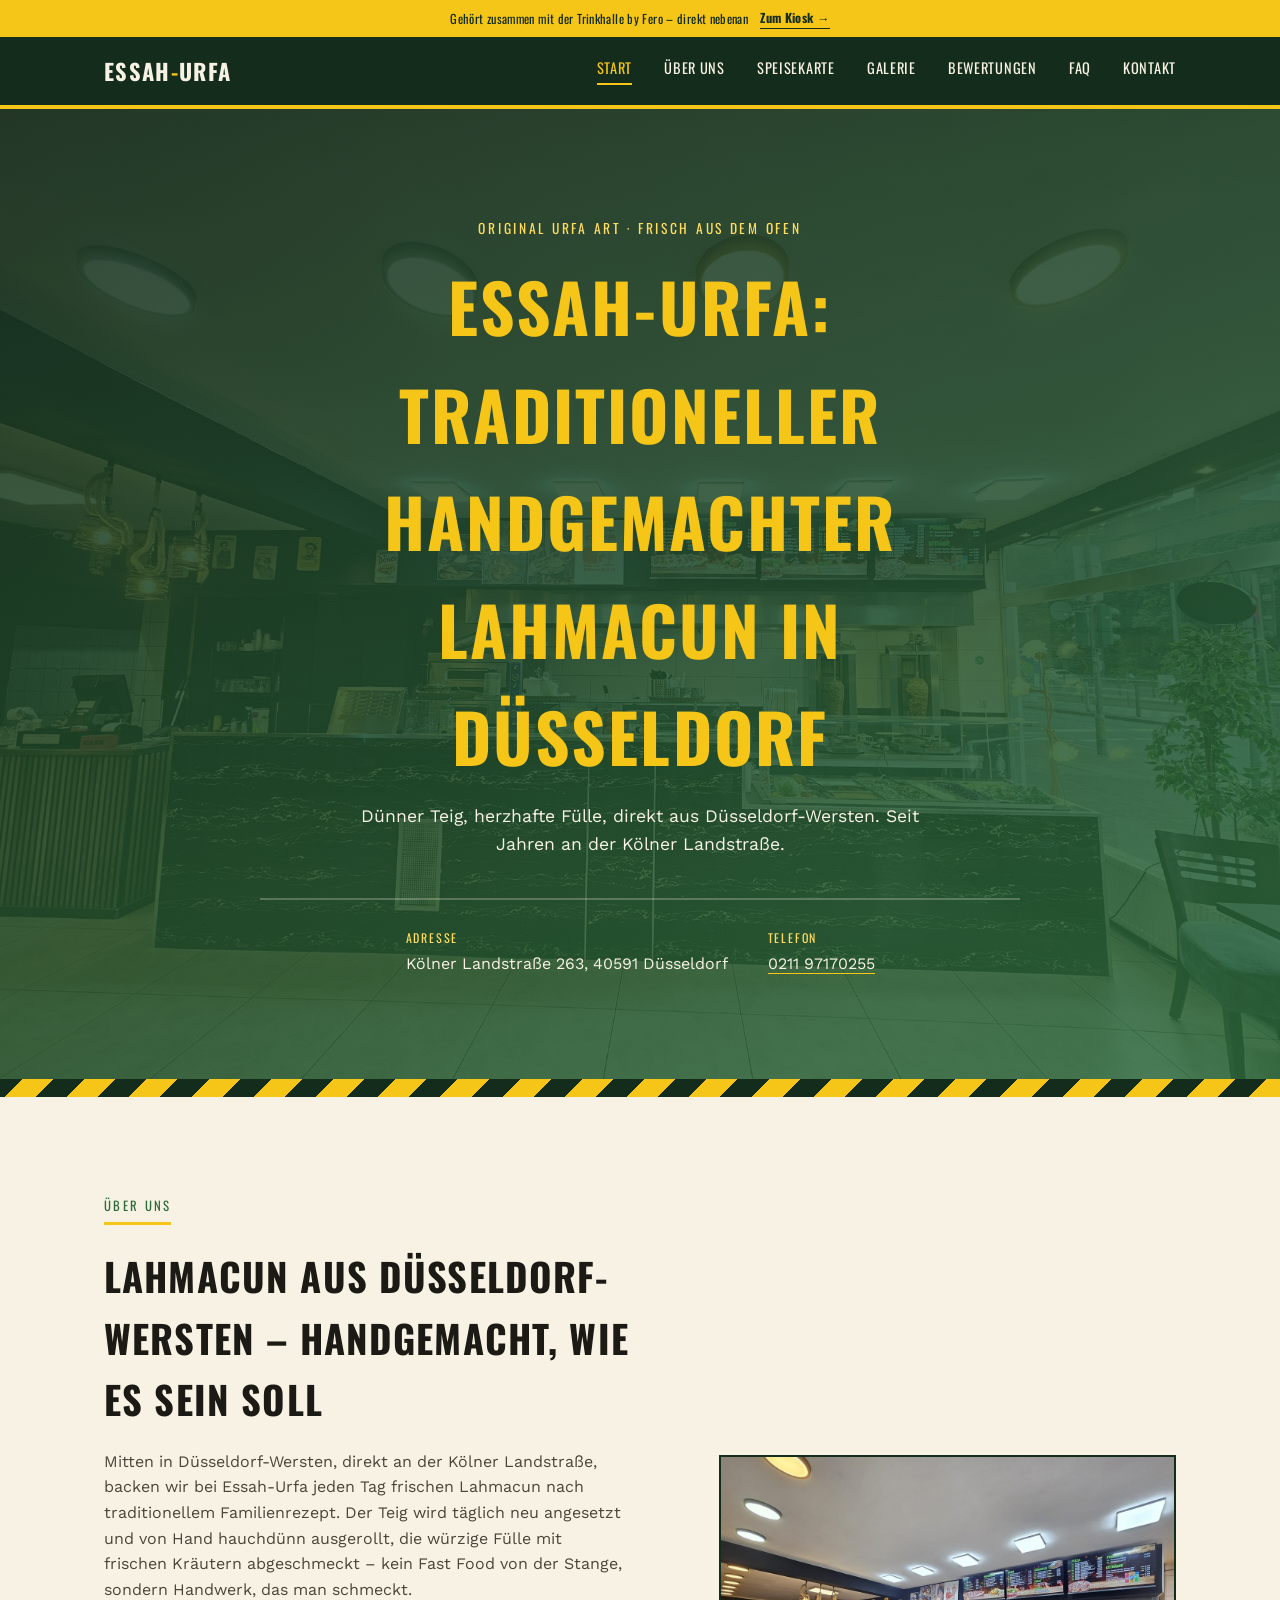
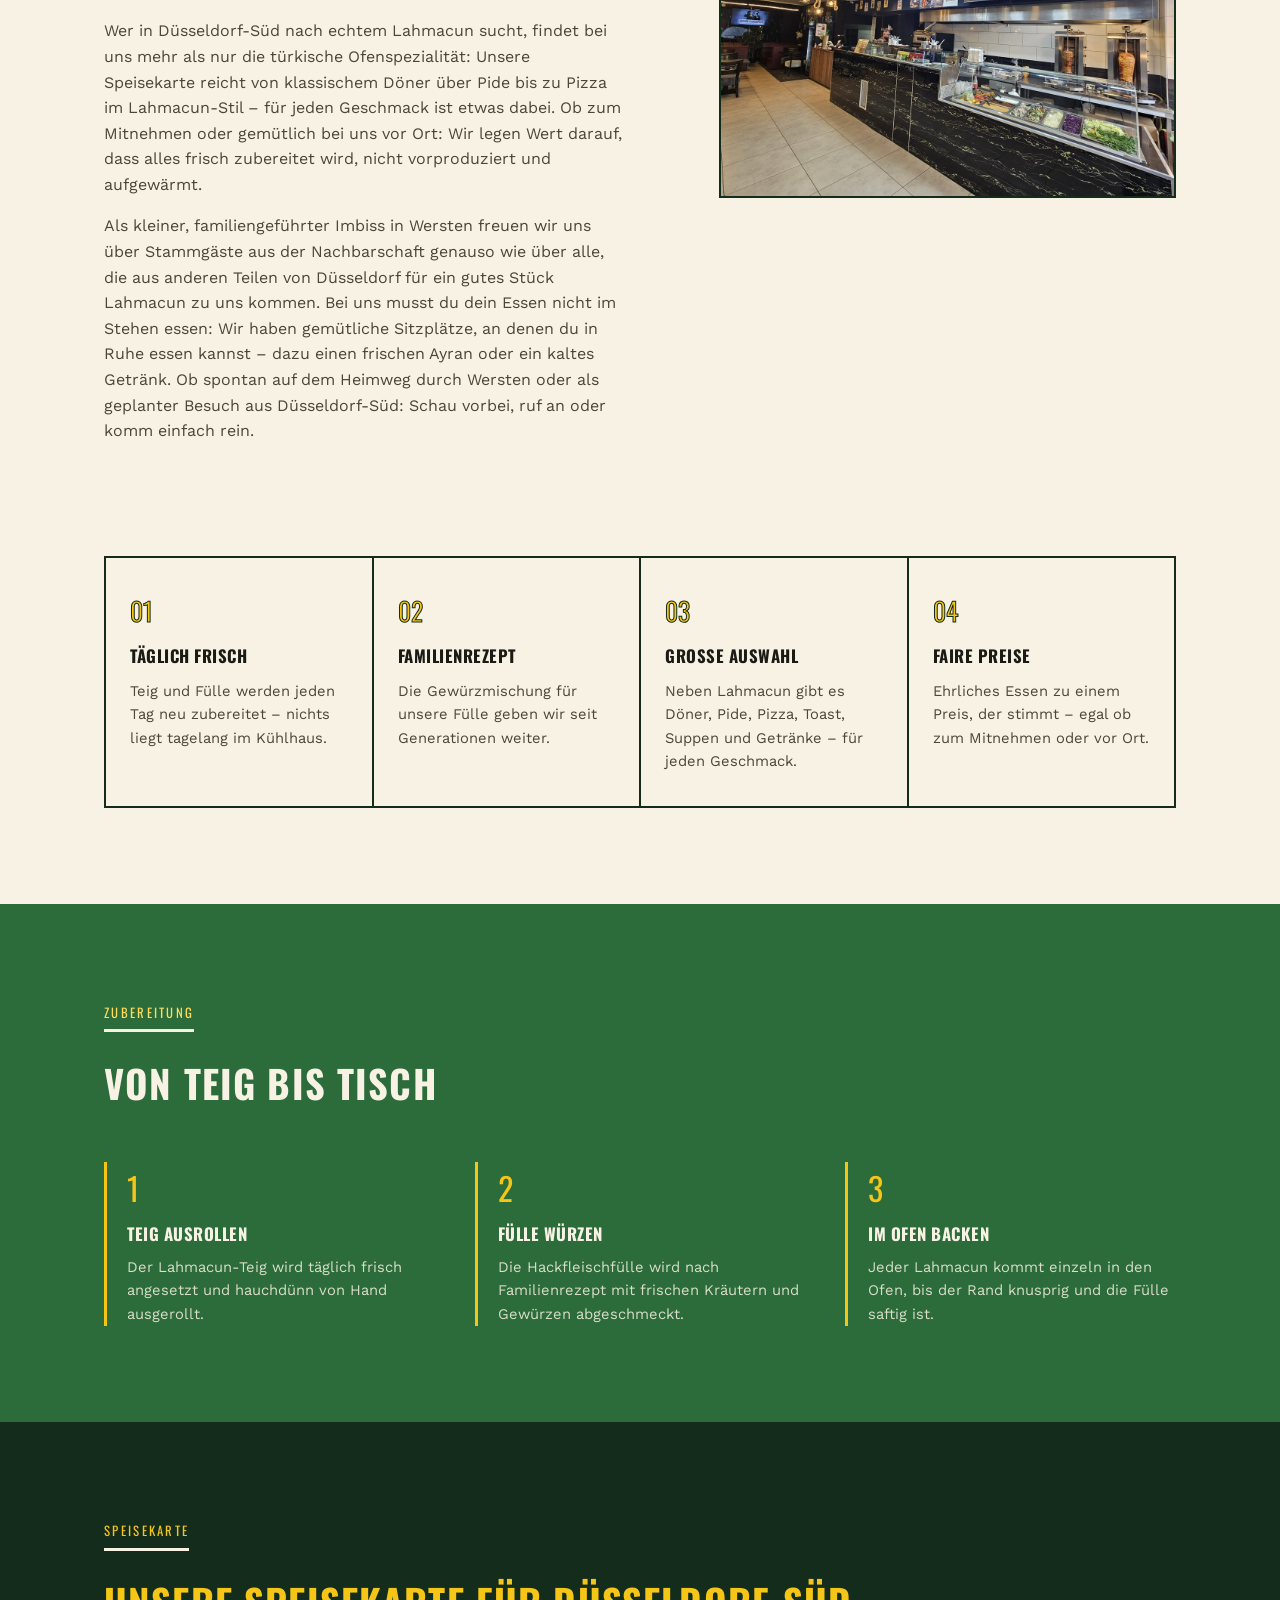
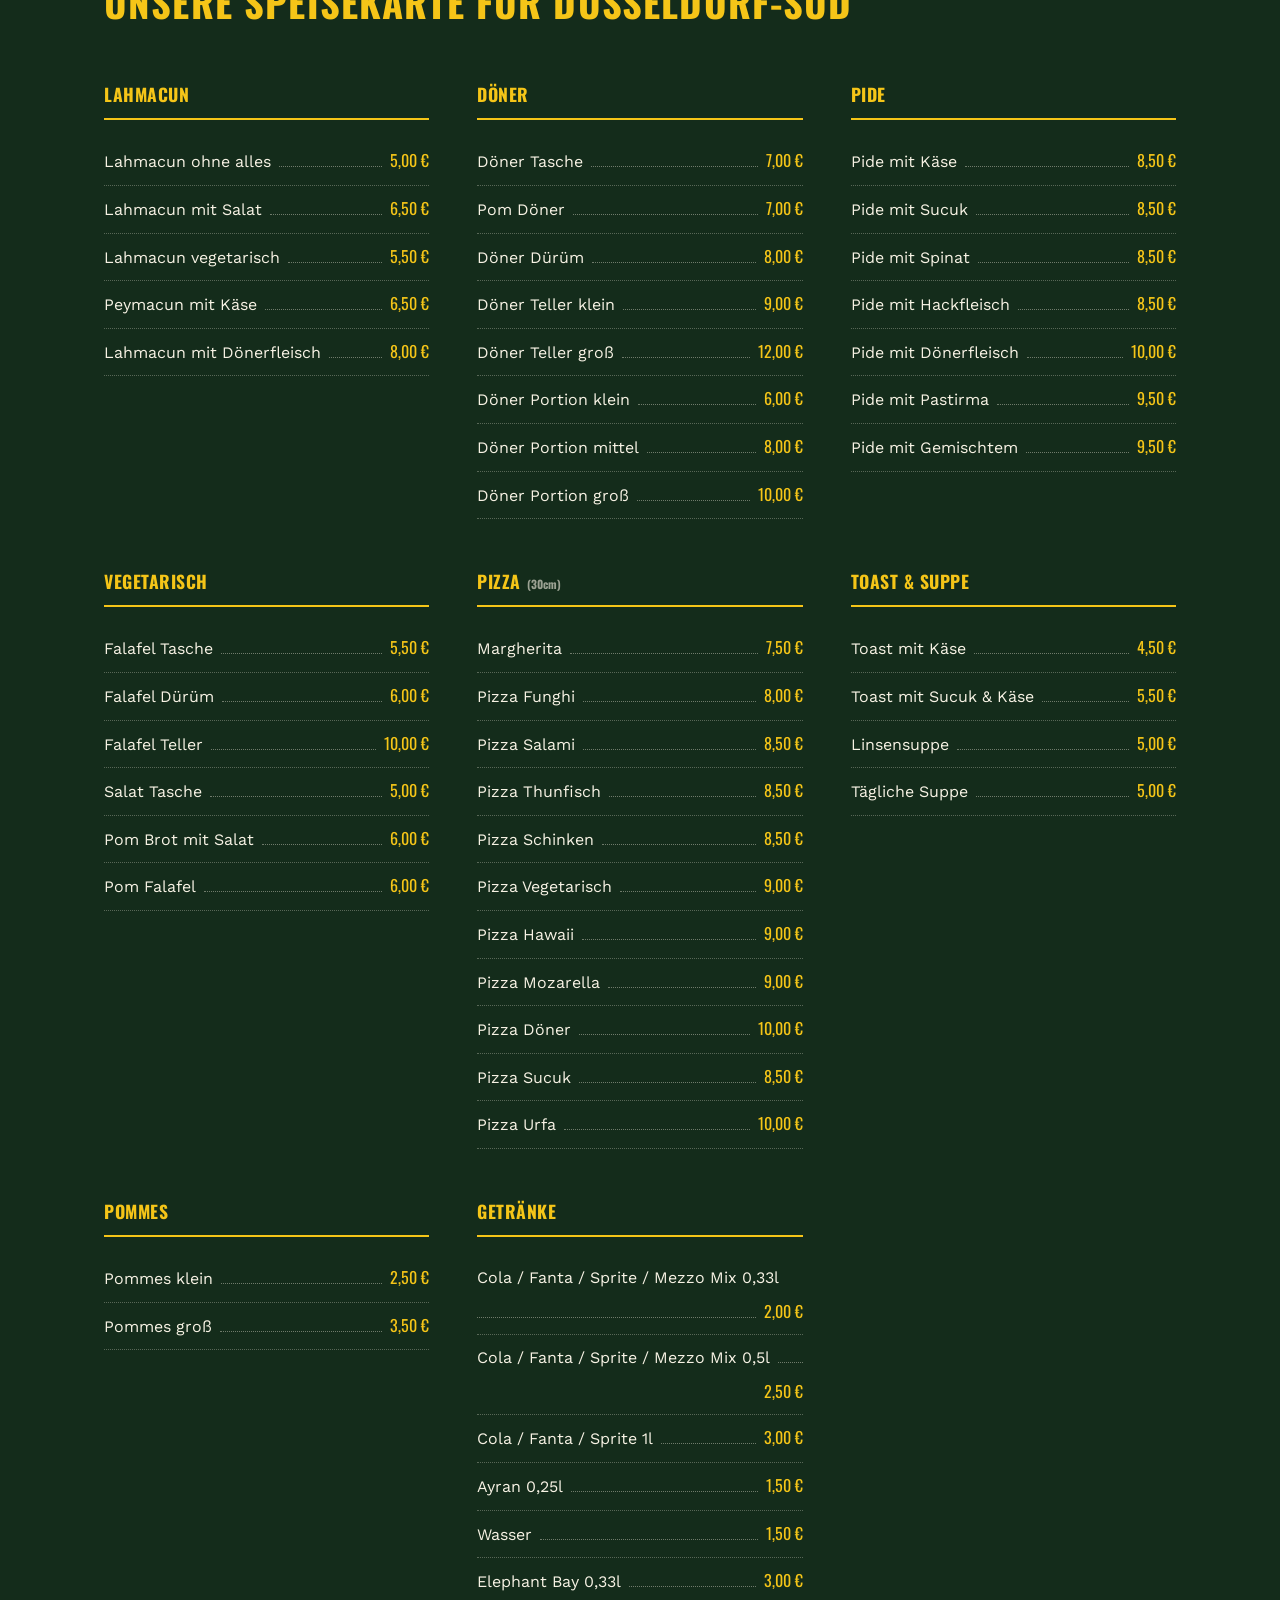
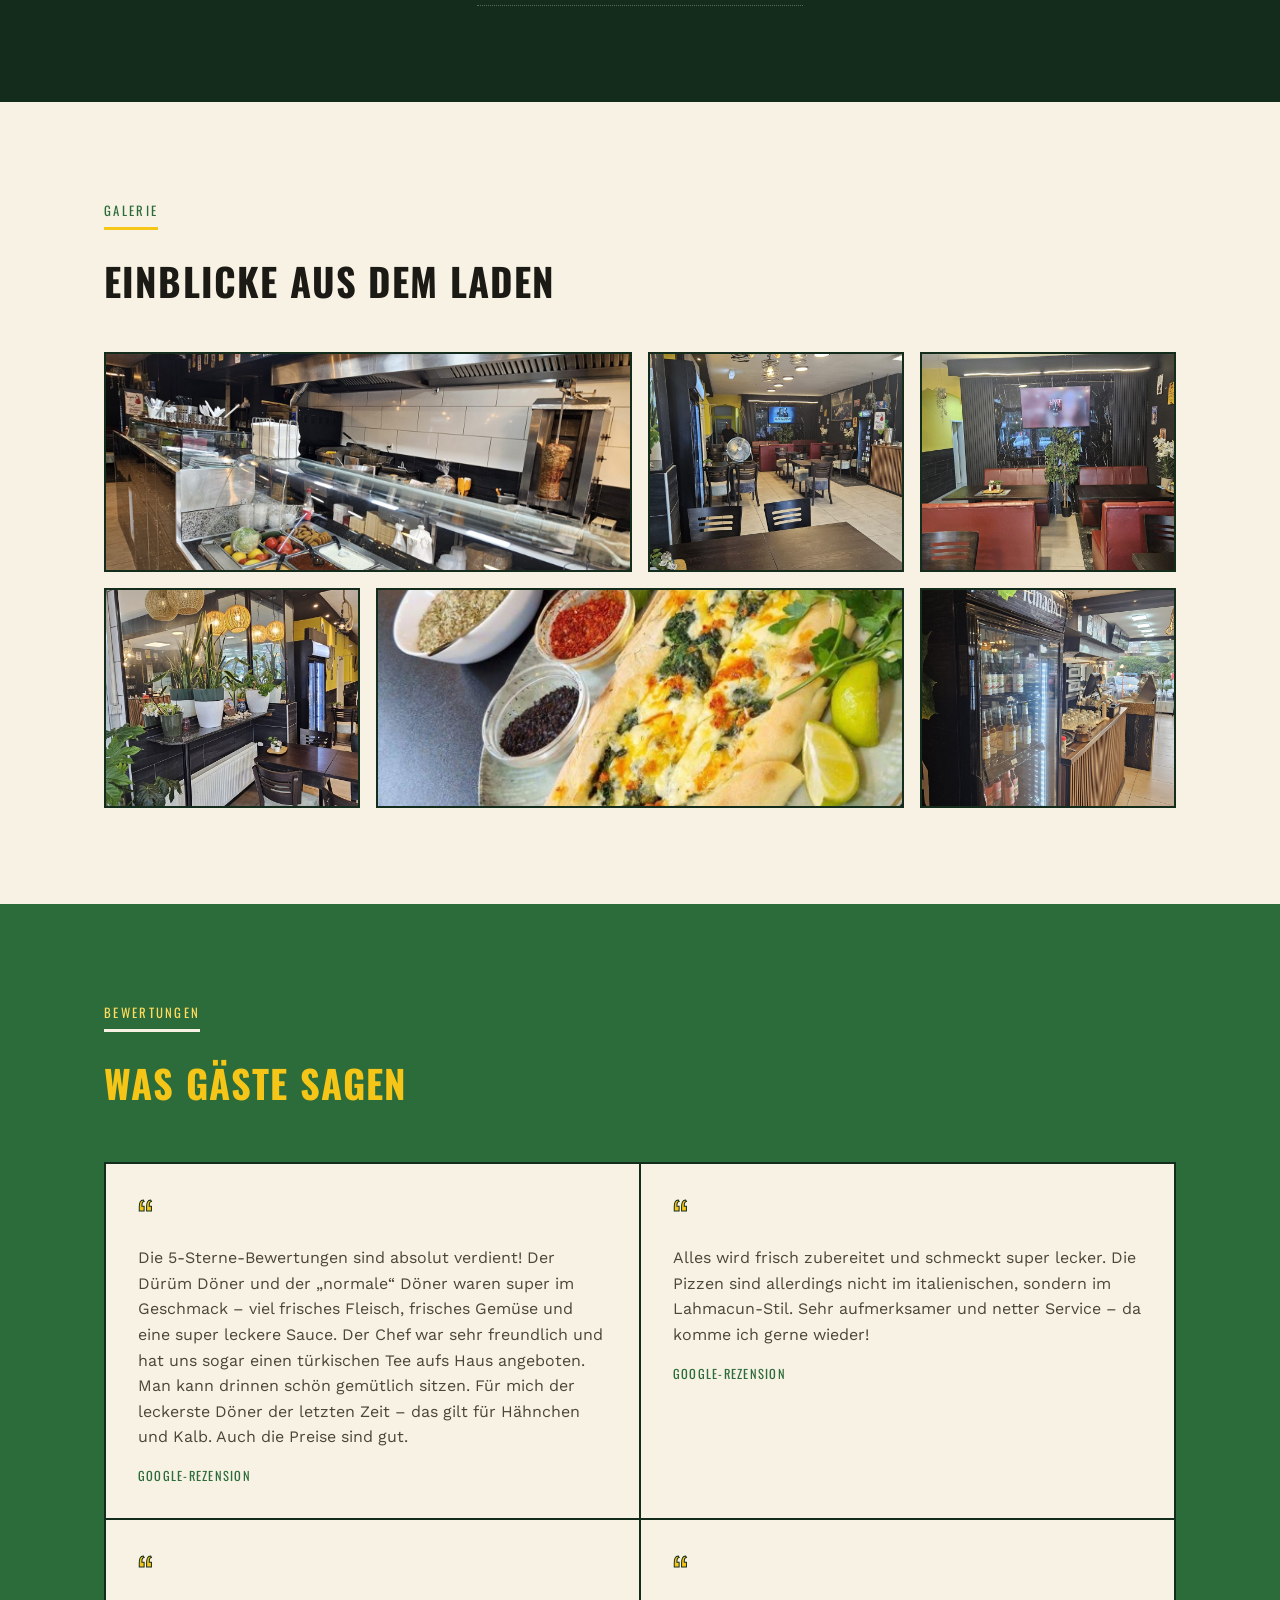
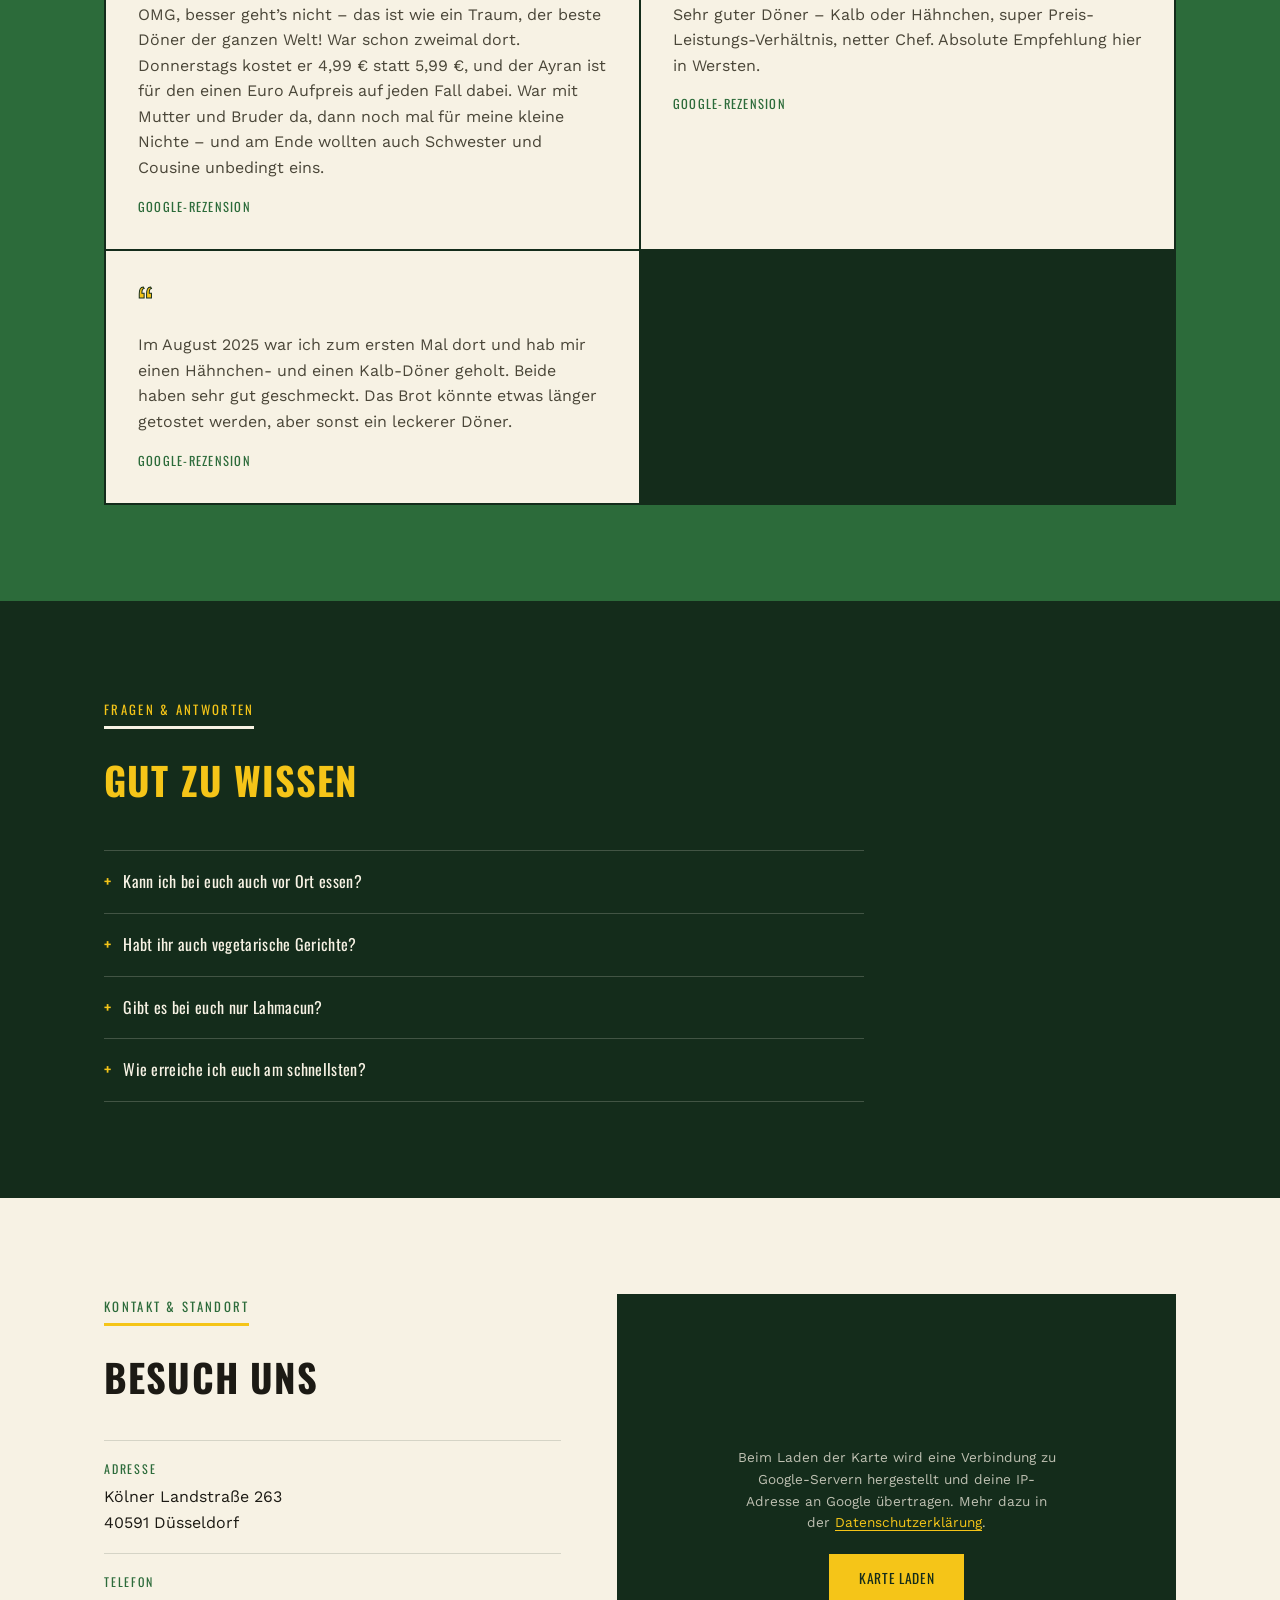
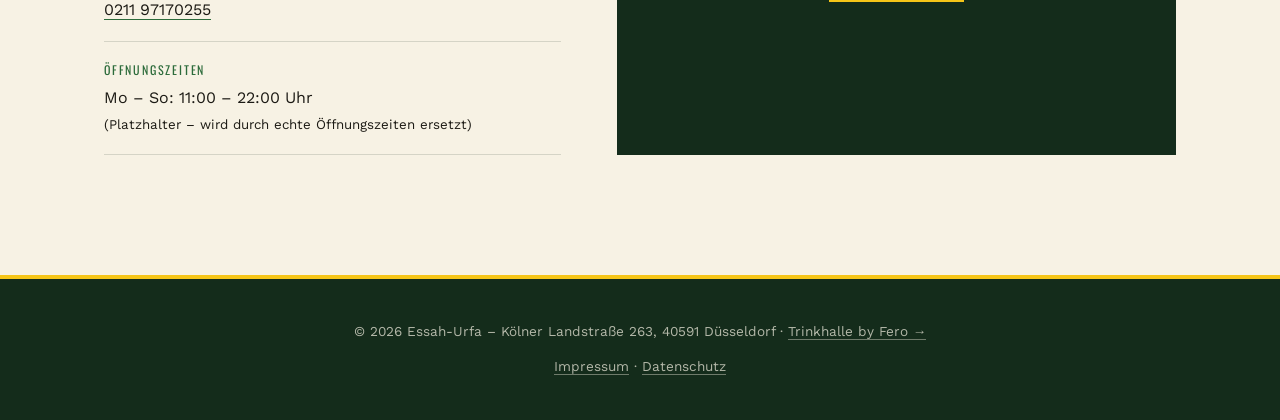
==== index.html @ c972b02d "Add verified geo-coordinates to JSON-LD" ====
<!DOCTYPE html>
<html lang="de">
<head>
<meta charset="UTF-8">
<meta name="viewport" content="width=device-width, initial-scale=1.0">
<title>Bester Lahmacun in D&uuml;sseldorf | Original Urfa Art | Essah-Urfa</title>
<meta name="description" content="Hunger auf echten Lahmacun in D&uuml;sseldorf? Essah-Urfa backt handgemachten Lahmacun nach Familienrezept, frisch aus dem Ofen &ndash; in D&uuml;sseldorf-Wersten, K&ouml;lner Landstra&szlig;e 263.">
<meta name="google-site-verification" content="DgEEw7iNzkJwMD2DHUj1GJ-_hLQJwN2ZrJ9JctJrmMQ">
<link rel="canonical" href="https://essah-urfa.de/">

<meta property="og:type" content="website">
<meta property="og:site_name" content="Essah-Urfa Lahmacun">
<meta property="og:title" content="Bester Lahmacun in D&uuml;sseldorf | Essah-Urfa">
<meta property="og:description" content="Handgemachter Lahmacun nach Familienrezept, frisch aus dem Ofen &ndash; in D&uuml;sseldorf-Wersten, K&ouml;lner Landstra&szlig;e 263.">
<meta property="og:url" content="https://essah-urfa.de/">
<meta property="og:image" content="https://essah-urfa.de/images/web/hero.jpg">
<meta property="og:locale" content="de_DE">
<meta name="twitter:card" content="summary_large_image">

<script type="application/ld+json">
{
  "@context": "https://schema.org",
  "@type": "FastFoodRestaurant",
  "name": "Essah-Urfa Lahmacun",
  "image": "https://essah-urfa.de/images/web/hero.jpg",
  "telephone": "+49 211 97170255",
  "servesCuisine": ["Türkisch", "Lahmacun", "Döner", "Pizza"],
  "priceRange": "€€",
  "areaServed": ["Düsseldorf", "Düsseldorf-Wersten", "Düsseldorf-Süd"],
  "address": {
    "@type": "PostalAddress",
    "streetAddress": "Kölner Landstraße 263",
    "postalCode": "40591",
    "addressLocality": "Düsseldorf",
    "addressCountry": "DE"
  },
  "geo": {
    "@type": "GeoCoordinates",
    "latitude": 51.184088,
    "longitude": 6.820766
  },
  "url": "https://essah-urfa.de/"
}
</script>

<link rel="stylesheet" href="css/style.css">
</head>
<body>

<div class="top-banner">
  <div class="section-inner top-banner-inner">
    <span>Geh&ouml;rt zusammen mit der Trinkhalle by Fero &ndash; direkt nebenan</span>
    <a href="kiosk.html">Zum Kiosk &rarr;</a>
  </div>
</div>

<header class="site-header" id="top">
  <div class="header-inner">
    <a href="#top" class="logo">ESSAH<span>-</span>URFA</a>
    <button class="nav-toggle" id="navToggle" aria-label="Men&uuml; &ouml;ffnen" aria-expanded="false">
      <span></span><span></span><span></span>
    </button>
    <nav class="main-nav" id="mainNav">
      <a href="#start">Start</a>
      <a href="#ueber-uns">&Uuml;ber uns</a>
      <a href="#speisekarte">Speisekarte</a>
      <a href="#galerie">Galerie</a>
      <a href="#bewertungen">Bewertungen</a>
      <a href="#faq">FAQ</a>
      <a href="#kontakt">Kontakt</a>
    </nav>
  </div>
</header>

<main>

  <section class="hero" id="start" style="background-image: linear-gradient(160deg, rgba(20,44,27,0.88), rgba(44,107,58,0.82)), url('images/web/hero.jpg');">
    <div class="hero-content">
      <p class="hero-eyebrow">Original Urfa Art &middot; frisch aus dem Ofen</p>
      <h1>Essah-Urfa: Traditioneller handgemachter Lahmacun in D&uuml;sseldorf</h1>
      <p class="hero-text">D&uuml;nner Teig, herzhafte F&uuml;lle, direkt aus D&uuml;sseldorf-Wersten. Seit Jahren an der K&ouml;lner Landstra&szlig;e.</p>
      <div class="hero-facts">
        <div class="hero-fact">
          <span class="fact-label">Adresse</span>
          <span class="fact-value">K&ouml;lner Landstra&szlig;e 263, 40591 D&uuml;sseldorf</span>
        </div>
        <div class="hero-fact">
          <span class="fact-label">Telefon</span>
          <span class="fact-value"><a href="tel:+4921197170255">0211 97170255</a></span>
        </div>
      </div>
    </div>
    <div class="hero-stripe" aria-hidden="true"></div>
  </section>

  <section class="about" id="ueber-uns">
    <div class="section-inner about-grid">
      <div class="about-text">
        <span class="section-kicker">&Uuml;ber uns</span>
        <h2>Lahmacun aus D&uuml;sseldorf-Wersten &ndash; handgemacht, wie es sein soll</h2>
        <p>Mitten in D&uuml;sseldorf-Wersten, direkt an der K&ouml;lner Landstra&szlig;e, backen wir bei Essah-Urfa jeden Tag frischen Lahmacun nach traditionellem Familienrezept. Der Teig wird t&auml;glich neu angesetzt und von Hand hauchd&uuml;nn ausgerollt, die w&uuml;rzige F&uuml;lle mit frischen Kr&auml;utern abgeschmeckt &ndash; kein Fast Food von der Stange, sondern Handwerk, das man schmeckt.</p>
        <p>Wer in D&uuml;sseldorf-S&uuml;d nach echtem Lahmacun sucht, findet bei uns mehr als nur die t&uuml;rkische Ofenspezialit&auml;t: Unsere Speisekarte reicht von klassischem D&ouml;ner &uuml;ber Pide bis zu Pizza im Lahmacun-Stil &ndash; f&uuml;r jeden Geschmack ist etwas dabei. Ob zum Mitnehmen oder gem&uuml;tlich bei uns vor Ort: Wir legen Wert darauf, dass alles frisch zubereitet wird, nicht vorproduziert und aufgew&auml;rmt.</p>
        <p>Als kleiner, familiengef&uuml;hrter Imbiss in Wersten freuen wir uns &uuml;ber Stammg&auml;ste aus der Nachbarschaft genauso wie &uuml;ber alle, die aus anderen Teilen von D&uuml;sseldorf f&uuml;r ein gutes St&uuml;ck Lahmacun zu uns kommen. Bei uns musst du dein Essen nicht im Stehen essen: Wir haben gem&uuml;tliche Sitzpl&auml;tze, an denen du in Ruhe essen kannst &ndash; dazu einen frischen Ayran oder ein kaltes Getr&auml;nk. Ob spontan auf dem Heimweg durch Wersten oder als geplanter Besuch aus D&uuml;sseldorf-S&uuml;d: Schau vorbei, ruf an oder komm einfach rein.</p>
      </div>
      <div class="about-media">
        <img src="images/web/about.jpg" alt="Theke bei Essah-Urfa mit frischen Zutaten und Drehspie&szlig;" loading="lazy" width="1200" height="900">
      </div>
    </div>
  </section>

  <section class="usp">
    <div class="section-inner">
      <div class="usp-grid">
        <div class="usp-card">
          <span class="usp-number">01</span>
          <h3>T&auml;glich frisch</h3>
          <p>Teig und F&uuml;lle werden jeden Tag neu zubereitet &ndash; nichts liegt tagelang im K&uuml;hlhaus.</p>
        </div>
        <div class="usp-card">
          <span class="usp-number">02</span>
          <h3>Familienrezept</h3>
          <p>Die Gew&uuml;rzmischung f&uuml;r unsere F&uuml;lle geben wir seit Generationen weiter.</p>
        </div>
        <div class="usp-card">
          <span class="usp-number">03</span>
          <h3>Gro&szlig;e Auswahl</h3>
          <p>Neben Lahmacun gibt es D&ouml;ner, Pide, Pizza, Toast, Suppen und Getr&auml;nke &ndash; f&uuml;r jeden Geschmack.</p>
        </div>
        <div class="usp-card">
          <span class="usp-number">04</span>
          <h3>Faire Preise</h3>
          <p>Ehrliches Essen zu einem Preis, der stimmt &ndash; egal ob zum Mitnehmen oder vor Ort.</p>
        </div>
      </div>
    </div>
  </section>

  <section class="process" id="zubereitung">
    <div class="section-inner">
      <span class="section-kicker">Zubereitung</span>
      <h2>Von Teig bis Tisch</h2>
      <div class="process-grid">
        <div class="process-step">
          <span class="process-step-number">1</span>
          <h3>Teig ausrollen</h3>
          <p>Der Lahmacun-Teig wird t&auml;glich frisch angesetzt und hauchd&uuml;nn von Hand ausgerollt.</p>
        </div>
        <div class="process-step">
          <span class="process-step-number">2</span>
          <h3>F&uuml;lle w&uuml;rzen</h3>
          <p>Die Hackfleischf&uuml;lle wird nach Familienrezept mit frischen Kr&auml;utern und Gew&uuml;rzen abgeschmeckt.</p>
        </div>
        <div class="process-step">
          <span class="process-step-number">3</span>
          <h3>Im Ofen backen</h3>
          <p>Jeder Lahmacun kommt einzeln in den Ofen, bis der Rand knusprig und die F&uuml;lle saftig ist.</p>
        </div>
      </div>
    </div>
  </section>

  <section class="menu" id="speisekarte">
    <div class="section-inner">
      <span class="section-kicker section-kicker--light">Speisekarte</span>
      <h2 class="menu-heading">Unsere Speisekarte f&uuml;r D&uuml;sseldorf-S&uuml;d</h2>

      <div class="menu-grid">
        <div class="menu-group">
          <h3>Lahmacun</h3>
          <ul class="menu-list">
            <li><span class="menu-item-name">Lahmacun ohne alles</span><span class="menu-item-line"></span><span class="menu-item-price">5,00 &euro;</span></li>
            <li><span class="menu-item-name">Lahmacun mit Salat</span><span class="menu-item-line"></span><span class="menu-item-price">6,50 &euro;</span></li>
            <li><span class="menu-item-name">Lahmacun vegetarisch</span><span class="menu-item-line"></span><span class="menu-item-price">5,50 &euro;</span></li>
            <li><span class="menu-item-name">Peymacun mit K&auml;se</span><span class="menu-item-line"></span><span class="menu-item-price">6,50 &euro;</span></li>
            <li><span class="menu-item-name">Lahmacun mit D&ouml;nerfleisch</span><span class="menu-item-line"></span><span class="menu-item-price">8,00 &euro;</span></li>
          </ul>
        </div>

        <div class="menu-group">
          <h3>D&ouml;ner</h3>
          <ul class="menu-list">
            <li><span class="menu-item-name">D&ouml;ner Tasche</span><span class="menu-item-line"></span><span class="menu-item-price">7,00 &euro;</span></li>
            <li><span class="menu-item-name">Pom D&ouml;ner</span><span class="menu-item-line"></span><span class="menu-item-price">7,00 &euro;</span></li>
            <li><span class="menu-item-name">D&ouml;ner D&uuml;r&uuml;m</span><span class="menu-item-line"></span><span class="menu-item-price">8,00 &euro;</span></li>
            <li><span class="menu-item-name">D&ouml;ner Teller klein</span><span class="menu-item-line"></span><span class="menu-item-price">9,00 &euro;</span></li>
            <li><span class="menu-item-name">D&ouml;ner Teller gro&szlig;</span><span class="menu-item-line"></span><span class="menu-item-price">12,00 &euro;</span></li>
            <li><span class="menu-item-name">D&ouml;ner Portion klein</span><span class="menu-item-line"></span><span class="menu-item-price">6,00 &euro;</span></li>
            <li><span class="menu-item-name">D&ouml;ner Portion mittel</span><span class="menu-item-line"></span><span class="menu-item-price">8,00 &euro;</span></li>
            <li><span class="menu-item-name">D&ouml;ner Portion gro&szlig;</span><span class="menu-item-line"></span><span class="menu-item-price">10,00 &euro;</span></li>
          </ul>
        </div>

        <div class="menu-group">
          <h3>Pide</h3>
          <ul class="menu-list">
            <li><span class="menu-item-name">Pide mit K&auml;se</span><span class="menu-item-line"></span><span class="menu-item-price">8,50 &euro;</span></li>
            <li><span class="menu-item-name">Pide mit Sucuk</span><span class="menu-item-line"></span><span class="menu-item-price">8,50 &euro;</span></li>
            <li><span class="menu-item-name">Pide mit Spinat</span><span class="menu-item-line"></span><span class="menu-item-price">8,50 &euro;</span></li>
            <li><span class="menu-item-name">Pide mit Hackfleisch</span><span class="menu-item-line"></span><span class="menu-item-price">8,50 &euro;</span></li>
            <li><span class="menu-item-name">Pide mit D&ouml;nerfleisch</span><span class="menu-item-line"></span><span class="menu-item-price">10,00 &euro;</span></li>
            <li><span class="menu-item-name">Pide mit Pastirma</span><span class="menu-item-line"></span><span class="menu-item-price">9,50 &euro;</span></li>
            <li><span class="menu-item-name">Pide mit Gemischtem</span><span class="menu-item-line"></span><span class="menu-item-price">9,50 &euro;</span></li>
          </ul>
        </div>

        <div class="menu-group">
          <h3>Vegetarisch</h3>
          <ul class="menu-list">
            <li><span class="menu-item-name">Falafel Tasche</span><span class="menu-item-line"></span><span class="menu-item-price">5,50 &euro;</span></li>
            <li><span class="menu-item-name">Falafel D&uuml;r&uuml;m</span><span class="menu-item-line"></span><span class="menu-item-price">6,00 &euro;</span></li>
            <li><span class="menu-item-name">Falafel Teller</span><span class="menu-item-line"></span><span class="menu-item-price">10,00 &euro;</span></li>
            <li><span class="menu-item-name">Salat Tasche</span><span class="menu-item-line"></span><span class="menu-item-price">5,00 &euro;</span></li>
            <li><span class="menu-item-name">Pom Brot mit Salat</span><span class="menu-item-line"></span><span class="menu-item-price">6,00 &euro;</span></li>
            <li><span class="menu-item-name">Pom Falafel</span><span class="menu-item-line"></span><span class="menu-item-price">6,00 &euro;</span></li>
          </ul>
        </div>

        <div class="menu-group">
          <h3>Pizza <small>(30cm)</small></h3>
          <ul class="menu-list">
            <li><span class="menu-item-name">Margherita</span><span class="menu-item-line"></span><span class="menu-item-price">7,50 &euro;</span></li>
            <li><span class="menu-item-name">Pizza Funghi</span><span class="menu-item-line"></span><span class="menu-item-price">8,00 &euro;</span></li>
            <li><span class="menu-item-name">Pizza Salami</span><span class="menu-item-line"></span><span class="menu-item-price">8,50 &euro;</span></li>
            <li><span class="menu-item-name">Pizza Thunfisch</span><span class="menu-item-line"></span><span class="menu-item-price">8,50 &euro;</span></li>
            <li><span class="menu-item-name">Pizza Schinken</span><span class="menu-item-line"></span><span class="menu-item-price">8,50 &euro;</span></li>
            <li><span class="menu-item-name">Pizza Vegetarisch</span><span class="menu-item-line"></span><span class="menu-item-price">9,00 &euro;</span></li>
            <li><span class="menu-item-name">Pizza Hawaii</span><span class="menu-item-line"></span><span class="menu-item-price">9,00 &euro;</span></li>
            <li><span class="menu-item-name">Pizza Mozarella</span><span class="menu-item-line"></span><span class="menu-item-price">9,00 &euro;</span></li>
            <li><span class="menu-item-name">Pizza D&ouml;ner</span><span class="menu-item-line"></span><span class="menu-item-price">10,00 &euro;</span></li>
            <li><span class="menu-item-name">Pizza Sucuk</span><span class="menu-item-line"></span><span class="menu-item-price">8,50 &euro;</span></li>
            <li><span class="menu-item-name">Pizza Urfa</span><span class="menu-item-line"></span><span class="menu-item-price">10,00 &euro;</span></li>
          </ul>
        </div>

        <div class="menu-group">
          <h3>Toast &amp; Suppe</h3>
          <ul class="menu-list">
            <li><span class="menu-item-name">Toast mit K&auml;se</span><span class="menu-item-line"></span><span class="menu-item-price">4,50 &euro;</span></li>
            <li><span class="menu-item-name">Toast mit Sucuk &amp; K&auml;se</span><span class="menu-item-line"></span><span class="menu-item-price">5,50 &euro;</span></li>
            <li><span class="menu-item-name">Linsensuppe</span><span class="menu-item-line"></span><span class="menu-item-price">5,00 &euro;</span></li>
            <li><span class="menu-item-name">T&auml;gliche Suppe</span><span class="menu-item-line"></span><span class="menu-item-price">5,00 &euro;</span></li>
          </ul>
        </div>

        <div class="menu-group">
          <h3>Pommes</h3>
          <ul class="menu-list">
            <li><span class="menu-item-name">Pommes klein</span><span class="menu-item-line"></span><span class="menu-item-price">2,50 &euro;</span></li>
            <li><span class="menu-item-name">Pommes gro&szlig;</span><span class="menu-item-line"></span><span class="menu-item-price">3,50 &euro;</span></li>
          </ul>
        </div>

        <div class="menu-group">
          <h3>Getr&auml;nke</h3>
          <ul class="menu-list">
            <li><span class="menu-item-name">Cola / Fanta / Sprite / Mezzo Mix 0,33l</span><span class="menu-item-line"></span><span class="menu-item-price">2,00 &euro;</span></li>
            <li><span class="menu-item-name">Cola / Fanta / Sprite / Mezzo Mix 0,5l</span><span class="menu-item-line"></span><span class="menu-item-price">2,50 &euro;</span></li>
            <li><span class="menu-item-name">Cola / Fanta / Sprite 1l</span><span class="menu-item-line"></span><span class="menu-item-price">3,00 &euro;</span></li>
            <li><span class="menu-item-name">Ayran 0,25l</span><span class="menu-item-line"></span><span class="menu-item-price">1,50 &euro;</span></li>
            <li><span class="menu-item-name">Wasser</span><span class="menu-item-line"></span><span class="menu-item-price">1,50 &euro;</span></li>
            <li><span class="menu-item-name">Elephant Bay 0,33l</span><span class="menu-item-line"></span><span class="menu-item-price">3,00 &euro;</span></li>
          </ul>
        </div>
      </div>
    </div>
  </section>

  <section class="gallery" id="galerie">
    <div class="section-inner">
      <span class="section-kicker">Galerie</span>
      <h2>Einblicke aus dem Laden</h2>
      <div class="gallery-grid">
        <div class="gallery-item gallery-item--wide">
          <img src="images/web/gallery-1.jpg" alt="Frische Salate und Zutaten an der Theke, D&ouml;nerspie&szlig; im Hintergrund" loading="lazy">
        </div>
        <div class="gallery-item">
          <img src="images/web/gallery-2.jpg" alt="Sitzbereich bei Essah-Urfa" loading="lazy">
        </div>
        <div class="gallery-item">
          <img src="images/web/gallery-3.jpg" alt="Gem&uuml;tliche Sitzecke mit Ledersitzen" loading="lazy">
        </div>
        <div class="gallery-item">
          <img src="images/web/gallery-4.jpg" alt="Sitzpl&auml;tze am Fenster" loading="lazy">
        </div>
        <div class="gallery-item gallery-item--wide">
          <img src="images/web/gallery-5.jpg" alt="Frisch gebackene Pide mit Gew&uuml;rzen und Limette" loading="lazy">
        </div>
        <div class="gallery-item">
          <img src="images/web/gallery-6.jpg" alt="Getr&auml;nkek&uuml;hlschrank mit alkoholfreien Cocktails und Limonaden" loading="lazy">
        </div>
      </div>
    </div>
  </section>

  <section class="reviews" id="bewertungen">
    <div class="section-inner">
      <span class="section-kicker">Bewertungen</span>
      <h2>Was G&auml;ste sagen</h2>
      <div class="reviews-grid">
        <blockquote class="review-card">
          <p>Die 5-Sterne-Bewertungen sind absolut verdient! Der D&uuml;r&uuml;m D&ouml;ner und der &bdquo;normale&ldquo; D&ouml;ner waren super im Geschmack &ndash; viel frisches Fleisch, frisches Gem&uuml;se und eine super leckere Sauce. Der Chef war sehr freundlich und hat uns sogar einen t&uuml;rkischen Tee aufs Haus angeboten. Man kann drinnen sch&ouml;n gem&uuml;tlich sitzen. F&uuml;r mich der leckerste D&ouml;ner der letzten Zeit &ndash; das gilt f&uuml;r H&auml;hnchen und Kalb. Auch die Preise sind gut.</p>
          <footer>Google-Rezension</footer>
        </blockquote>
        <blockquote class="review-card">
          <p>Alles wird frisch zubereitet und schmeckt super lecker. Die Pizzen sind allerdings nicht im italienischen, sondern im Lahmacun-Stil. Sehr aufmerksamer und netter Service &ndash; da komme ich gerne wieder!</p>
          <footer>Google-Rezension</footer>
        </blockquote>
        <blockquote class="review-card">
          <p>OMG, besser geht&rsquo;s nicht &ndash; das ist wie ein Traum, der beste D&ouml;ner der ganzen Welt! War schon zweimal dort. Donnerstags kostet er 4,99&nbsp;&euro; statt 5,99&nbsp;&euro;, und der Ayran ist f&uuml;r den einen Euro Aufpreis auf jeden Fall dabei. War mit Mutter und Bruder da, dann noch mal f&uuml;r meine kleine Nichte &ndash; und am Ende wollten auch Schwester und Cousine unbedingt eins.</p>
          <footer>Google-Rezension</footer>
        </blockquote>
        <blockquote class="review-card">
          <p>Sehr guter D&ouml;ner &ndash; Kalb oder H&auml;hnchen, super Preis-Leistungs-Verh&auml;ltnis, netter Chef. Absolute Empfehlung hier in Wersten.</p>
          <footer>Google-Rezension</footer>
        </blockquote>
        <blockquote class="review-card">
          <p>Im August 2025 war ich zum ersten Mal dort und hab mir einen H&auml;hnchen- und einen Kalb-D&ouml;ner geholt. Beide haben sehr gut geschmeckt. Das Brot k&ouml;nnte etwas l&auml;nger getostet werden, aber sonst ein leckerer D&ouml;ner.</p>
          <footer>Google-Rezension</footer>
        </blockquote>
      </div>
    </div>
  </section>

  <section class="faq" id="faq">
    <div class="section-inner">
      <span class="section-kicker">Fragen &amp; Antworten</span>
      <h2>Gut zu wissen</h2>
      <div class="faq-list">
        <details class="faq-item">
          <summary>Kann ich bei euch auch vor Ort essen?</summary>
          <p>Ja, wir haben gem&uuml;tliche Sitzpl&auml;tze &ndash; auch direkt am Fenster mit Blick zur Stra&szlig;e.</p>
        </details>
        <details class="faq-item">
          <summary>Habt ihr auch vegetarische Gerichte?</summary>
          <p>Klar. Zum Beispiel Falafel Tasche, Falafel D&uuml;r&uuml;m, Falafel Teller oder Lahmacun vegetarisch.</p>
        </details>
        <details class="faq-item">
          <summary>Gibt es bei euch nur Lahmacun?</summary>
          <p>Nein. Neben Lahmacun findest du bei uns D&ouml;ner, Pide, Pizza, Toast, Suppen, Pommes und Getr&auml;nke.</p>
        </details>
        <details class="faq-item">
          <summary>Wie erreiche ich euch am schnellsten?</summary>
          <p>Ruf uns einfach an unter <a href="tel:+4921197170255">0211 97170255</a> oder komm direkt vorbei an der K&ouml;lner Landstra&szlig;e 263 in D&uuml;sseldorf.</p>
        </details>
      </div>
    </div>
  </section>

  <section class="contact" id="kontakt">
    <div class="section-inner contact-grid">
      <div class="contact-info">
        <span class="section-kicker">Kontakt &amp; Standort</span>
        <h2>Besuch uns</h2>
        <dl class="contact-list">
          <div class="contact-row">
            <dt>Adresse</dt>
            <dd>K&ouml;lner Landstra&szlig;e 263<br>40591 D&uuml;sseldorf</dd>
          </div>
          <div class="contact-row">
            <dt>Telefon</dt>
            <dd><a href="tel:+4921197170255">0211 97170255</a></dd>
          </div>
          <div class="contact-row">
            <dt>&Ouml;ffnungszeiten</dt>
            <dd id="openingHours">
              Mo &ndash; So: 11:00 &ndash; 22:00 Uhr<br>
              <small>(Platzhalter &ndash; wird durch echte &Ouml;ffnungszeiten ersetzt)</small>
            </dd>
          </div>
        </dl>
      </div>
      <div class="contact-map">
        <div class="map-placeholder"
          data-map-src="https://www.google.com/maps?q=K%C3%B6lner%20Landstra%C3%9Fe%20263%2C%2040591%20D%C3%BCsseldorf&output=embed"
          data-map-title="Standort Essah-Urfa auf der Karte">
          <p>Beim Laden der Karte wird eine Verbindung zu Google-Servern hergestellt und deine IP-Adresse an Google &uuml;bertragen. Mehr dazu in der <a href="datenschutz.html">Datenschutzerkl&auml;rung</a>.</p>
          <button type="button" class="map-load-btn">Karte laden</button>
        </div>
      </div>
    </div>
  </section>

</main>

<footer class="site-footer">
  <div class="section-inner footer-inner">
    <p>&copy; <span id="year"></span> Essah-Urfa &ndash; K&ouml;lner Landstra&szlig;e 263, 40591 D&uuml;sseldorf &middot; <a href="kiosk.html">Trinkhalle by Fero &rarr;</a></p>
    <p><a href="impressum.html">Impressum</a> &middot; <a href="datenschutz.html">Datenschutz</a></p>
  </div>
</footer>

<script src="js/script.js"></script>
</body>
</html>
---- css/style.css ----
/* ===== Essah-Urfa – Lahmacun ===== */

@font-face {
  font-family: 'Oswald';
  font-style: normal;
  font-weight: 200 700;
  font-display: swap;
  src: url('../fonts/oswald.woff2') format('woff2');
}

@font-face {
  font-family: 'Work Sans';
  font-style: normal;
  font-weight: 100 900;
  font-display: swap;
  src: url('../fonts/work-sans.woff2') format('woff2');
}

:root {
  --green-900: #142c1b;
  --green-700: #2c6b3a;
  --green-600: #357a44;
  --yellow-400: #f5c518;
  --yellow-300: #ffdc5e;
  --cream: #f7f2e4;
  --ink: #1c1a14;
  --ink-soft: #4a4638;
  --border: #142c1b;

  --font-display: 'Oswald', sans-serif;
  --font-body: 'Work Sans', sans-serif;
}

* {
  box-sizing: border-box;
}

html {
  scroll-behavior: smooth;
  overflow-x: hidden;
}

body {
  margin: 0;
  overflow-x: hidden;
  background: var(--cream);
  color: var(--ink);
  font-family: var(--font-body);
  line-height: 1.6;
}

img {
  max-width: 100%;
  display: block;
}

a {
  color: inherit;
  text-decoration: none;
}

h1, h2, h3 {
  font-family: var(--font-display);
  text-transform: uppercase;
  letter-spacing: 0.03em;
  margin: 0 0 0.5em;
}

.section-inner {
  max-width: 1120px;
  margin: 0 auto;
  padding: 0 24px;
}

.section-kicker {
  display: inline-block;
  font-family: var(--font-display);
  font-size: 0.8rem;
  letter-spacing: 0.18em;
  text-transform: uppercase;
  color: var(--green-700);
  border-bottom: 3px solid var(--yellow-400);
  padding-bottom: 6px;
  margin-bottom: 20px;
}

.section-kicker--light {
  color: var(--yellow-400);
  border-bottom-color: var(--cream);
}

/* ===== Top banner (cross-link between the two sites) ===== */

.top-banner {
  background: var(--yellow-400);
  color: var(--green-900);
}

.top-banner-inner {
  display: flex;
  flex-wrap: wrap;
  align-items: center;
  justify-content: center;
  gap: 4px 12px;
  padding: 8px 24px;
  font-family: var(--font-display);
  font-size: 0.78rem;
  letter-spacing: 0.03em;
  text-align: center;
}

.top-banner-inner a {
  font-weight: 700;
  border-bottom: 1px solid var(--green-900);
}

/* ===== Header ===== */

.site-header {
  position: sticky;
  top: 0;
  z-index: 50;
  background: var(--green-900);
  border-bottom: 4px solid var(--yellow-400);
}

.header-inner {
  max-width: 1120px;
  margin: 0 auto;
  padding: 16px 24px;
  display: flex;
  align-items: center;
  justify-content: space-between;
}

.logo {
  font-family: var(--font-display);
  font-size: 1.4rem;
  font-weight: 700;
  letter-spacing: 0.06em;
  color: var(--cream);
}

.logo span {
  color: var(--yellow-400);
}

.main-nav {
  display: flex;
  gap: 32px;
}

.main-nav a {
  font-family: var(--font-display);
  font-size: 0.9rem;
  letter-spacing: 0.05em;
  text-transform: uppercase;
  color: var(--cream);
  padding-bottom: 4px;
  border-bottom: 2px solid transparent;
  transition: border-color 0.15s ease, color 0.15s ease;
}

.main-nav a:hover,
.main-nav a.active {
  color: var(--yellow-400);
  border-bottom-color: var(--yellow-400);
}

.nav-toggle {
  display: none;
  flex-direction: column;
  justify-content: center;
  gap: 5px;
  width: 40px;
  height: 40px;
  background: transparent;
  border: 2px solid var(--yellow-400);
  cursor: pointer;
  padding: 0;
}

.nav-toggle span {
  display: block;
  height: 2px;
  margin: 0 8px;
  background: var(--yellow-400);
}

/* ===== Hero ===== */

.hero {
  position: relative;
  background-color: var(--green-700);
  background-size: cover;
  background-position: center;
  color: var(--cream);
  padding: 96px 24px 120px;
  overflow: hidden;
}

.hero-content {
  max-width: 760px;
  margin: 0 auto;
  position: relative;
  z-index: 2;
  text-align: center;
}

.hero-eyebrow {
  font-family: var(--font-display);
  letter-spacing: 0.2em;
  text-transform: uppercase;
  color: var(--yellow-300);
  font-size: 0.85rem;
  margin-bottom: 12px;
}

.hero h1 {
  font-size: clamp(2.6rem, 6vw, 4.2rem);
  color: var(--yellow-400);
  margin-bottom: 12px;
}

.hero-subname {
  font-family: var(--font-display);
  letter-spacing: 0.1em;
  text-transform: uppercase;
  font-size: 0.85rem;
  color: var(--yellow-300);
  margin: 0 0 20px;
}

.hero-text {
  font-size: 1.1rem;
  max-width: 560px;
  margin: 0 auto 40px;
  color: var(--cream);
}

.hero-facts {
  display: flex;
  justify-content: center;
  gap: 40px;
  flex-wrap: wrap;
  border-top: 2px solid rgba(247, 242, 228, 0.25);
  padding-top: 28px;
}

.hero-fact {
  display: flex;
  flex-direction: column;
  gap: 4px;
  text-align: left;
}

.fact-label {
  font-family: var(--font-display);
  font-size: 0.75rem;
  letter-spacing: 0.15em;
  text-transform: uppercase;
  color: var(--yellow-300);
}

.fact-value a {
  border-bottom: 1px solid var(--yellow-400);
}

.hero-stripe {
  position: absolute;
  left: 0;
  right: 0;
  bottom: 0;
  height: 18px;
  background: repeating-linear-gradient(
    -45deg,
    var(--yellow-400),
    var(--yellow-400) 22px,
    var(--green-900) 22px,
    var(--green-900) 44px
  );
}

/* ===== About ===== */

.about {
  padding: 96px 0;
}

.about-grid {
  display: grid;
  grid-template-columns: 1.1fr 0.9fr;
  gap: 56px;
  align-items: center;
}

.about-text h2 {
  font-size: clamp(1.8rem, 3.5vw, 2.4rem);
  color: var(--ink);
}

.about-text p {
  color: var(--ink-soft);
  max-width: 52ch;
}

.about-media {
  aspect-ratio: 4 / 3;
  border: 2px solid var(--border);
  overflow: hidden;
}

.about-media img {
  width: 100%;
  height: 100%;
  object-fit: cover;
}

/* ===== Placeholder boxes (for photos not uploaded yet) ===== */

.placeholder-box {
  position: relative;
  border: 2px solid var(--border);
  background: repeating-linear-gradient(
    45deg,
    var(--green-600),
    var(--green-600) 16px,
    var(--yellow-400) 16px,
    var(--yellow-400) 32px
  );
  display: flex;
  align-items: center;
  justify-content: center;
}

.placeholder-box span {
  background: var(--green-900);
  color: var(--cream);
  font-family: var(--font-display);
  font-size: 0.8rem;
  letter-spacing: 0.1em;
  text-transform: uppercase;
  padding: 8px 16px;
}

/* ===== USP ===== */

.usp {
  padding: 0 0 96px;
}

.usp-grid {
  display: grid;
  grid-template-columns: repeat(4, 1fr);
  gap: 2px;
  background: var(--border);
  border: 2px solid var(--border);
}

.usp-card {
  background: var(--cream);
  padding: 32px 24px;
}

.usp-number {
  display: block;
  font-family: var(--font-display);
  font-size: 1.6rem;
  color: var(--yellow-400);
  -webkit-text-stroke: 1px var(--green-900);
  margin-bottom: 12px;
}

.usp-card h3 {
  font-size: 1.05rem;
  margin-bottom: 10px;
}

.usp-card p {
  color: var(--ink-soft);
  font-size: 0.92rem;
  margin: 0;
}

/* ===== Process ===== */

.process {
  background: var(--green-700);
  color: var(--cream);
  padding: 96px 0;
}

.process .section-kicker {
  color: var(--yellow-300);
  border-bottom-color: var(--cream);
}

.process h2 {
  font-size: clamp(1.8rem, 3.5vw, 2.4rem);
  margin-bottom: 48px;
}

.process-grid {
  display: grid;
  grid-template-columns: repeat(3, 1fr);
  gap: 40px;
}

.process-step {
  border-left: 3px solid var(--yellow-400);
  padding-left: 20px;
}

.process-step-number {
  display: block;
  font-family: var(--font-display);
  font-size: 2rem;
  color: var(--yellow-400);
  margin-bottom: 8px;
}

.process-step h3 {
  font-size: 1.05rem;
  margin-bottom: 8px;
}

.process-step p {
  color: rgba(247, 242, 228, 0.85);
  font-size: 0.92rem;
  margin: 0;
}

/* ===== Menu ===== */

.menu {
  background: var(--green-900);
  color: var(--cream);
  padding: 96px 0;
}

.menu-heading {
  color: var(--yellow-400);
  font-size: clamp(1.8rem, 3.5vw, 2.4rem);
  margin-bottom: 48px;
}

.menu-heading + .menu-note {
  margin: -32px 0 32px;
  color: rgba(247, 242, 228, 0.7);
  font-size: 0.9rem;
}

.menu-grid {
  display: grid;
  grid-template-columns: repeat(auto-fit, minmax(260px, 1fr));
  gap: 48px;
}

.menu-group h3 small {
  color: rgba(247, 242, 228, 0.6);
  font-size: 0.65em;
  text-transform: none;
  letter-spacing: 0;
}

.menu-group h3 {
  color: var(--yellow-400);
  font-size: 1.1rem;
  border-bottom: 2px solid var(--yellow-400);
  padding-bottom: 10px;
  margin-bottom: 18px;
}

.menu-list {
  list-style: none;
  margin: 0;
  padding: 0;
}

.menu-list li {
  display: flex;
  flex-wrap: wrap;
  align-items: baseline;
  gap: 8px;
  padding: 10px 0;
  border-bottom: 1px dotted rgba(247, 242, 228, 0.3);
}

.menu-item-name {
  min-width: 0;
}

.menu-item-line {
  flex: 1;
  min-width: 24px;
  border-bottom: 1px dotted rgba(247, 242, 228, 0.4);
  margin-bottom: 4px;
}

.menu-item-price {
  font-family: var(--font-display);
  color: var(--yellow-400);
  white-space: nowrap;
  margin-left: auto;
}

/* ===== Gallery ===== */

.gallery {
  padding: 96px 0;
}

.gallery h2 {
  font-size: clamp(1.8rem, 3.5vw, 2.4rem);
  margin-bottom: 40px;
}

.gallery-grid {
  display: grid;
  grid-template-columns: repeat(4, 1fr);
  grid-auto-rows: 220px;
  grid-auto-flow: dense;
  gap: 16px;
}

.gallery-item {
  border: 2px solid var(--border);
  overflow: hidden;
}

.gallery-item img {
  width: 100%;
  height: 100%;
  object-fit: cover;
  transition: transform 0.3s ease;
}

.gallery-item:hover img {
  transform: scale(1.05);
}

.gallery-item--wide {
  grid-column: span 2;
}

/* ===== Reviews ===== */

.reviews {
  background: var(--green-700);
  color: var(--cream);
  padding: 96px 0;
}

.reviews .section-kicker {
  color: var(--yellow-300);
  border-bottom-color: var(--cream);
}

.reviews h2 {
  color: var(--yellow-400);
  font-size: clamp(1.8rem, 3.5vw, 2.4rem);
  margin-bottom: 48px;
}

.reviews-grid {
  display: grid;
  grid-template-columns: repeat(2, 1fr);
  gap: 2px;
  background: var(--border);
  border: 2px solid var(--border);
}

.review-card {
  background: var(--cream);
  color: var(--ink);
  margin: 0;
  padding: 32px;
}

.review-card::before {
  content: "\201C";
  display: block;
  font-family: var(--font-display);
  font-size: 2.6rem;
  line-height: 1;
  color: var(--yellow-400);
  -webkit-text-stroke: 1px var(--green-900);
  margin-bottom: 8px;
}

.review-card p {
  margin: 0 0 16px;
  color: var(--ink-soft);
}

.review-card footer {
  font-family: var(--font-display);
  font-size: 0.78rem;
  letter-spacing: 0.1em;
  text-transform: uppercase;
  color: var(--green-700);
}

/* ===== FAQ ===== */

.faq {
  background: var(--green-900);
  color: var(--cream);
  padding: 96px 0;
}

.faq .section-kicker {
  color: var(--yellow-400);
  border-bottom-color: var(--cream);
}

.faq h2 {
  font-size: clamp(1.8rem, 3.5vw, 2.4rem);
  color: var(--yellow-400);
  margin-bottom: 40px;
}

.faq-list {
  max-width: 760px;
}

.faq-item {
  border-top: 1px solid rgba(247, 242, 228, 0.2);
  padding: 18px 0;
}

.faq-item:last-child {
  border-bottom: 1px solid rgba(247, 242, 228, 0.2);
}

.faq-item summary {
  cursor: pointer;
  font-family: var(--font-display);
  font-size: 1rem;
  letter-spacing: 0.02em;
  list-style: none;
}

.faq-item summary::-webkit-details-marker {
  display: none;
}

.faq-item summary::before {
  content: "+";
  display: inline-block;
  width: 1.2em;
  color: var(--yellow-400);
  font-weight: 700;
}

.faq-item[open] summary::before {
  content: "\2212";
}

.faq-item p {
  margin: 14px 0 0 1.2em;
  color: rgba(247, 242, 228, 0.85);
  max-width: 60ch;
}

/* ===== Contact ===== */

.contact {
  padding: 96px 0 120px;
}

.contact-grid {
  display: grid;
  grid-template-columns: 0.9fr 1.1fr;
  gap: 56px;
}

.contact h2 {
  font-size: clamp(1.8rem, 3.5vw, 2.4rem);
}

.contact-list {
  margin: 32px 0 0;
}

.contact-row {
  border-top: 1px solid rgba(20, 44, 27, 0.15);
  padding: 18px 0;
}

.contact-row:last-child {
  border-bottom: 1px solid rgba(20, 44, 27, 0.15);
}

.contact-row dt {
  font-family: var(--font-display);
  font-size: 0.75rem;
  letter-spacing: 0.15em;
  text-transform: uppercase;
  color: var(--green-700);
  margin-bottom: 6px;
}

.contact-row dd {
  margin: 0;
}

.contact-row a {
  border-bottom: 1px solid var(--green-700);
}

.contact-map {
  border: 2px solid var(--border);
  min-height: 320px;
}

.contact-map iframe {
  display: block;
}

.map-placeholder {
  height: 100%;
  min-height: 320px;
  display: flex;
  flex-direction: column;
  align-items: center;
  justify-content: center;
  gap: 20px;
  text-align: center;
  padding: 32px;
  background: var(--green-900);
  color: var(--cream);
}

.map-placeholder p {
  max-width: 40ch;
  font-size: 0.85rem;
  color: rgba(247, 242, 228, 0.75);
  margin: 0;
}

.map-placeholder p a {
  color: var(--yellow-400);
  border-bottom: 1px solid var(--yellow-400);
}

.map-load-btn {
  font-family: var(--font-display);
  font-size: 0.85rem;
  letter-spacing: 0.05em;
  text-transform: uppercase;
  background: var(--yellow-400);
  color: var(--green-900);
  border: 2px solid var(--yellow-400);
  padding: 12px 28px;
  cursor: pointer;
}

.map-load-btn:hover {
  background: transparent;
  color: var(--yellow-400);
}

/* ===== Legal pages (Impressum / Datenschutz) ===== */

.legal {
  padding: 64px 0 96px;
}

.legal-inner {
  max-width: 760px;
}

.legal h1 {
  font-size: clamp(1.8rem, 3.5vw, 2.4rem);
  margin-bottom: 24px;
}

.legal h2 {
  font-size: 1.05rem;
  margin-top: 40px;
}

.legal p {
  color: var(--ink-soft);
  max-width: 65ch;
}

.legal p a {
  color: var(--green-700);
  border-bottom: 1px solid var(--green-700);
}

.legal-note {
  border: 2px solid var(--border);
  background: var(--yellow-300);
  color: var(--ink);
  padding: 16px 20px;
  max-width: 65ch;
}

/* ===== Footer ===== */

.site-footer {
  background: var(--green-900);
  color: rgba(247, 242, 228, 0.7);
  border-top: 4px solid var(--yellow-400);
  padding: 28px 0;
  font-size: 0.85rem;
}

.footer-inner {
  text-align: center;
}

.footer-inner a {
  border-bottom: 1px solid rgba(247, 242, 228, 0.4);
}

/* ===== Scroll-reveal ===== */

.reveal {
  opacity: 0;
  transform: translateY(24px);
  transition: opacity 0.5s ease, transform 0.5s ease;
}

.reveal.is-visible {
  opacity: 1;
  transform: translateY(0);
}

/* ===== Responsive ===== */

@media (max-width: 860px) {
  .about-grid,
  .contact-grid {
    grid-template-columns: 1fr;
  }

  .menu-grid {
    grid-template-columns: 1fr;
    gap: 36px;
  }

  .usp-grid {
    grid-template-columns: repeat(2, 1fr);
  }

  .process-grid {
    grid-template-columns: 1fr;
    gap: 32px;
  }

  .gallery-grid {
    grid-template-columns: repeat(2, 1fr);
    grid-auto-rows: 160px;
  }

  .reviews-grid {
    grid-template-columns: 1fr;
  }
}

@media (max-width: 720px) {
  .nav-toggle {
    display: flex;
  }

  .main-nav {
    position: absolute;
    top: 100%;
    left: 0;
    right: 0;
    background: var(--green-900);
    flex-direction: column;
    gap: 0;
    max-height: 0;
    overflow: hidden;
    border-bottom: 4px solid var(--yellow-400);
    transition: max-height 0.25s ease;
  }

  .main-nav.is-open {
    max-height: 320px;
  }

  .main-nav a {
    padding: 16px 24px;
    border-bottom: 1px solid rgba(247, 242, 228, 0.1);
  }

  .hero {
    padding: 72px 20px 96px;
  }

  .hero-facts {
    justify-content: flex-start;
  }
}

@media (max-width: 480px) {
  .gallery-grid {
    grid-template-columns: 1fr;
  }

  .gallery-item--wide {
    grid-column: span 1;
  }

  .usp-grid {
    grid-template-columns: 1fr;
  }
}
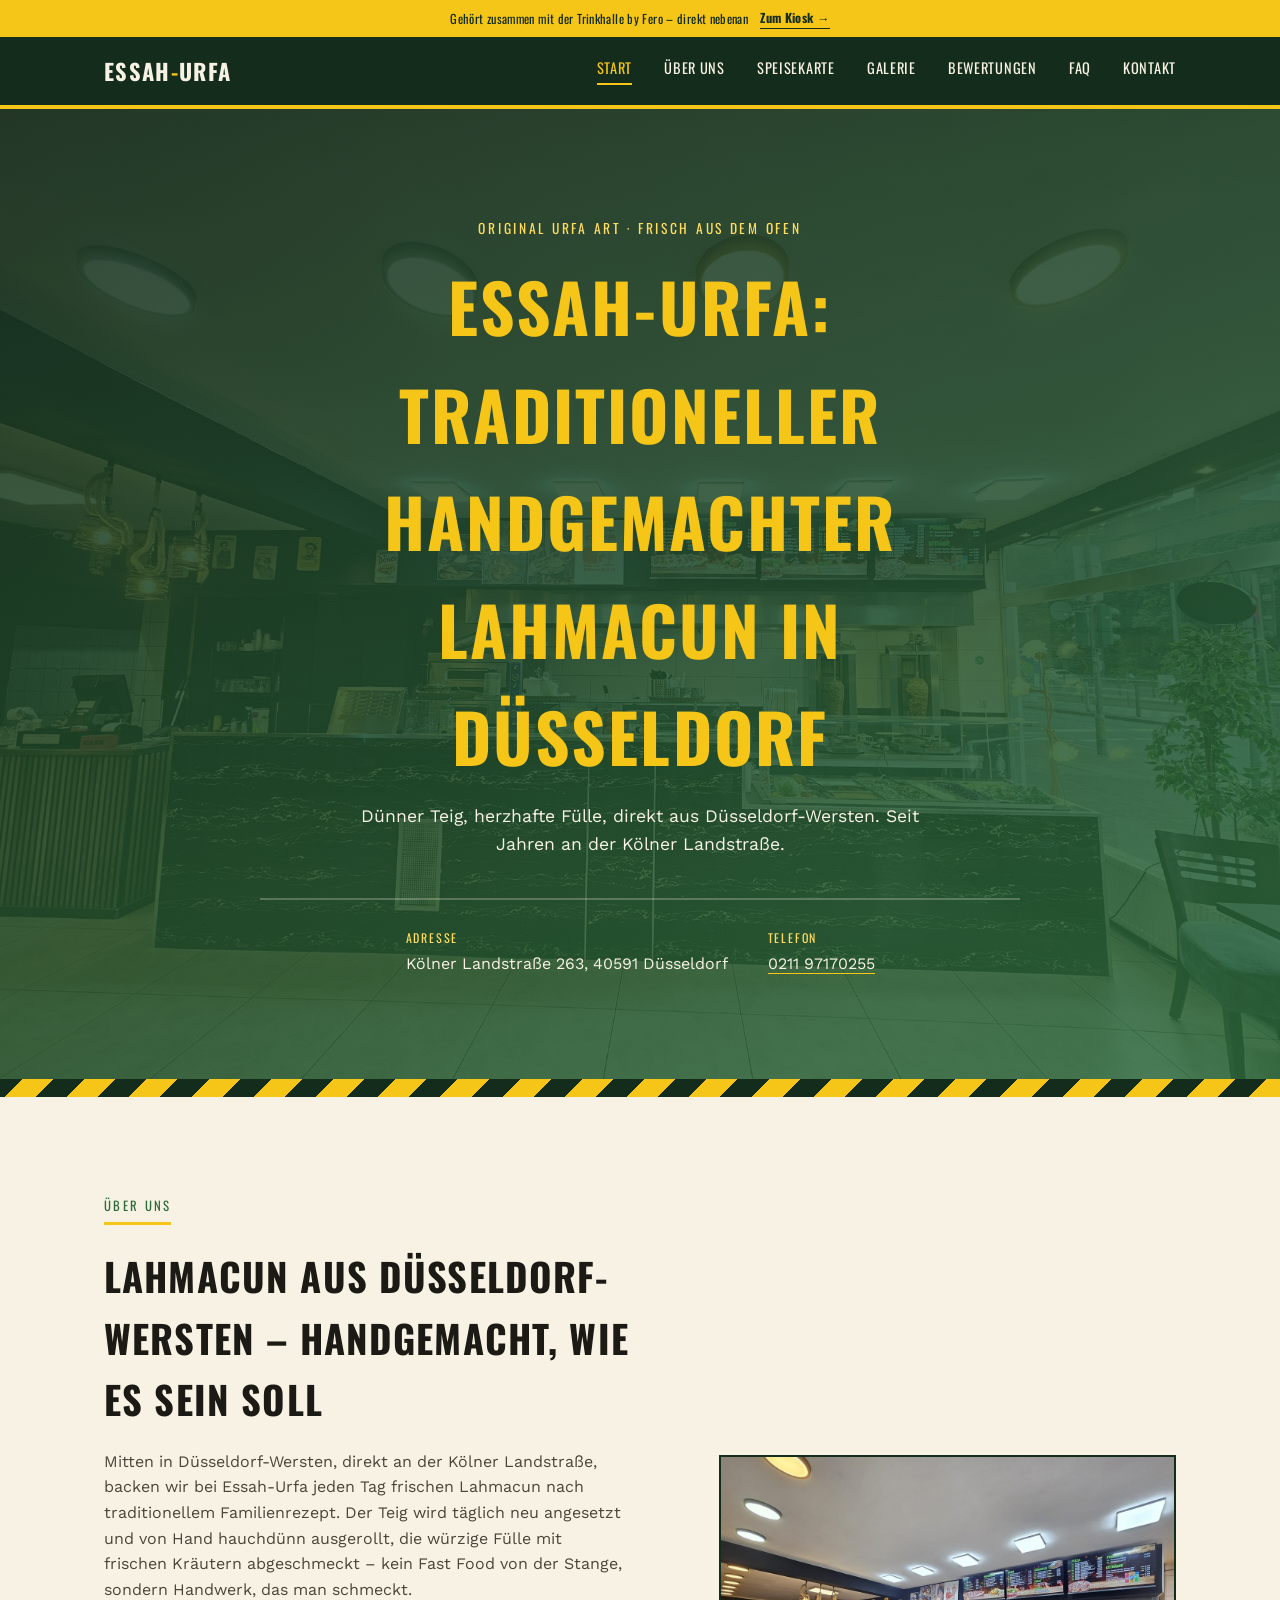
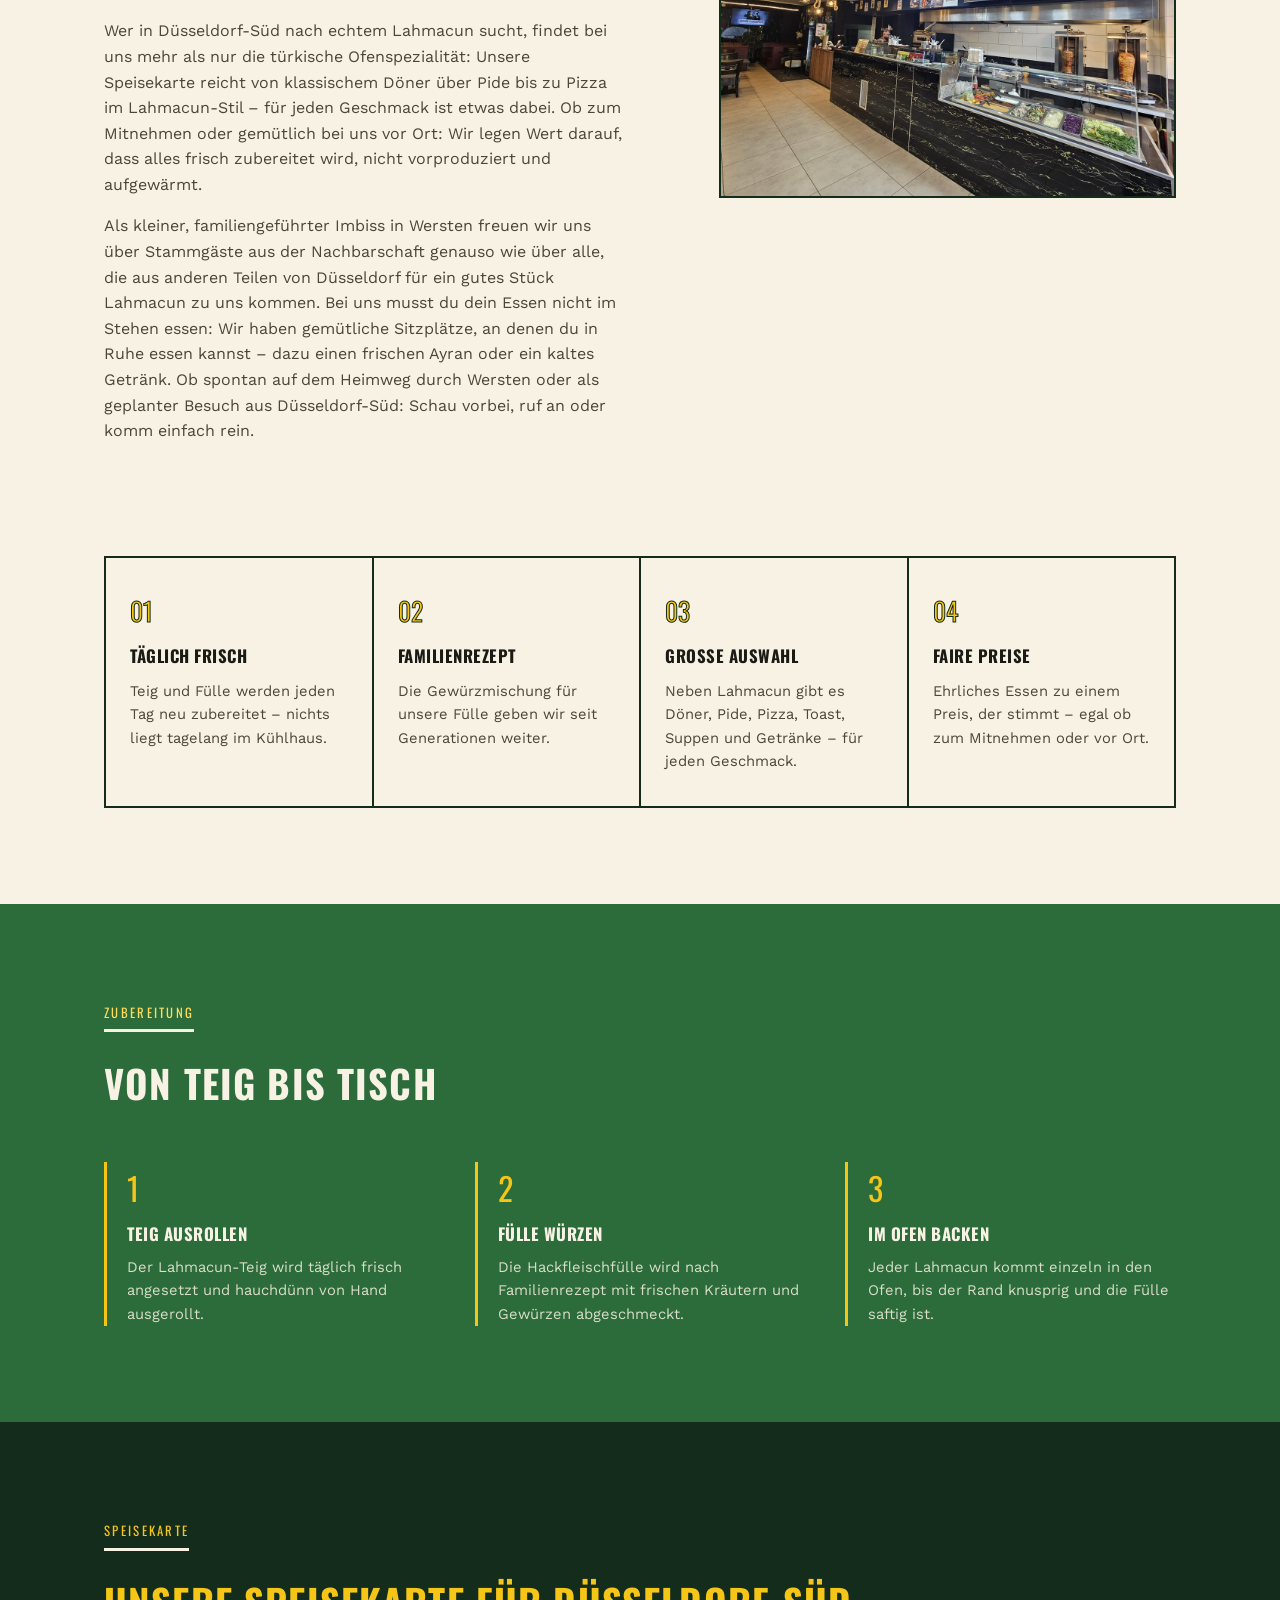
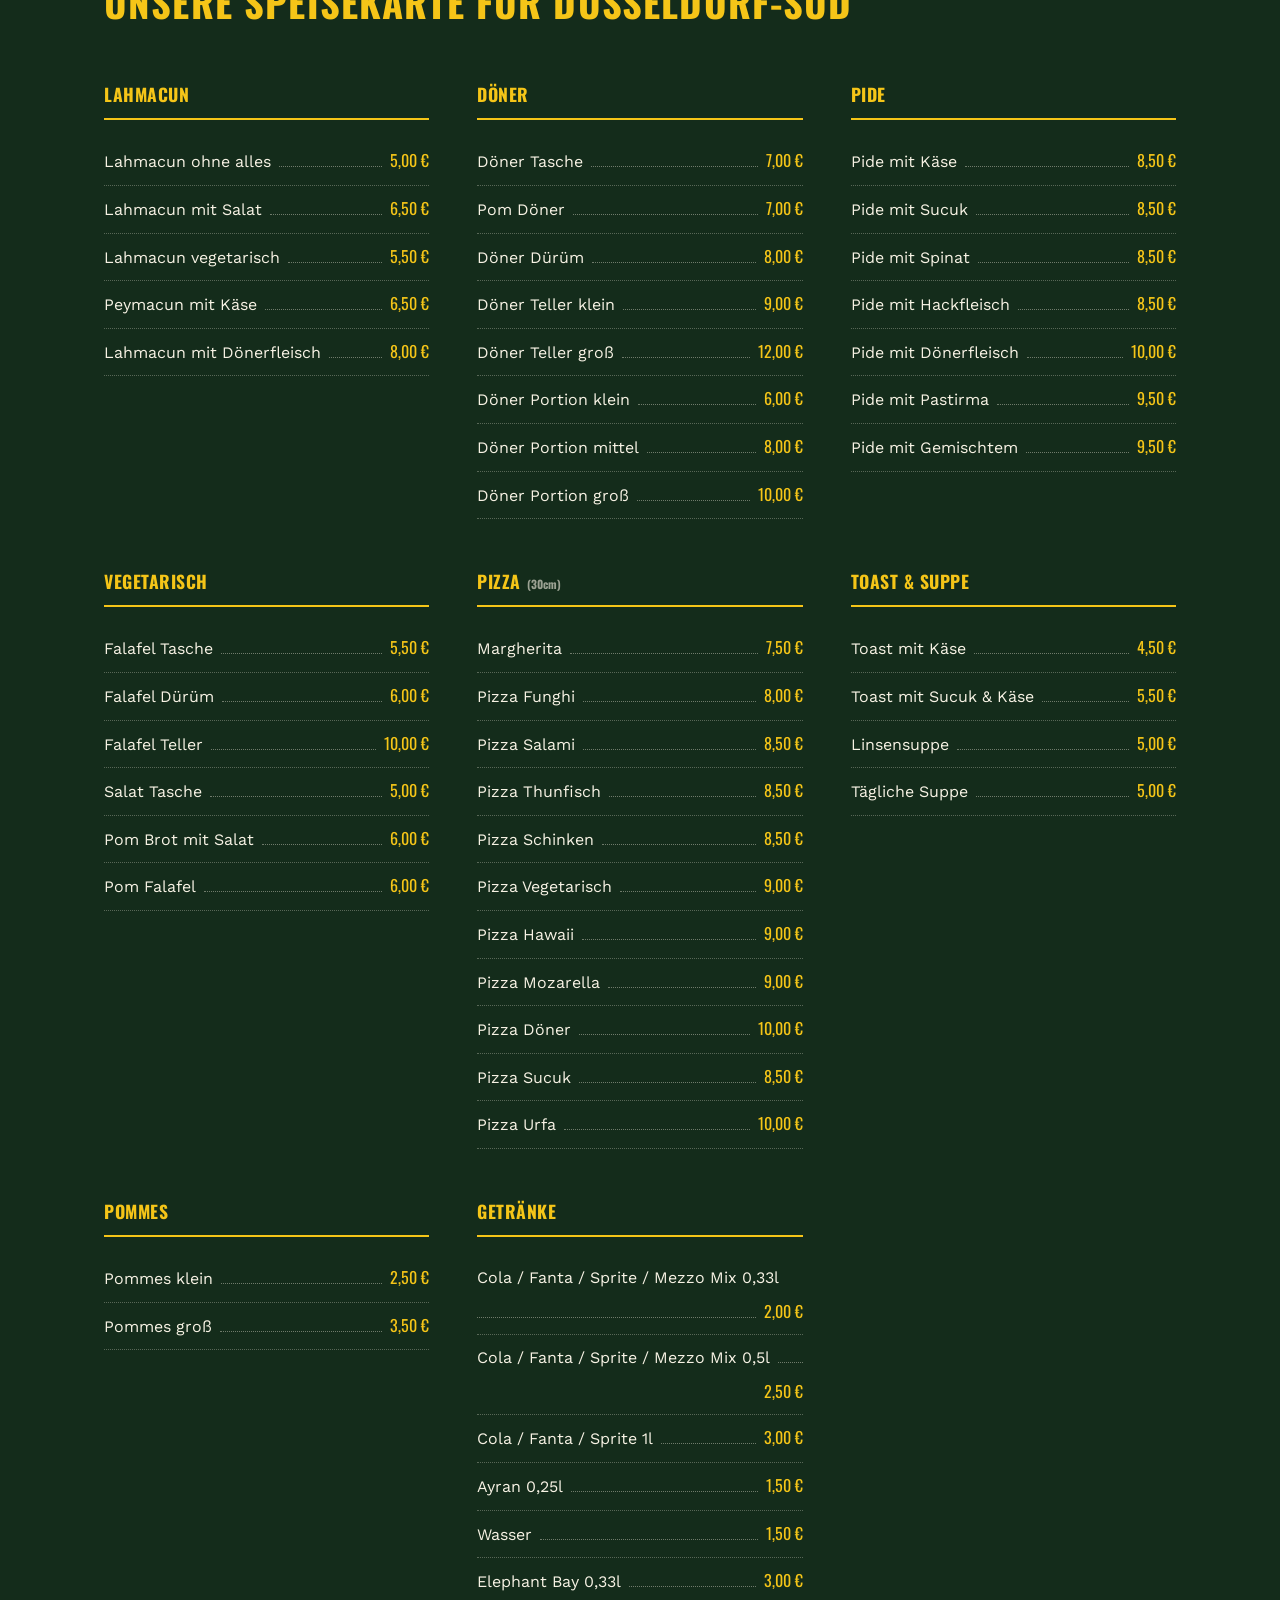
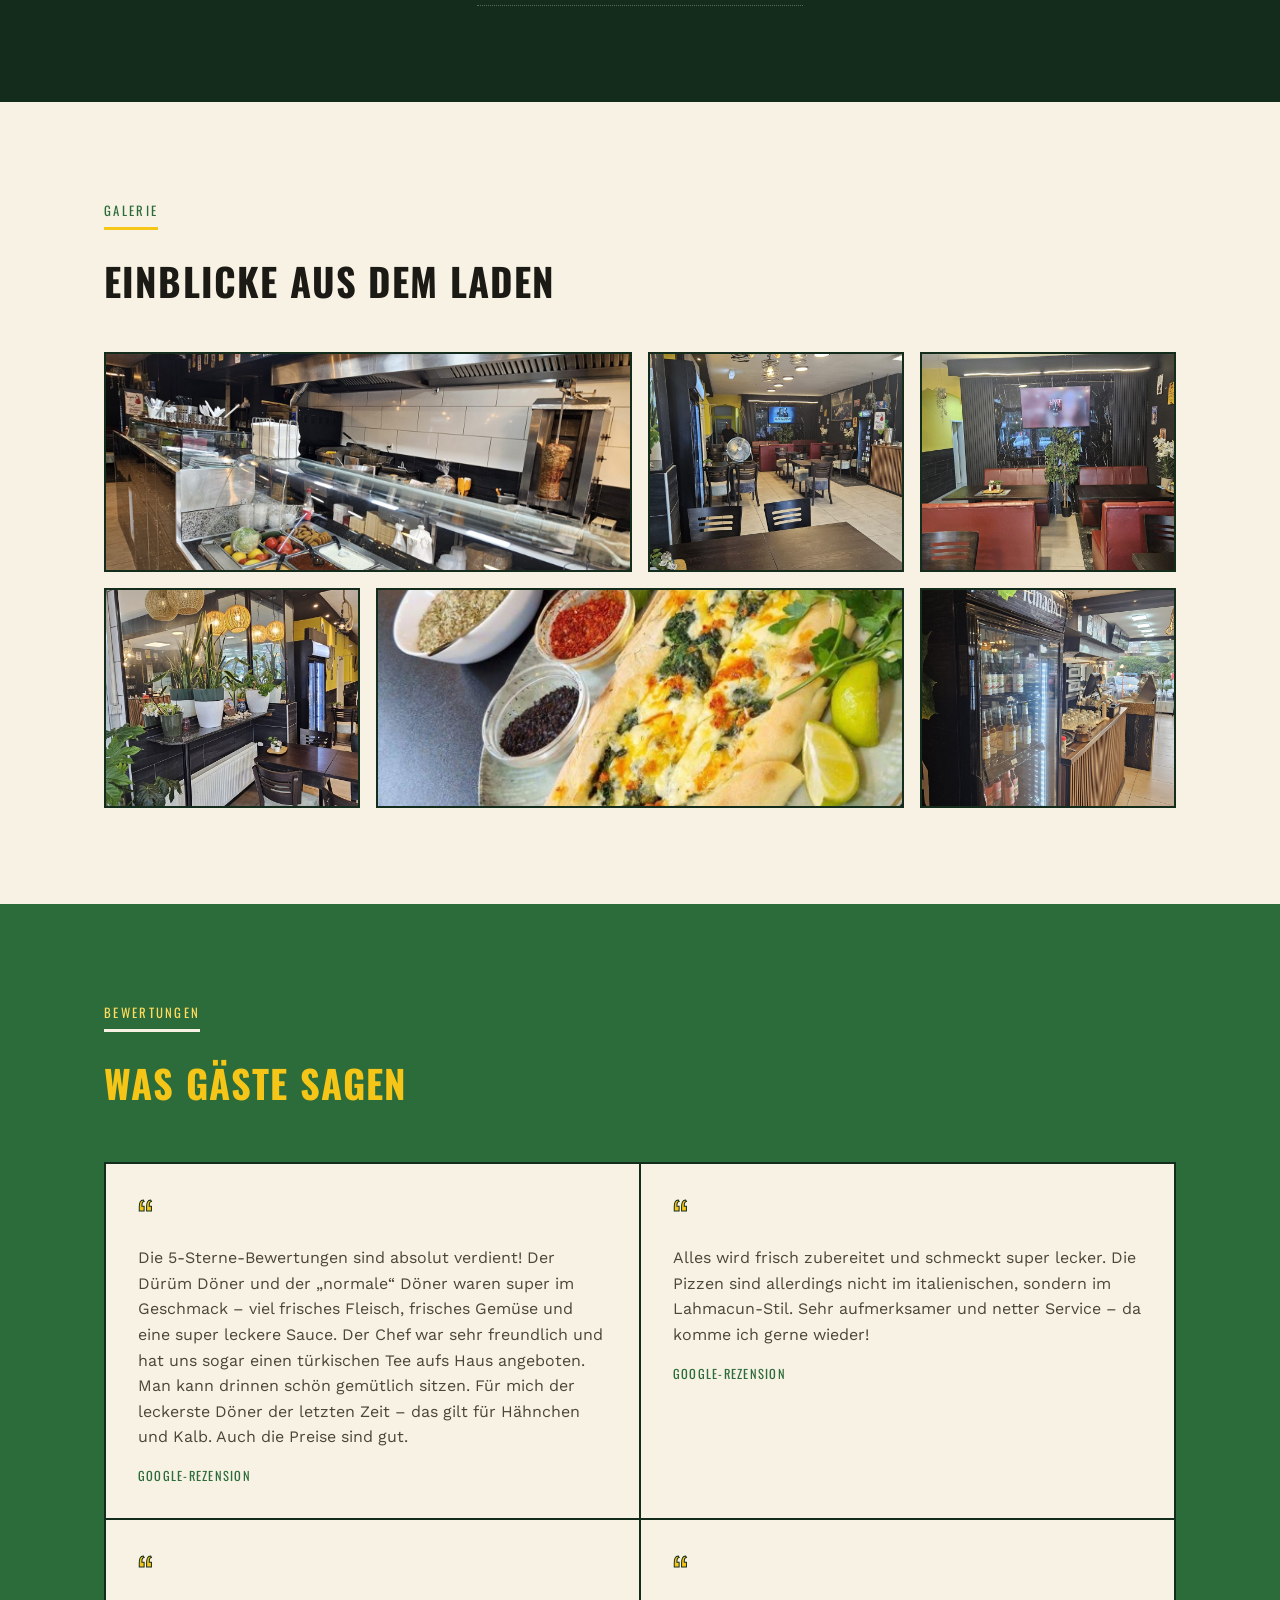
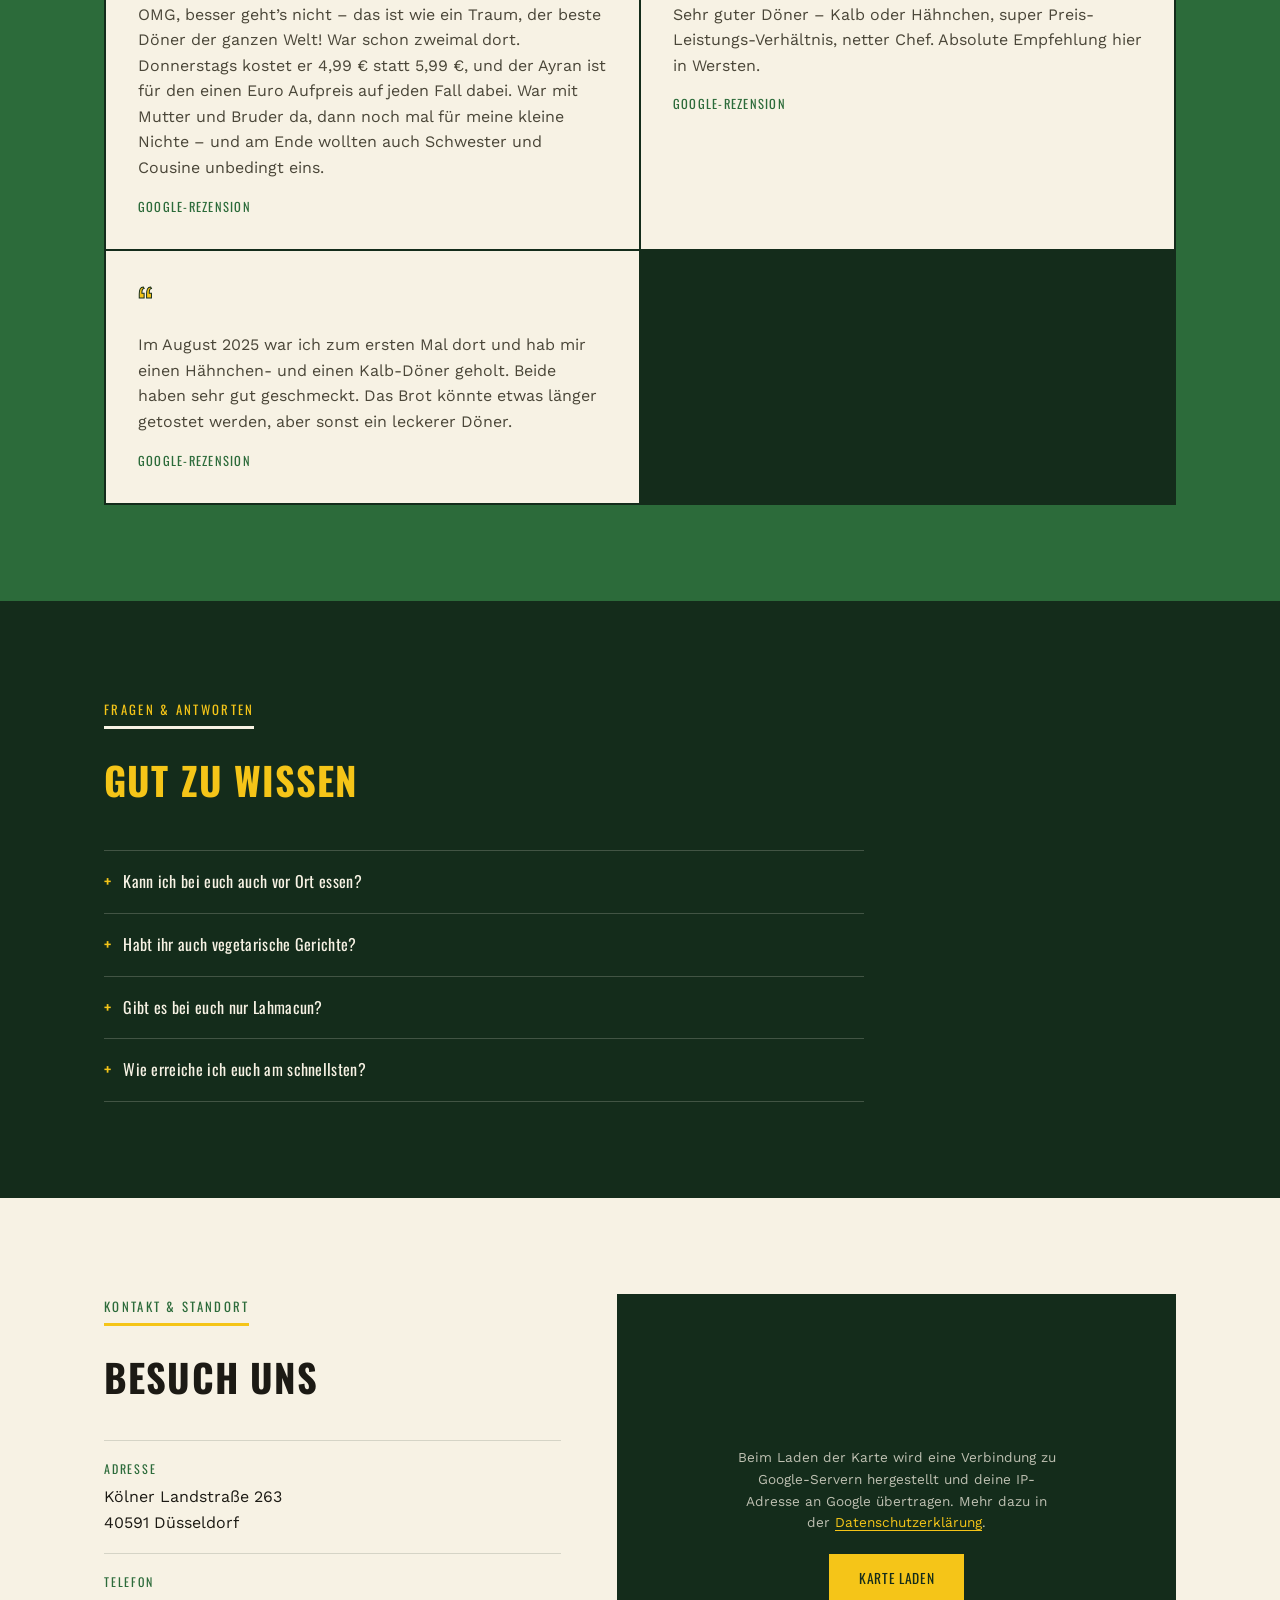
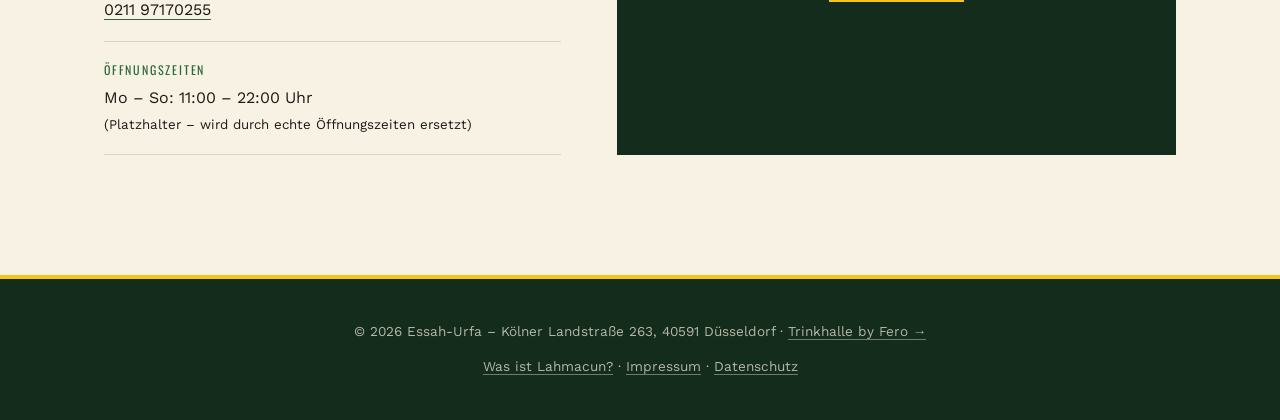
==== commit c01e86e4: "Add "Was ist Lahmacun?" guide page Genuine informational content (Lahmacun vs. Döner vs. Pide), targ" ====
--- a/index.html
+++ b/index.html
@@ -385,7 +385,7 @@
 <footer class="site-footer">
   <div class="section-inner footer-inner">
     <p>&copy; <span id="year"></span> Essah-Urfa &ndash; K&ouml;lner Landstra&szlig;e 263, 40591 D&uuml;sseldorf &middot; <a href="kiosk.html">Trinkhalle by Fero &rarr;</a></p>
-    <p><a href="impressum.html">Impressum</a> &middot; <a href="datenschutz.html">Datenschutz</a></p>
+    <p><a href="was-ist-lahmacun.html">Was ist Lahmacun?</a> &middot; <a href="impressum.html">Impressum</a> &middot; <a href="datenschutz.html">Datenschutz</a></p>
   </div>
 </footer>
 
--- a/css/style.css
+++ b/css/style.css
@@ -799,6 +799,19 @@
   max-width: 65ch;
 }
 
+.article-hero {
+  border: 2px solid var(--border);
+  max-width: 420px;
+  margin: 24px 0 32px;
+  overflow: hidden;
+}
+
+.article-hero img {
+  width: 100%;
+  height: auto;
+  display: block;
+}
+
 /* ===== Footer ===== */
 
 .site-footer {
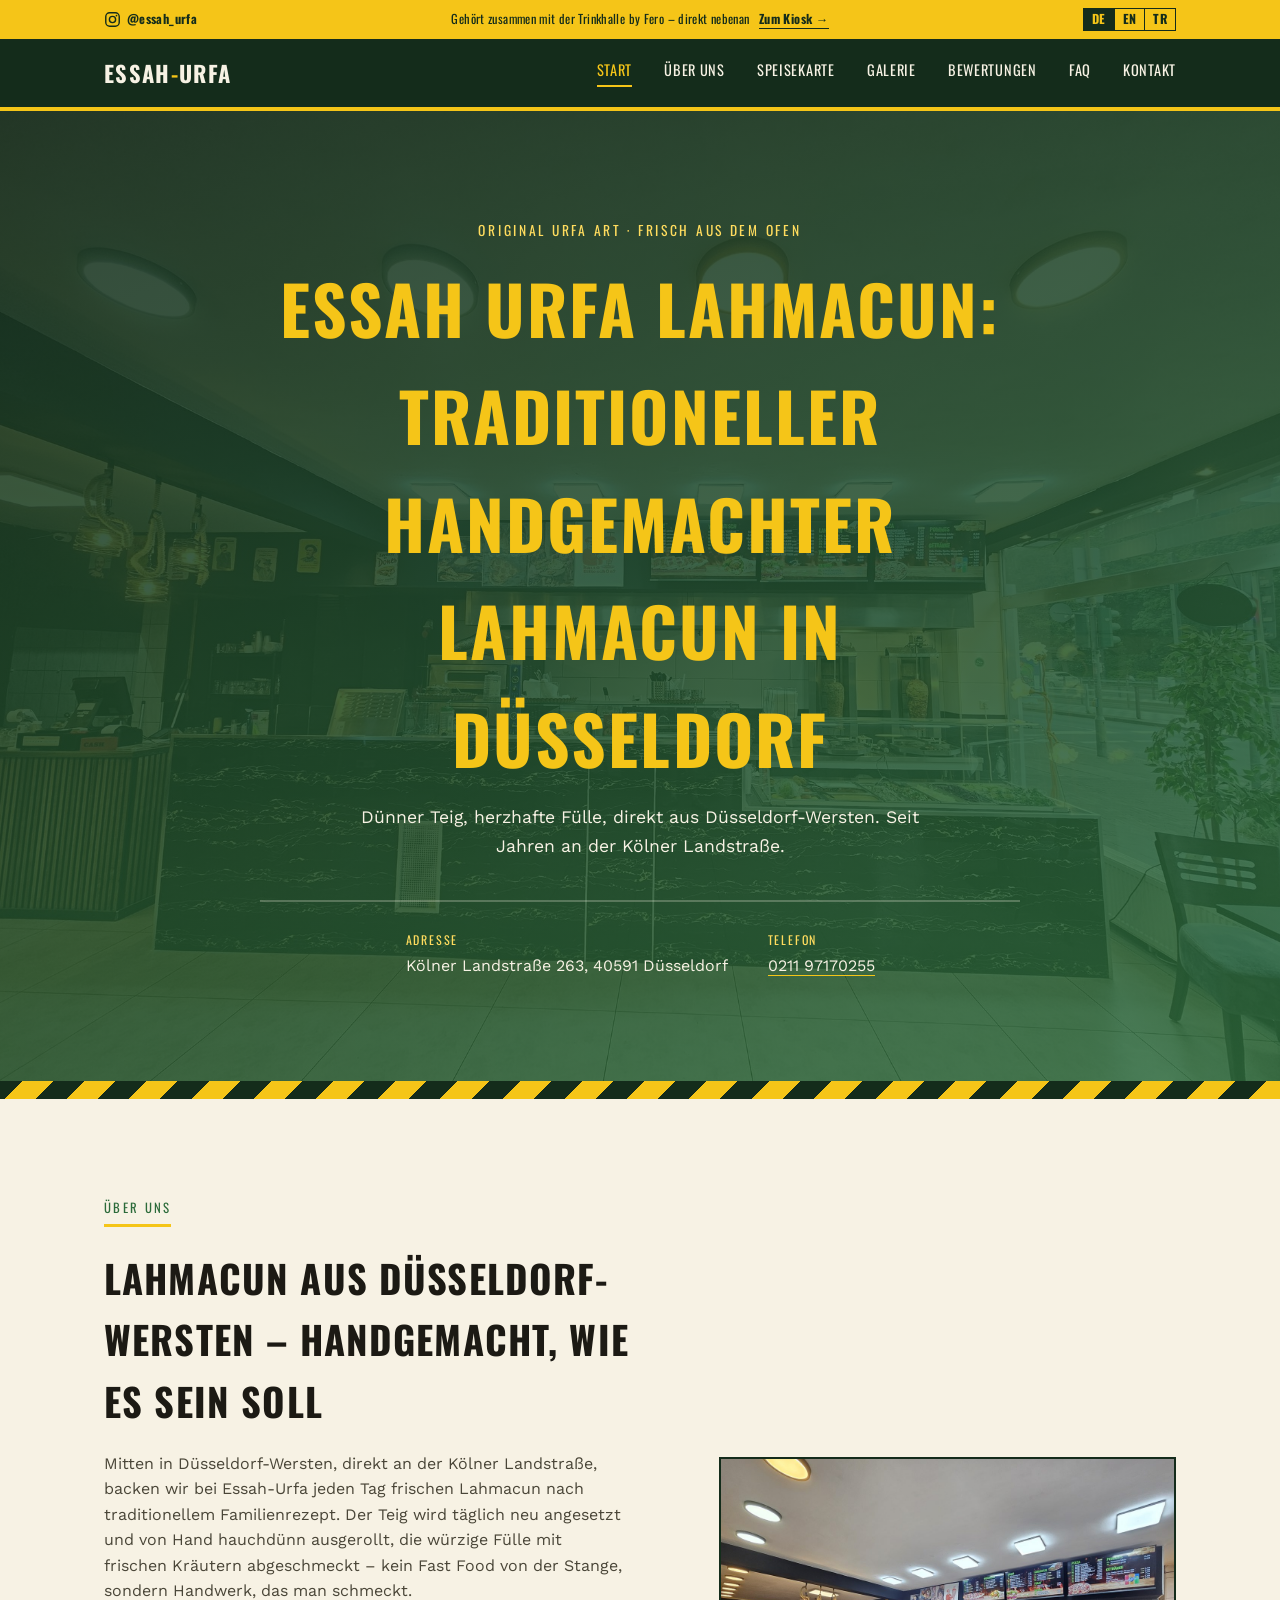
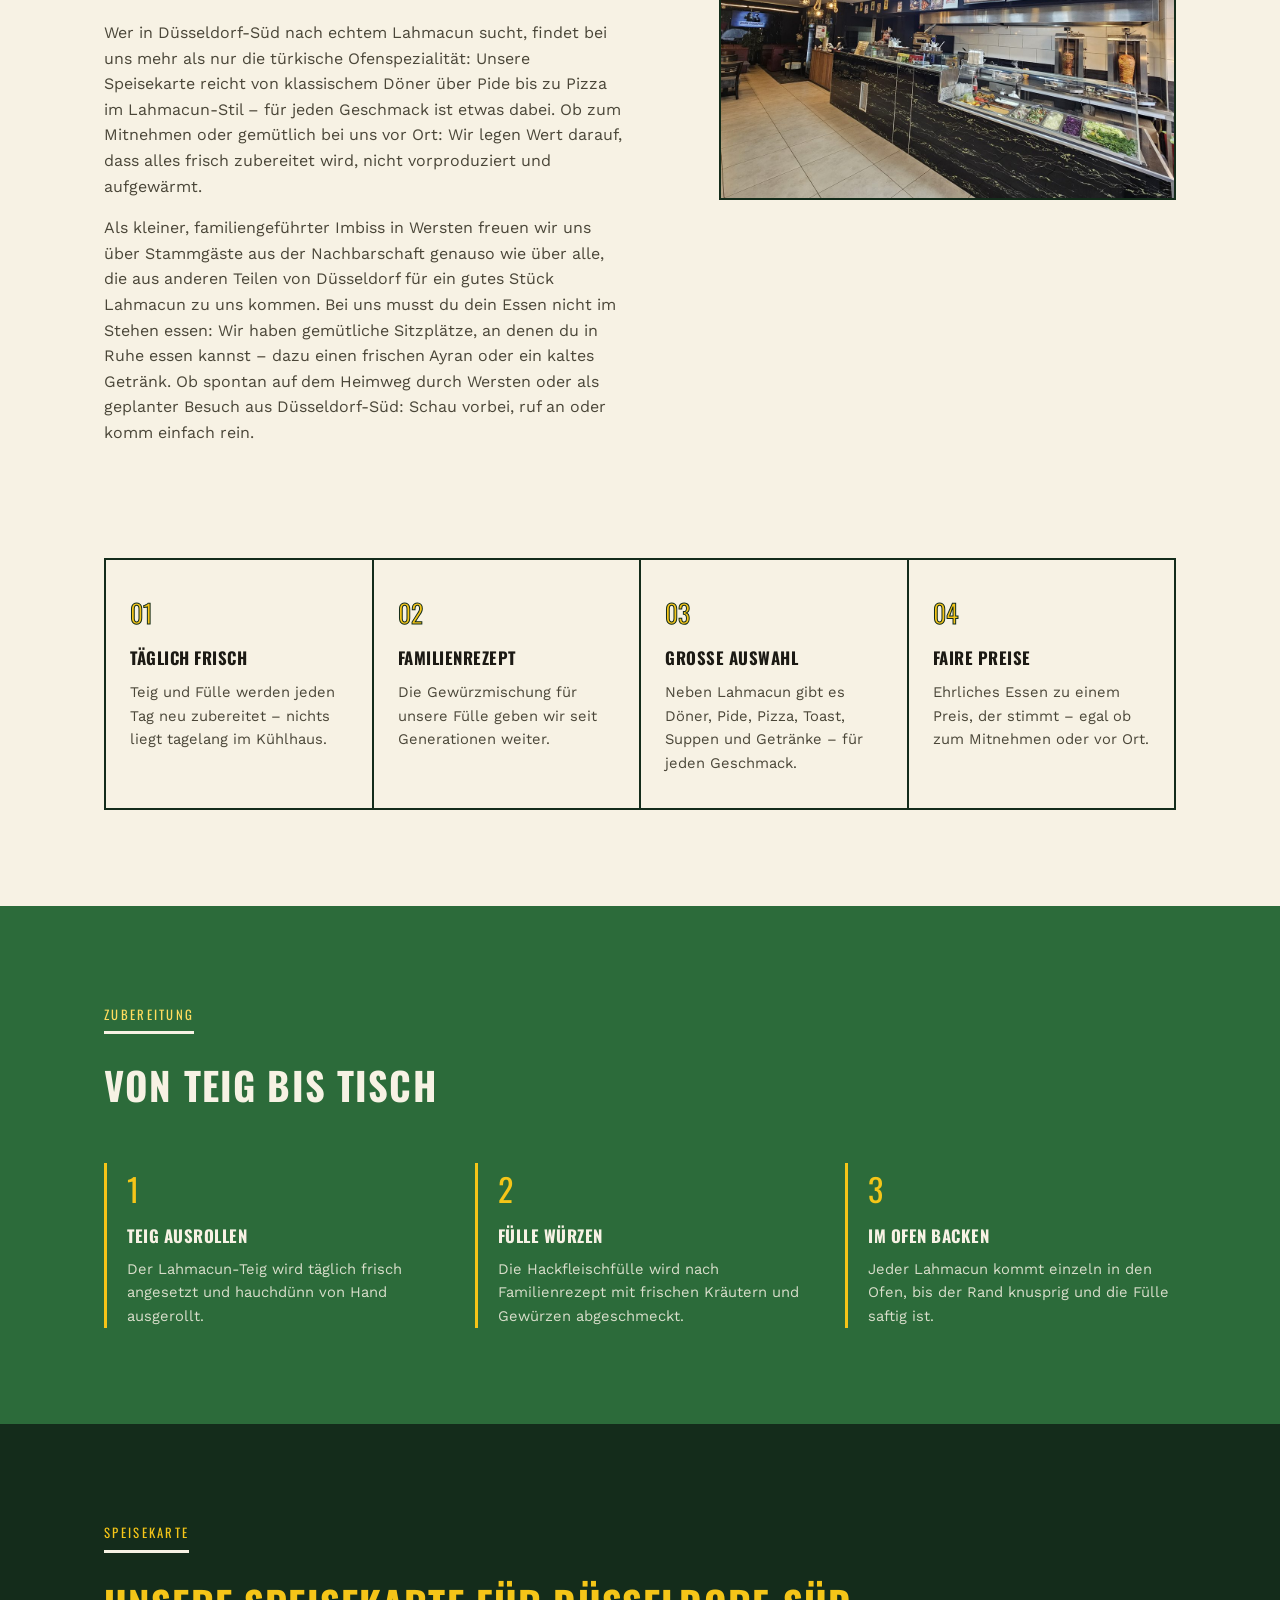
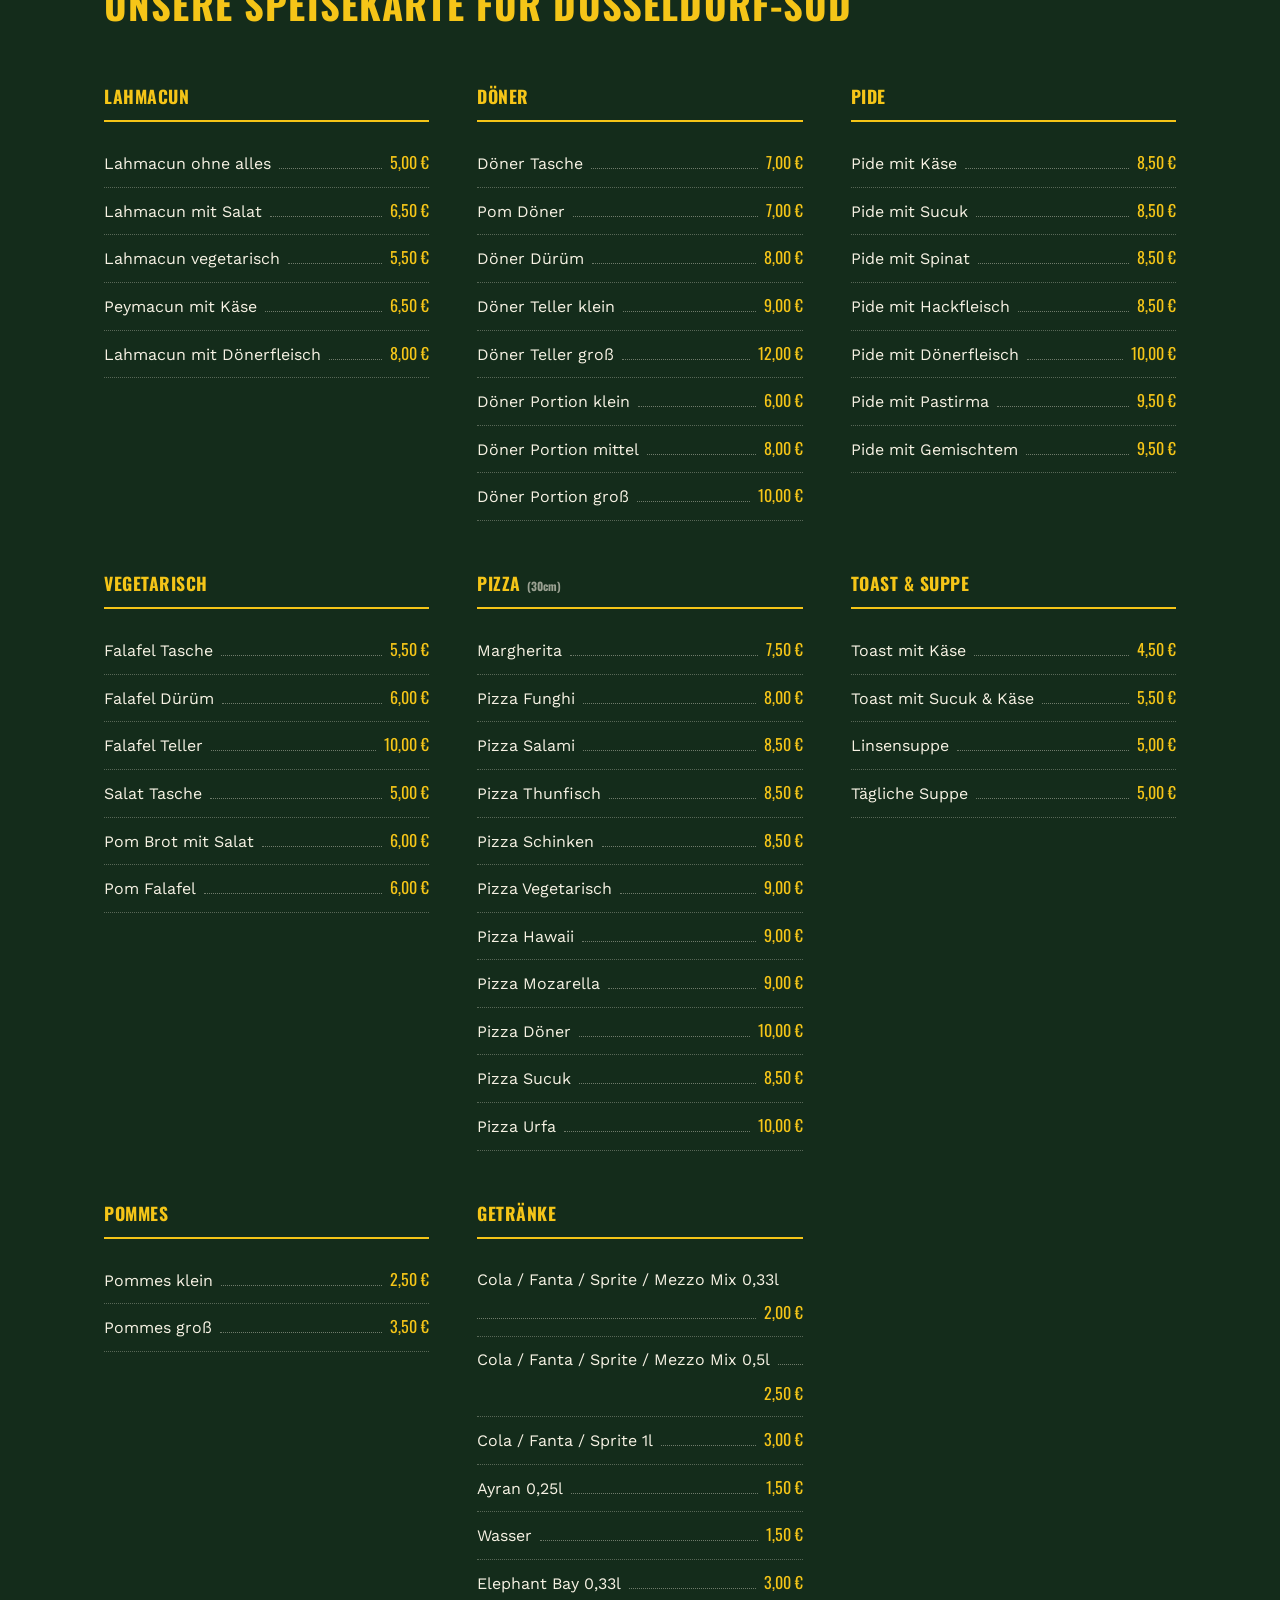
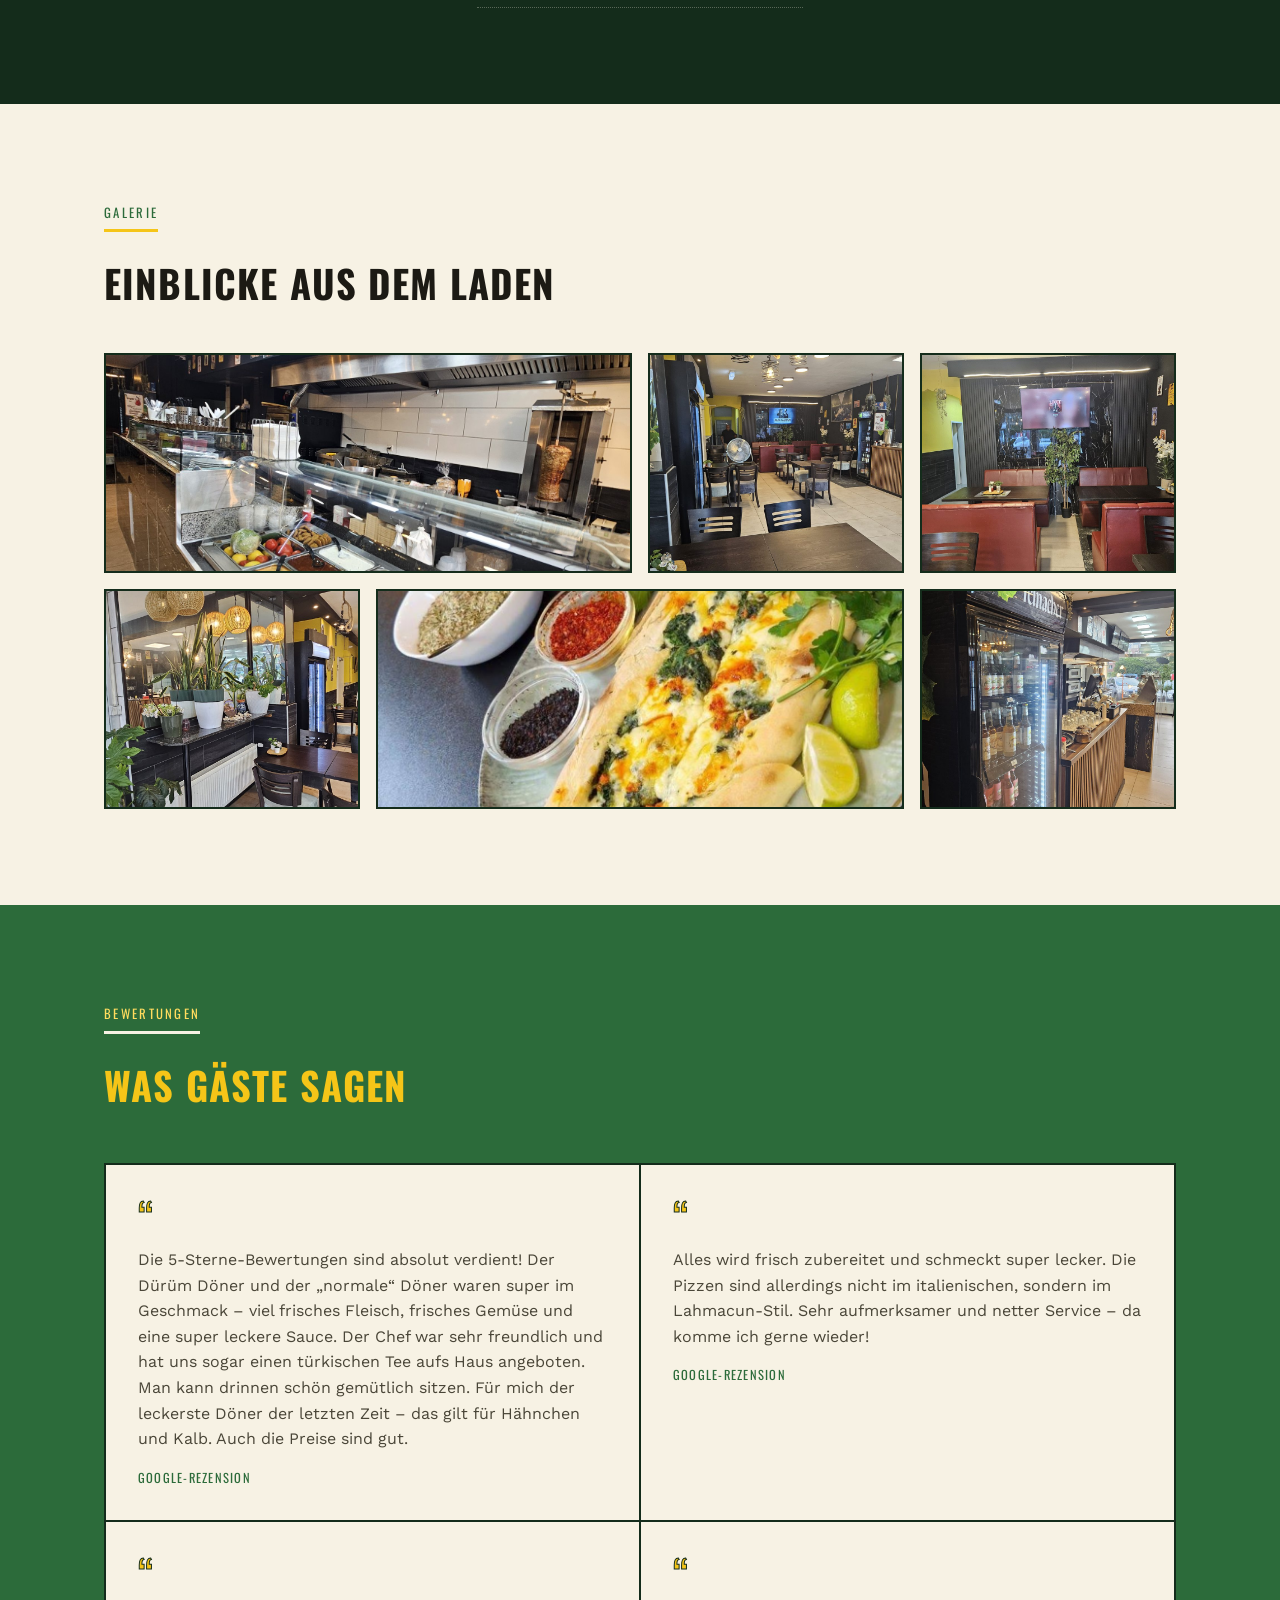
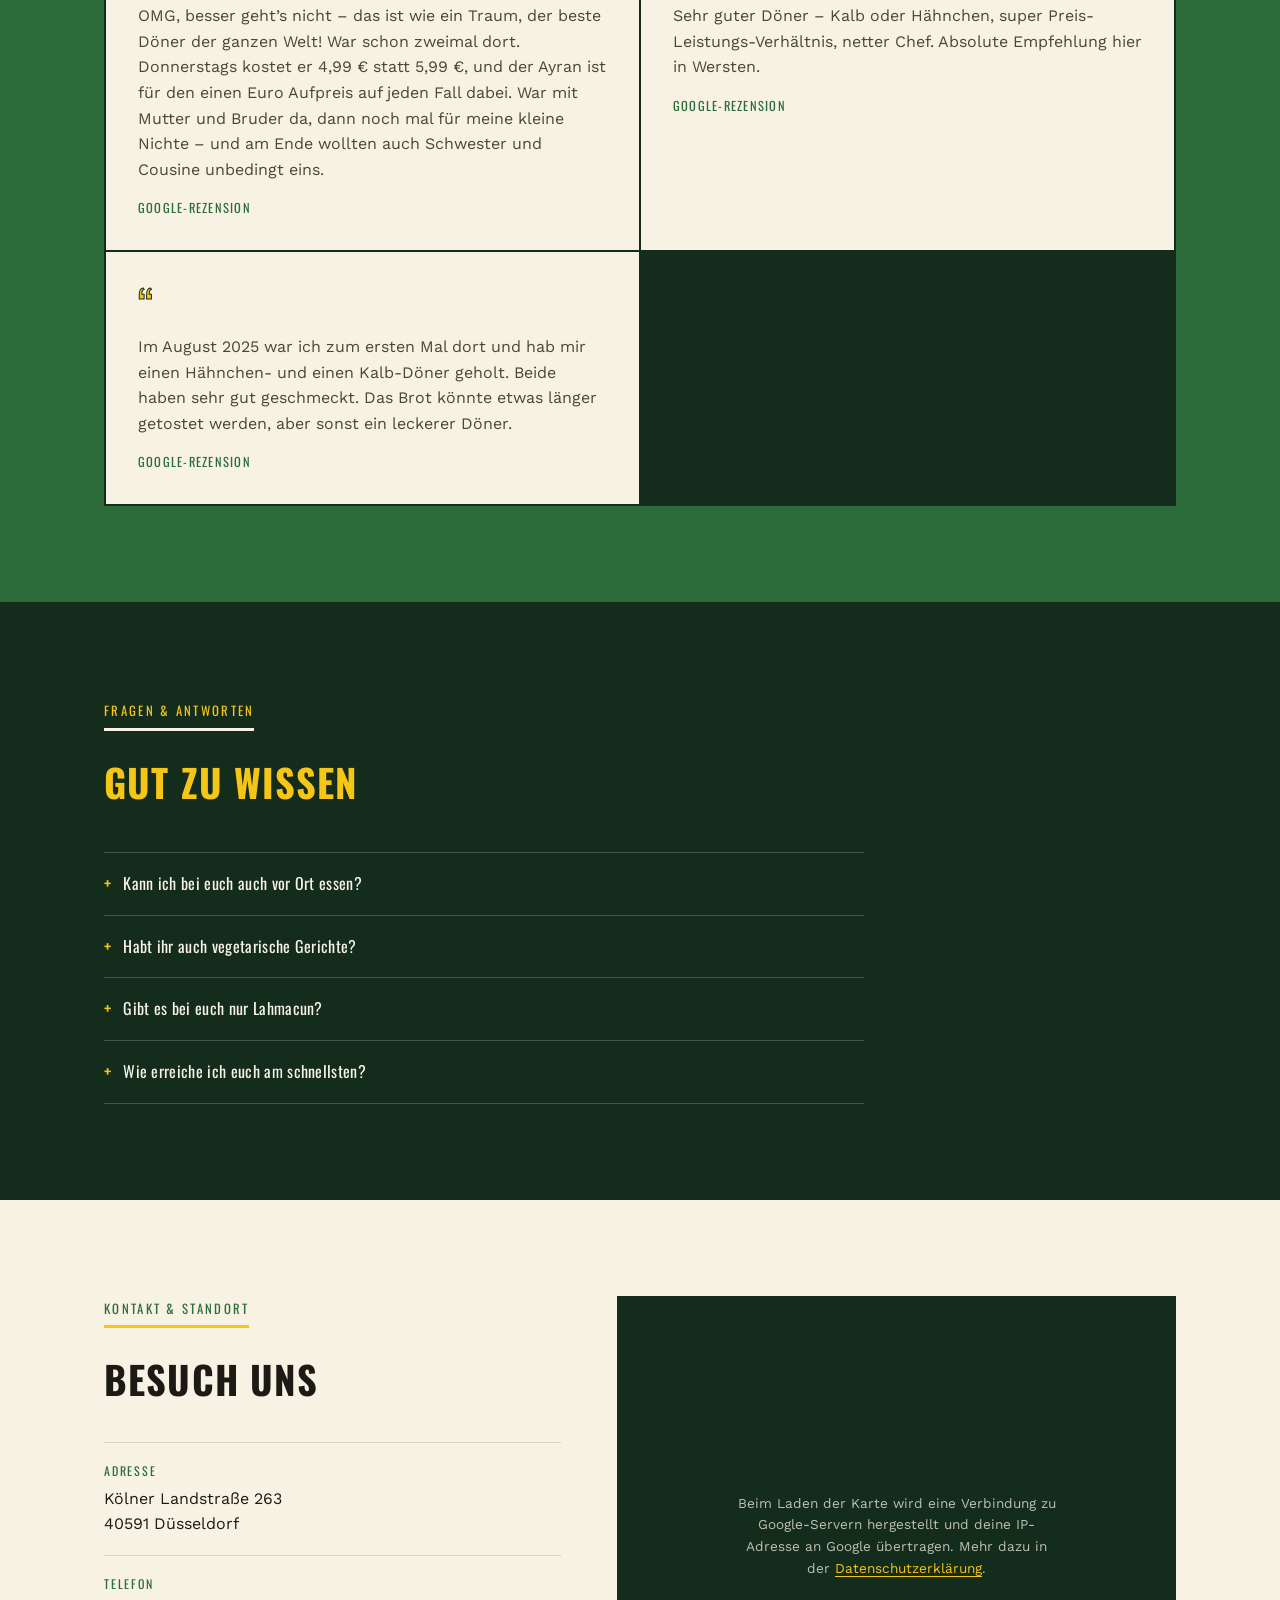
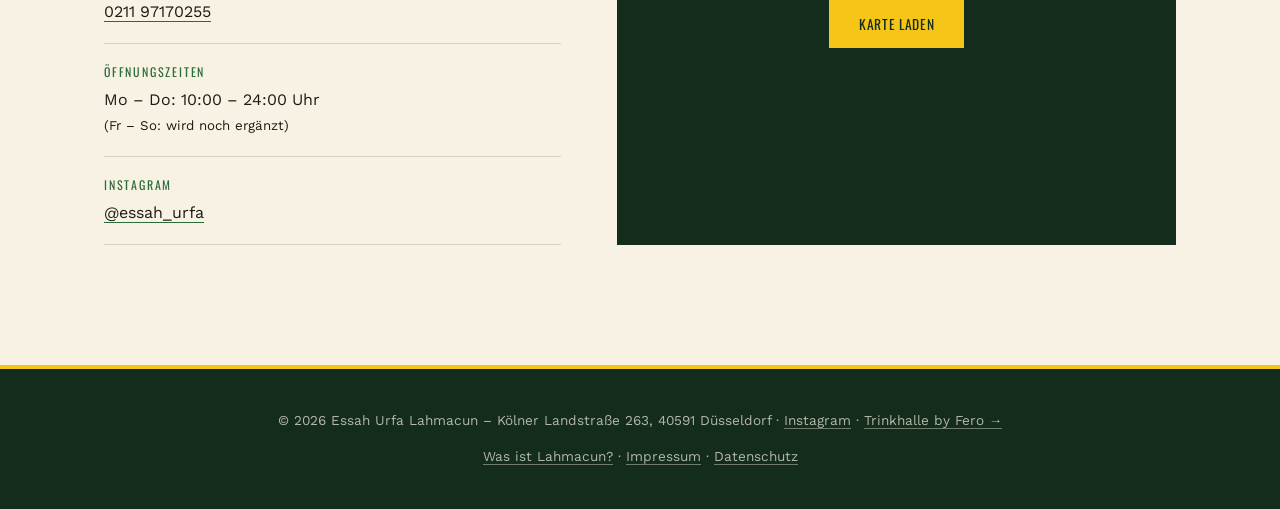
==== commit 2b697b4c: "Add Instagram, EN/TR versions, owner email and brand-name SEO - Top banner: Instagram link (@essah_u" ====
--- a/index.html
+++ b/index.html
@@ -3,14 +3,18 @@
 <head>
 <meta charset="UTF-8">
 <meta name="viewport" content="width=device-width, initial-scale=1.0">
-<title>Bester Lahmacun in D&uuml;sseldorf | Original Urfa Art | Essah-Urfa</title>
-<meta name="description" content="Hunger auf echten Lahmacun in D&uuml;sseldorf? Essah-Urfa backt handgemachten Lahmacun nach Familienrezept, frisch aus dem Ofen &ndash; in D&uuml;sseldorf-Wersten, K&ouml;lner Landstra&szlig;e 263.">
+<title>Essah Urfa Lahmacun | Bester Lahmacun in D&uuml;sseldorf</title>
+<meta name="description" content="Essah Urfa Lahmacun in D&uuml;sseldorf-Wersten: handgemachter Lahmacun nach Familienrezept, frisch aus dem Ofen. Dazu D&ouml;ner, Pide und Pizza &ndash; K&ouml;lner Landstra&szlig;e 263.">
 <meta name="google-site-verification" content="DgEEw7iNzkJwMD2DHUj1GJ-_hLQJwN2ZrJ9JctJrmMQ">
 <link rel="canonical" href="https://essah-urfa.de/">
+<link rel="alternate" hreflang="de" href="https://essah-urfa.de/">
+<link rel="alternate" hreflang="en" href="https://essah-urfa.de/en/">
+<link rel="alternate" hreflang="tr" href="https://essah-urfa.de/tr/">
+<link rel="alternate" hreflang="x-default" href="https://essah-urfa.de/">
 
 <meta property="og:type" content="website">
-<meta property="og:site_name" content="Essah-Urfa Lahmacun">
-<meta property="og:title" content="Bester Lahmacun in D&uuml;sseldorf | Essah-Urfa">
+<meta property="og:site_name" content="Essah Urfa Lahmacun">
+<meta property="og:title" content="Essah Urfa Lahmacun | Bester Lahmacun in D&uuml;sseldorf">
 <meta property="og:description" content="Handgemachter Lahmacun nach Familienrezept, frisch aus dem Ofen &ndash; in D&uuml;sseldorf-Wersten, K&ouml;lner Landstra&szlig;e 263.">
 <meta property="og:url" content="https://essah-urfa.de/">
 <meta property="og:image" content="https://essah-urfa.de/images/web/hero.jpg">
@@ -20,26 +24,43 @@
 <script type="application/ld+json">
 {
   "@context": "https://schema.org",
-  "@type": "FastFoodRestaurant",
-  "name": "Essah-Urfa Lahmacun",
-  "image": "https://essah-urfa.de/images/web/hero.jpg",
-  "telephone": "+49 211 97170255",
-  "servesCuisine": ["Türkisch", "Lahmacun", "Döner", "Pizza"],
-  "priceRange": "€€",
-  "areaServed": ["Düsseldorf", "Düsseldorf-Wersten", "Düsseldorf-Süd"],
-  "address": {
-    "@type": "PostalAddress",
-    "streetAddress": "Kölner Landstraße 263",
-    "postalCode": "40591",
-    "addressLocality": "Düsseldorf",
-    "addressCountry": "DE"
-  },
-  "geo": {
-    "@type": "GeoCoordinates",
-    "latitude": 51.184088,
-    "longitude": 6.820766
-  },
-  "url": "https://essah-urfa.de/"
+  "@graph": [
+    {
+      "@type": "FastFoodRestaurant",
+      "@id": "https://essah-urfa.de/#restaurant",
+      "name": "Essah Urfa Lahmacun",
+      "alternateName": ["Essah-Urfa", "Essah Urfa", "essah_urfa"],
+      "image": "https://essah-urfa.de/images/web/hero.jpg",
+      "telephone": "+49 211 97170255",
+      "servesCuisine": ["Türkisch", "Lahmacun", "Döner", "Pide", "Pizza"],
+      "priceRange": "€",
+      "areaServed": ["Düsseldorf", "Düsseldorf-Wersten", "Düsseldorf-Süd"],
+      "address": {
+        "@type": "PostalAddress",
+        "streetAddress": "Kölner Landstraße 263",
+        "postalCode": "40591",
+        "addressLocality": "Düsseldorf",
+        "addressCountry": "DE"
+      },
+      "geo": {
+        "@type": "GeoCoordinates",
+        "latitude": 51.184088,
+        "longitude": 6.820766
+      },
+      "hasMap": "https://www.google.com/maps?q=51.184088,6.820766",
+      "hasMenu": "https://essah-urfa.de/#speisekarte",
+      "sameAs": ["https://www.instagram.com/essah_urfa/"],
+      "url": "https://essah-urfa.de/"
+    },
+    {
+      "@type": "WebSite",
+      "@id": "https://essah-urfa.de/#website",
+      "name": "Essah Urfa Lahmacun",
+      "alternateName": ["Essah-Urfa", "Essah Urfa"],
+      "url": "https://essah-urfa.de/",
+      "publisher": { "@id": "https://essah-urfa.de/#restaurant" }
+    }
+  ]
 }
 </script>
 
@@ -48,9 +69,17 @@
 <body>
 
 <div class="top-banner">
-  <div class="section-inner top-banner-inner">
-    <span>Geh&ouml;rt zusammen mit der Trinkhalle by Fero &ndash; direkt nebenan</span>
-    <a href="kiosk.html">Zum Kiosk &rarr;</a>
+  <div class="section-inner top-banner-inner top-banner-inner--split">
+    <a class="top-banner-social" href="https://www.instagram.com/essah_urfa/" target="_blank" rel="noopener" aria-label="Essah Urfa auf Instagram">
+      <svg viewBox="0 0 24 24" aria-hidden="true"><rect x="2.5" y="2.5" width="19" height="19" rx="5.5"/><circle cx="12" cy="12" r="4.4"/><circle cx="17.6" cy="6.4" r="1.2" class="dot"/></svg>
+      <span>@essah_urfa</span>
+    </a>
+    <p class="top-banner-cross">Geh&ouml;rt zusammen mit der Trinkhalle by Fero &ndash; direkt nebenan <a href="kiosk.html">Zum Kiosk &rarr;</a></p>
+    <nav class="lang-switch" aria-label="Sprache w&auml;hlen">
+      <a href="./" hreflang="de" lang="de" aria-current="page">DE</a>
+      <a href="en/" hreflang="en" lang="en">EN</a>
+      <a href="tr/" hreflang="tr" lang="tr">TR</a>
+    </nav>
   </div>
 </div>
 
@@ -77,7 +106,7 @@
   <section class="hero" id="start" style="background-image: linear-gradient(160deg, rgba(20,44,27,0.88), rgba(44,107,58,0.82)), url('images/web/hero.jpg');">
     <div class="hero-content">
       <p class="hero-eyebrow">Original Urfa Art &middot; frisch aus dem Ofen</p>
-      <h1>Essah-Urfa: Traditioneller handgemachter Lahmacun in D&uuml;sseldorf</h1>
+      <h1>Essah Urfa Lahmacun: Traditioneller handgemachter Lahmacun in D&uuml;sseldorf</h1>
       <p class="hero-text">D&uuml;nner Teig, herzhafte F&uuml;lle, direkt aus D&uuml;sseldorf-Wersten. Seit Jahren an der K&ouml;lner Landstra&szlig;e.</p>
       <div class="hero-facts">
         <div class="hero-fact">
@@ -363,9 +392,13 @@
           <div class="contact-row">
             <dt>&Ouml;ffnungszeiten</dt>
             <dd id="openingHours">
-              Mo &ndash; So: 11:00 &ndash; 22:00 Uhr<br>
-              <small>(Platzhalter &ndash; wird durch echte &Ouml;ffnungszeiten ersetzt)</small>
+              Mo &ndash; Do: 10:00 &ndash; 24:00 Uhr<br>
+              <small>(Fr &ndash; So: wird noch erg&auml;nzt)</small>
             </dd>
+          </div>
+          <div class="contact-row">
+            <dt>Instagram</dt>
+            <dd><a href="https://www.instagram.com/essah_urfa/" target="_blank" rel="noopener">@essah_urfa</a></dd>
           </div>
         </dl>
       </div>
@@ -384,7 +417,7 @@
 
 <footer class="site-footer">
   <div class="section-inner footer-inner">
-    <p>&copy; <span id="year"></span> Essah-Urfa &ndash; K&ouml;lner Landstra&szlig;e 263, 40591 D&uuml;sseldorf &middot; <a href="kiosk.html">Trinkhalle by Fero &rarr;</a></p>
+    <p>&copy; <span id="year"></span> Essah Urfa Lahmacun &ndash; K&ouml;lner Landstra&szlig;e 263, 40591 D&uuml;sseldorf &middot; <a href="https://www.instagram.com/essah_urfa/" target="_blank" rel="noopener">Instagram</a> &middot; <a href="kiosk.html">Trinkhalle by Fero &rarr;</a></p>
     <p><a href="was-ist-lahmacun.html">Was ist Lahmacun?</a> &middot; <a href="impressum.html">Impressum</a> &middot; <a href="datenschutz.html">Datenschutz</a></p>
   </div>
 </footer>
--- a/css/style.css
+++ b/css/style.css
@@ -112,6 +112,75 @@
 .top-banner-inner a {
   font-weight: 700;
   border-bottom: 1px solid var(--green-900);
+}
+
+.top-banner-inner--split {
+  display: grid;
+  grid-template-columns: 1fr auto 1fr;
+  grid-template-areas: "social cross lang";
+  gap: 6px 16px;
+}
+
+.top-banner-cross {
+  grid-area: cross;
+  margin: 0;
+}
+
+.top-banner-cross a {
+  margin-left: 6px;
+  white-space: nowrap;
+}
+
+.top-banner-inner .top-banner-social {
+  grid-area: social;
+  justify-self: start;
+  display: inline-flex;
+  align-items: center;
+  gap: 6px;
+  border-bottom: none;
+}
+
+.top-banner-social svg {
+  width: 17px;
+  height: 17px;
+  fill: none;
+  stroke: currentColor;
+  stroke-width: 2;
+}
+
+.top-banner-social svg .dot {
+  fill: currentColor;
+  stroke: none;
+}
+
+.top-banner-social:hover span {
+  text-decoration: underline;
+}
+
+.lang-switch {
+  grid-area: lang;
+  justify-self: end;
+  display: flex;
+  border: 1.5px solid var(--green-900);
+}
+
+.top-banner-inner .lang-switch a {
+  border-bottom: none;
+  padding: 1px 8px;
+  line-height: 1.5;
+}
+
+.lang-switch a + a {
+  border-left: 1.5px solid var(--green-900);
+}
+
+.lang-switch a:hover {
+  background: var(--yellow-300);
+}
+
+.lang-switch a[aria-current="page"] {
+  background: var(--green-900);
+  color: var(--yellow-400);
 }
 
 /* ===== Header ===== */
@@ -876,6 +945,14 @@
 }
 
 @media (max-width: 720px) {
+  .top-banner-inner--split {
+    grid-template-columns: 1fr auto;
+    grid-template-areas:
+      "social lang"
+      "cross cross";
+    padding: 8px 16px;
+  }
+
   .nav-toggle {
     display: flex;
   }
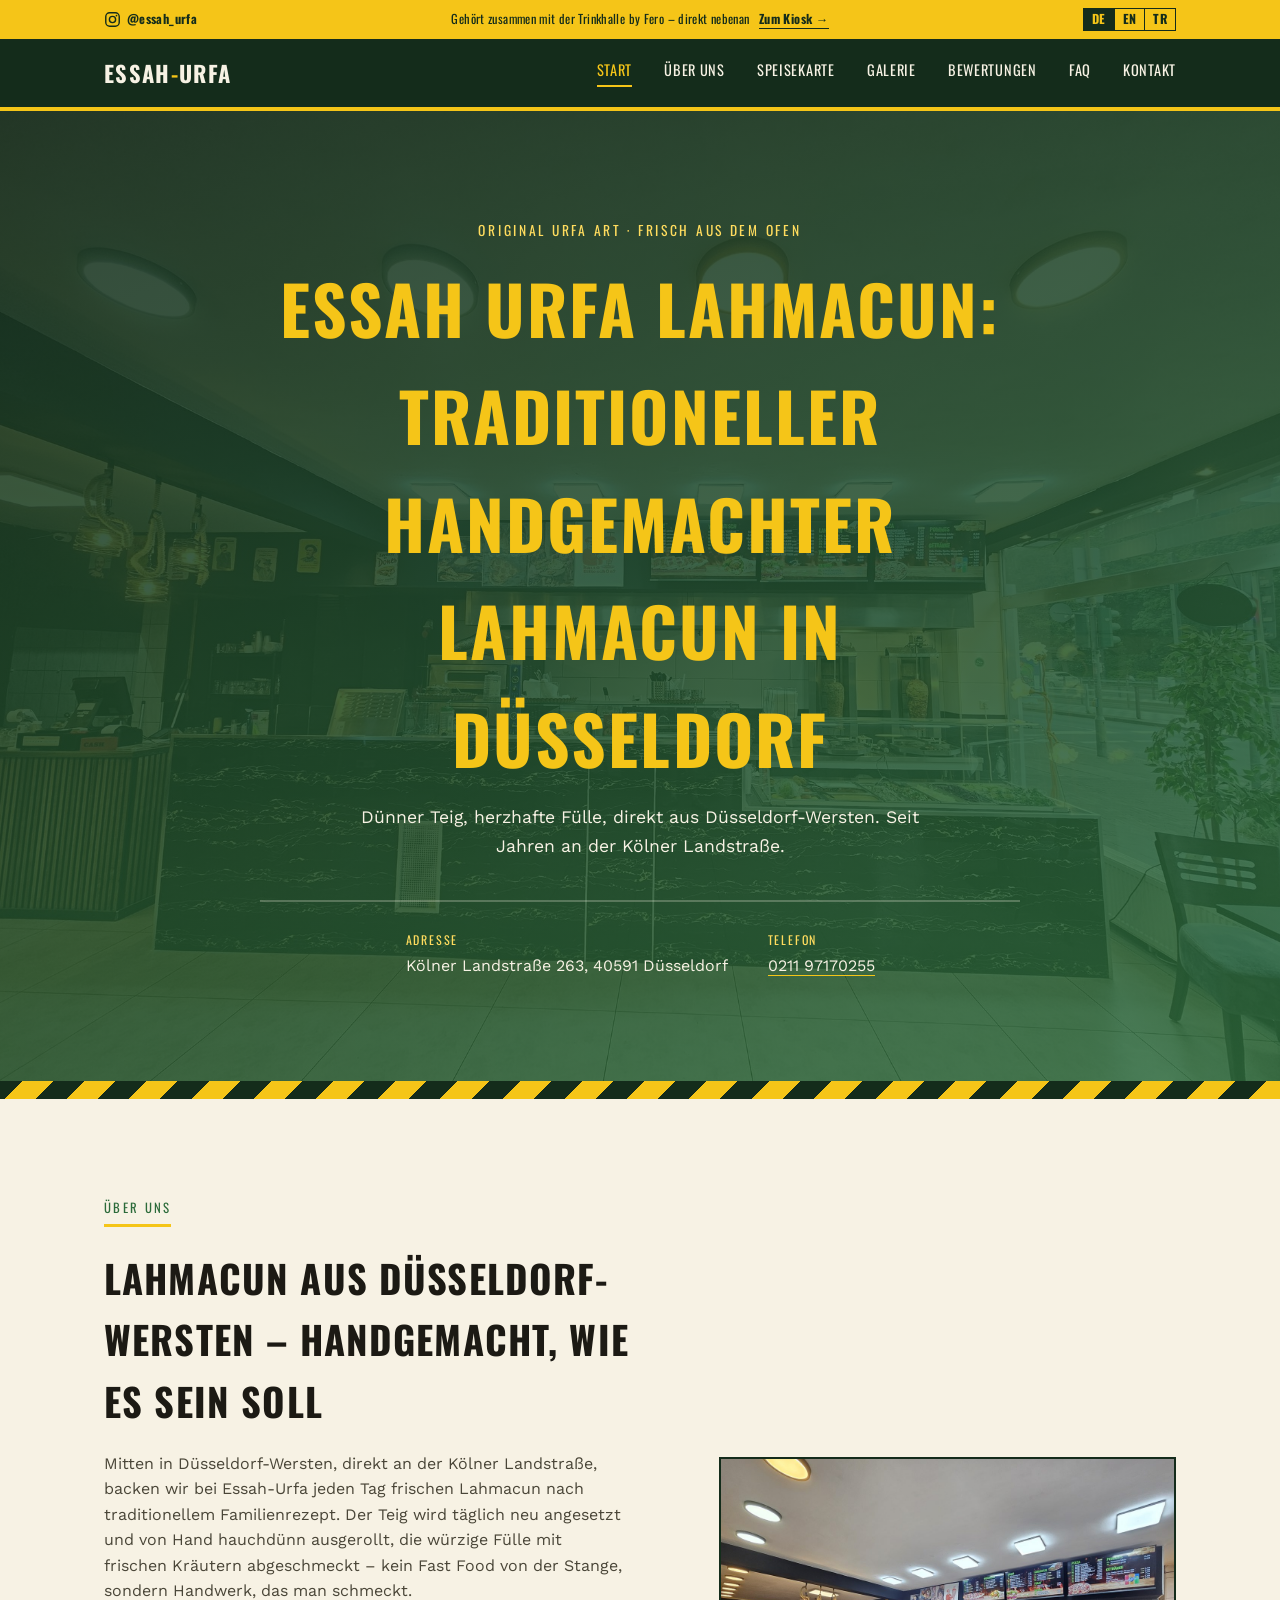
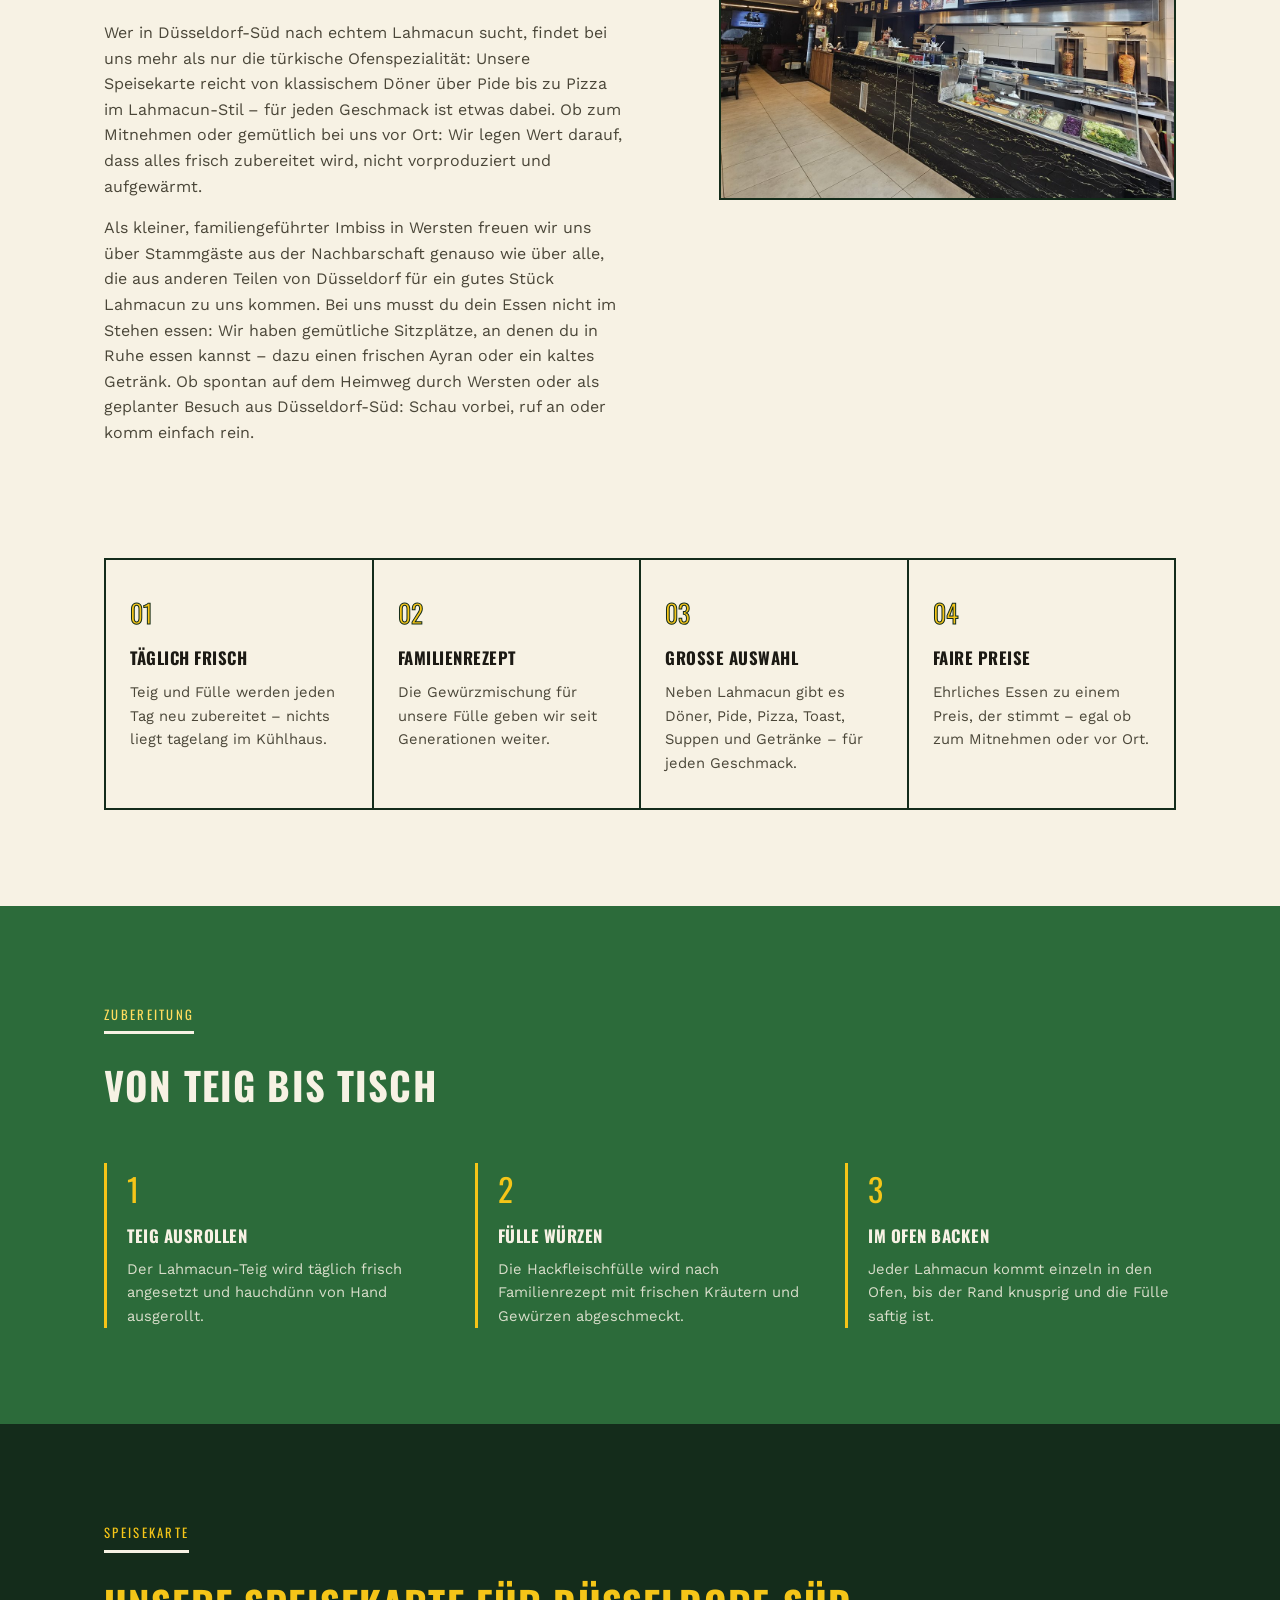
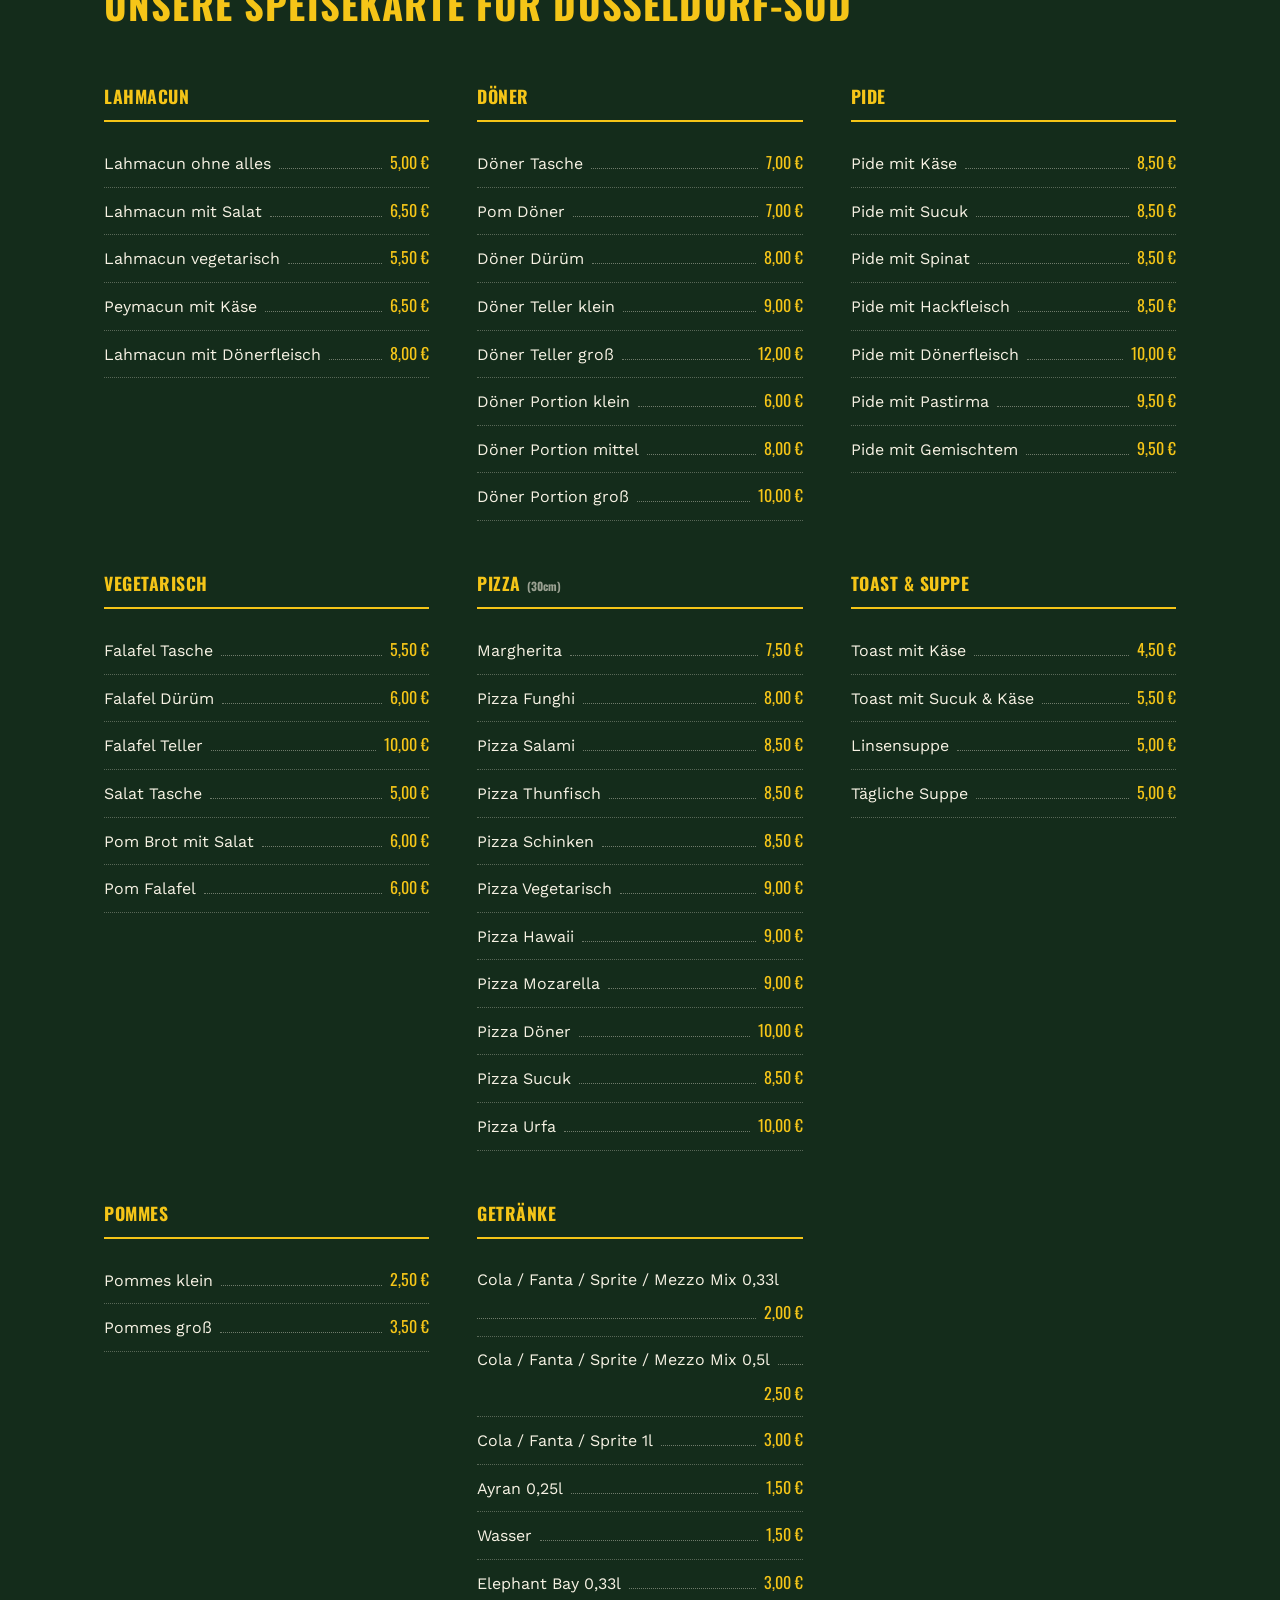
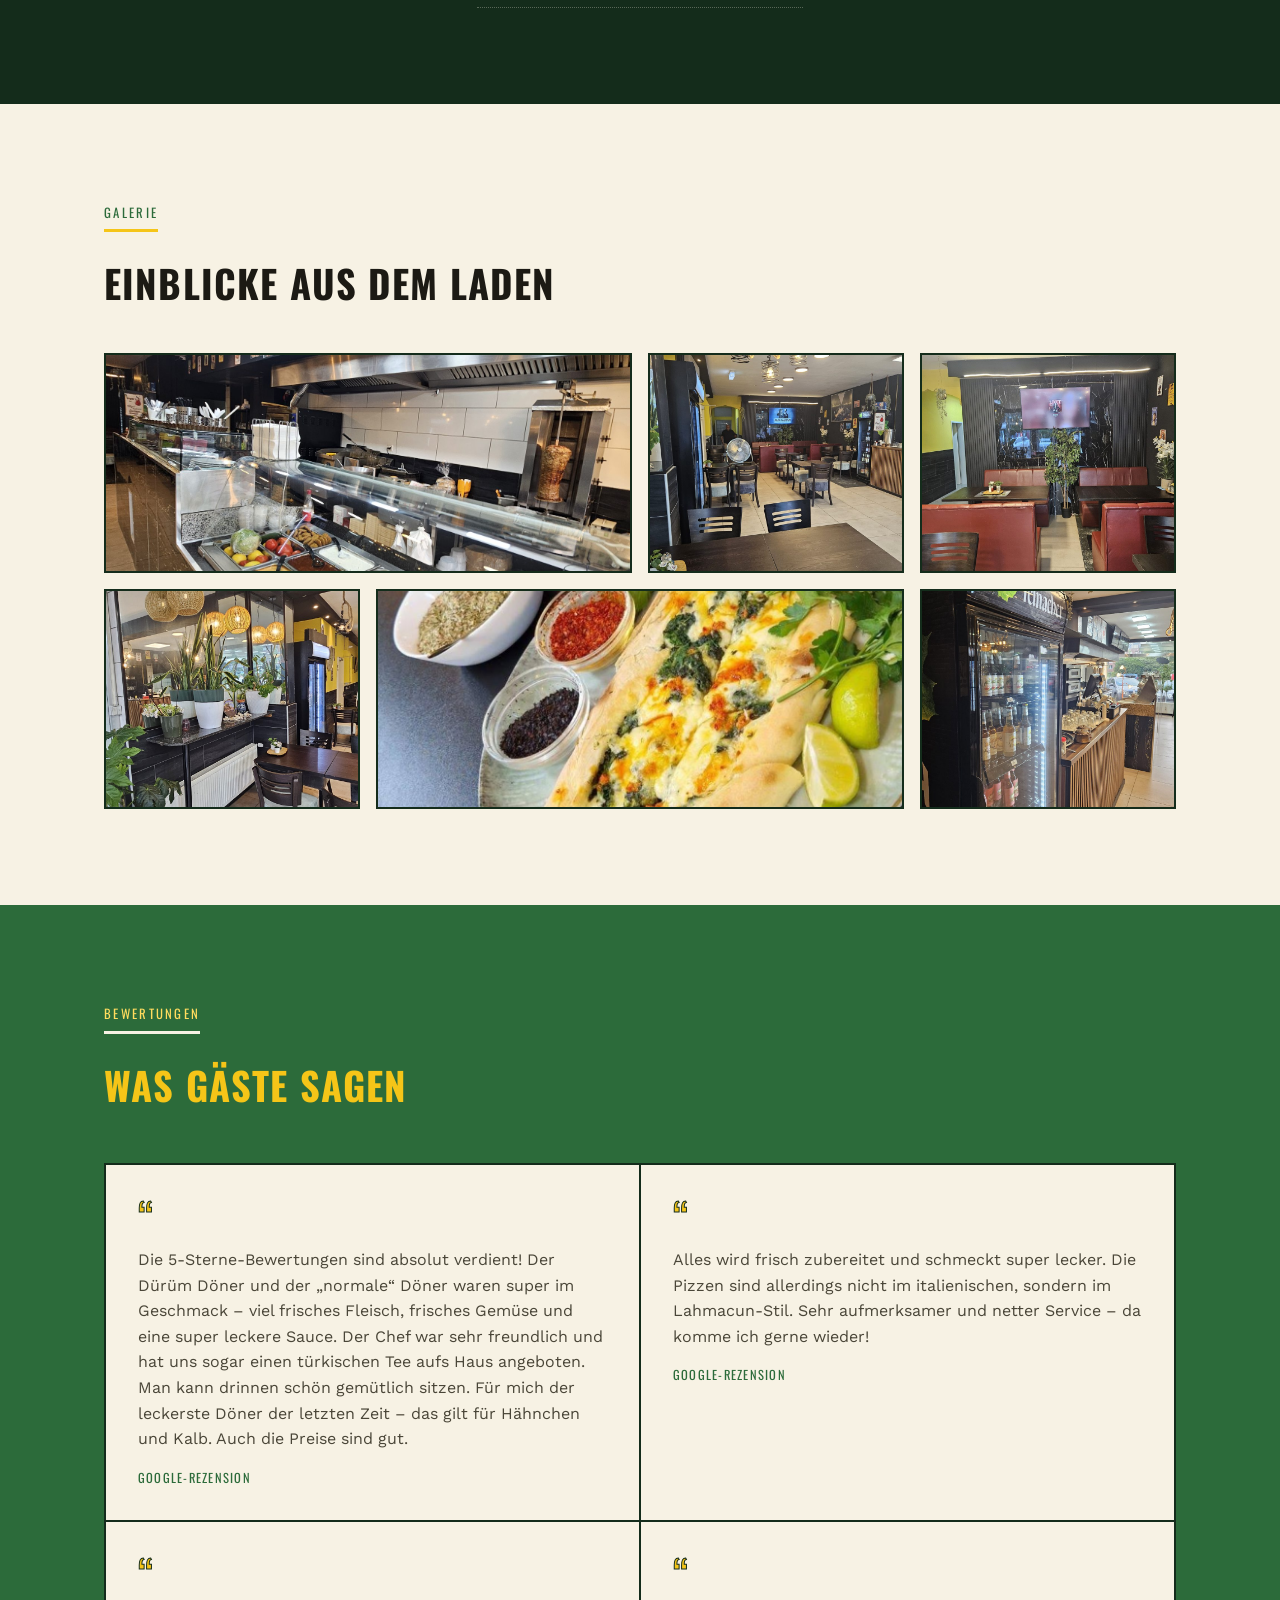
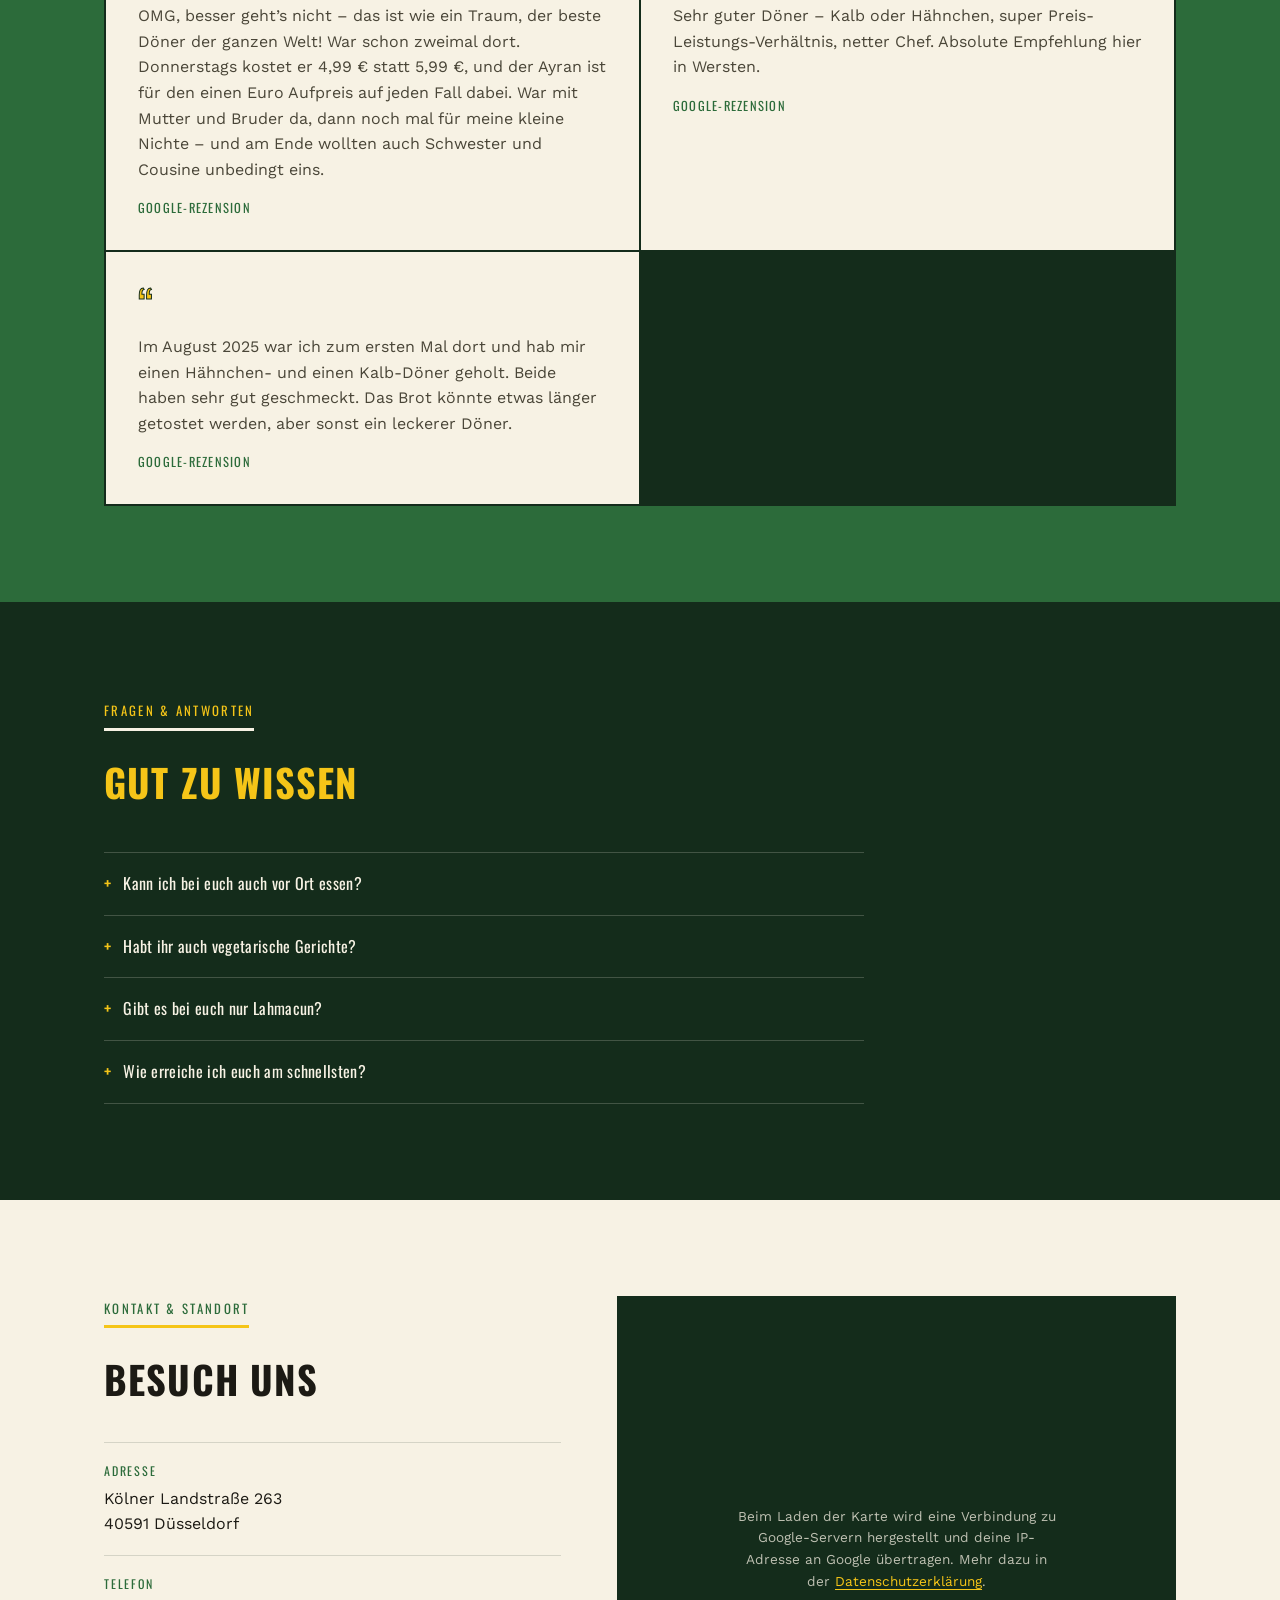
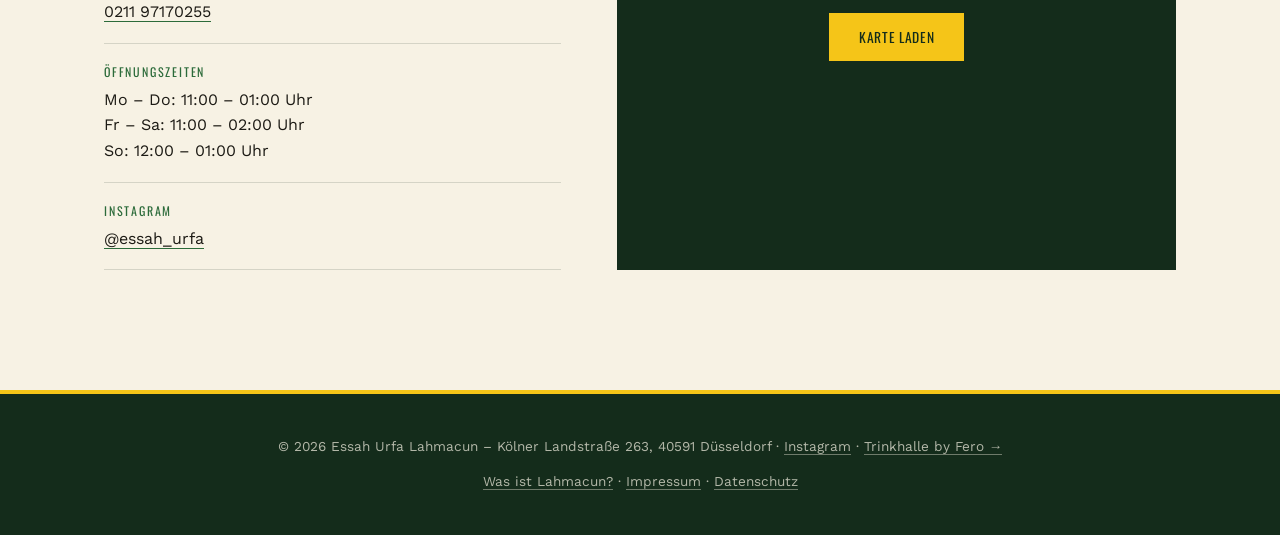
==== commit dfc760bf: "Add real Essah Urfa opening hours (DE/EN/TR + JSON-LD) Hours taken from the Google Maps listing: Mon" ====
--- a/index.html
+++ b/index.html
@@ -47,6 +47,11 @@
         "latitude": 51.184088,
         "longitude": 6.820766
       },
+      "openingHoursSpecification": [
+        { "@type": "OpeningHoursSpecification", "dayOfWeek": ["Monday", "Tuesday", "Wednesday", "Thursday"], "opens": "11:00", "closes": "01:00" },
+        { "@type": "OpeningHoursSpecification", "dayOfWeek": ["Friday", "Saturday"], "opens": "11:00", "closes": "02:00" },
+        { "@type": "OpeningHoursSpecification", "dayOfWeek": "Sunday", "opens": "12:00", "closes": "01:00" }
+      ],
       "hasMap": "https://www.google.com/maps?q=51.184088,6.820766",
       "hasMenu": "https://essah-urfa.de/#speisekarte",
       "sameAs": ["https://www.instagram.com/essah_urfa/"],
@@ -392,8 +397,9 @@
           <div class="contact-row">
             <dt>&Ouml;ffnungszeiten</dt>
             <dd id="openingHours">
-              Mo &ndash; Do: 10:00 &ndash; 24:00 Uhr<br>
-              <small>(Fr &ndash; So: wird noch erg&auml;nzt)</small>
+              Mo &ndash; Do: 11:00 &ndash; 01:00 Uhr<br>
+              Fr &ndash; Sa: 11:00 &ndash; 02:00 Uhr<br>
+              So: 12:00 &ndash; 01:00 Uhr
             </dd>
           </div>
           <div class="contact-row">
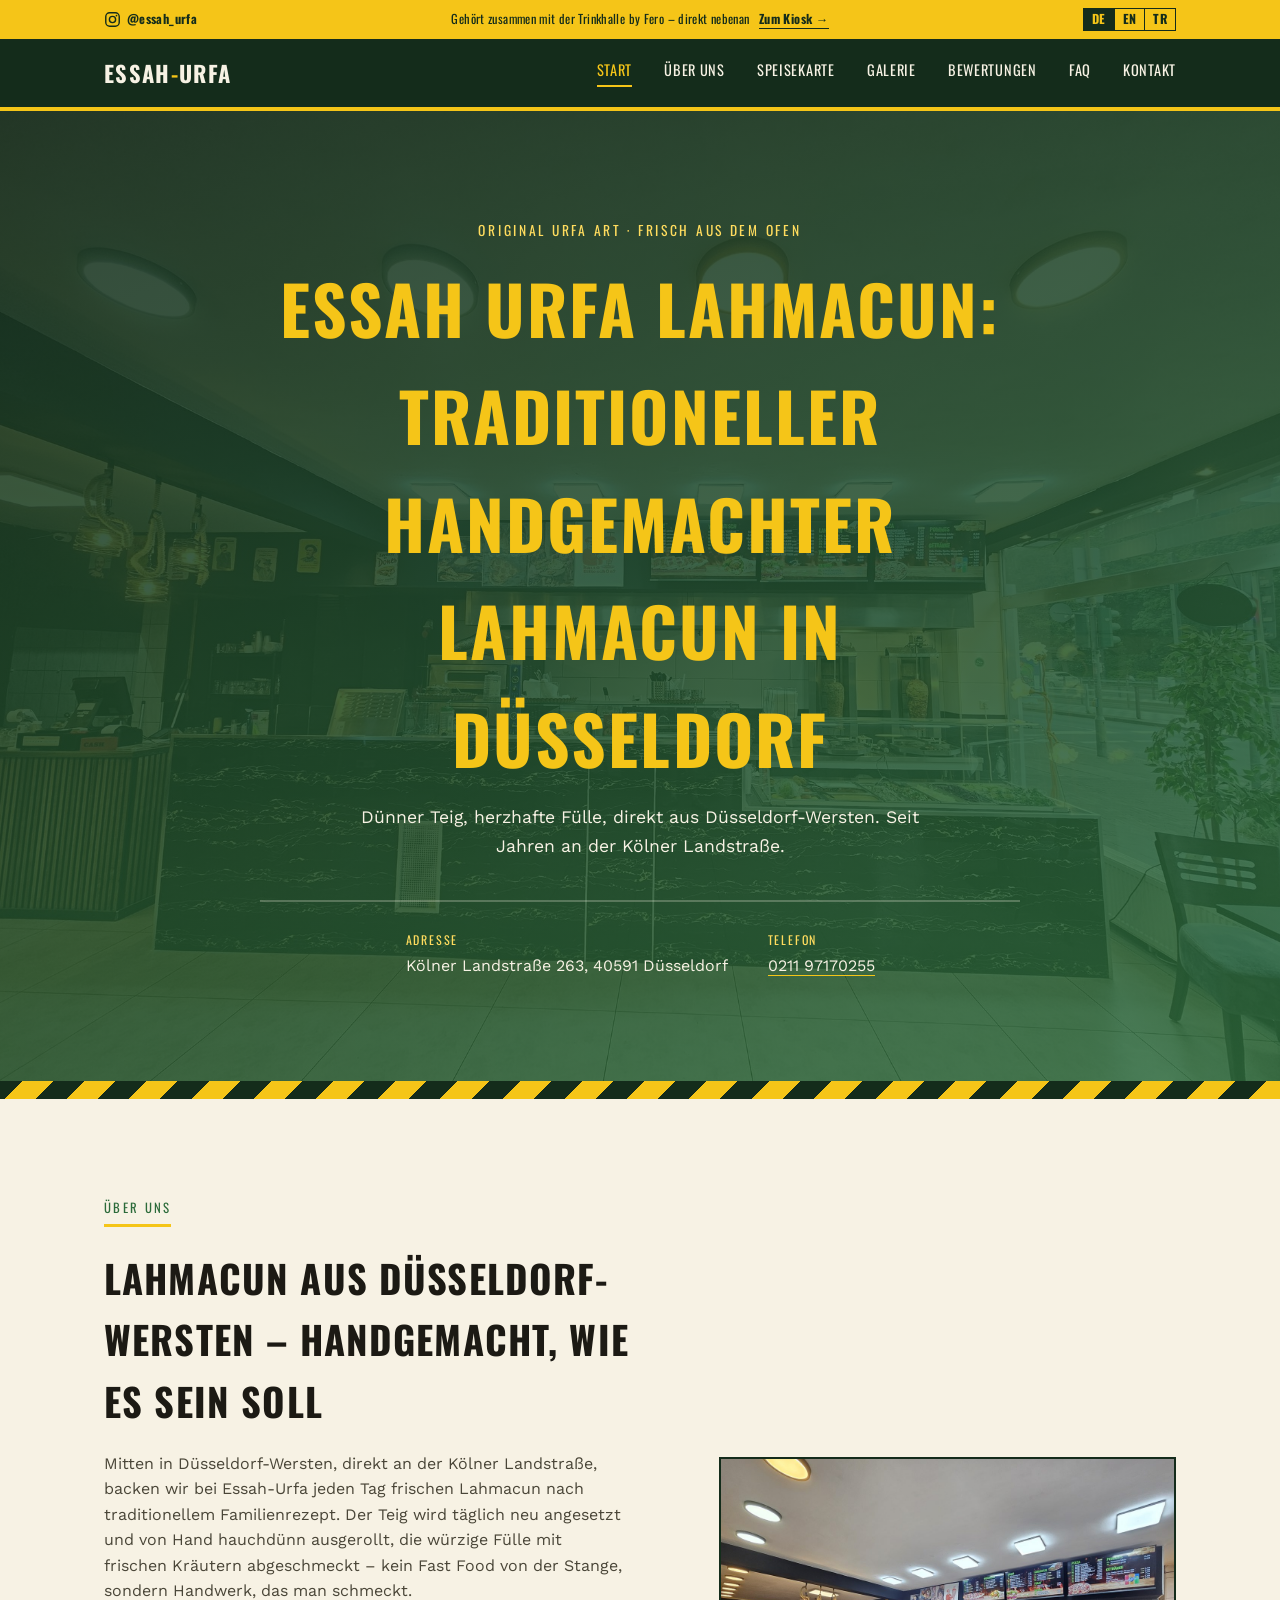
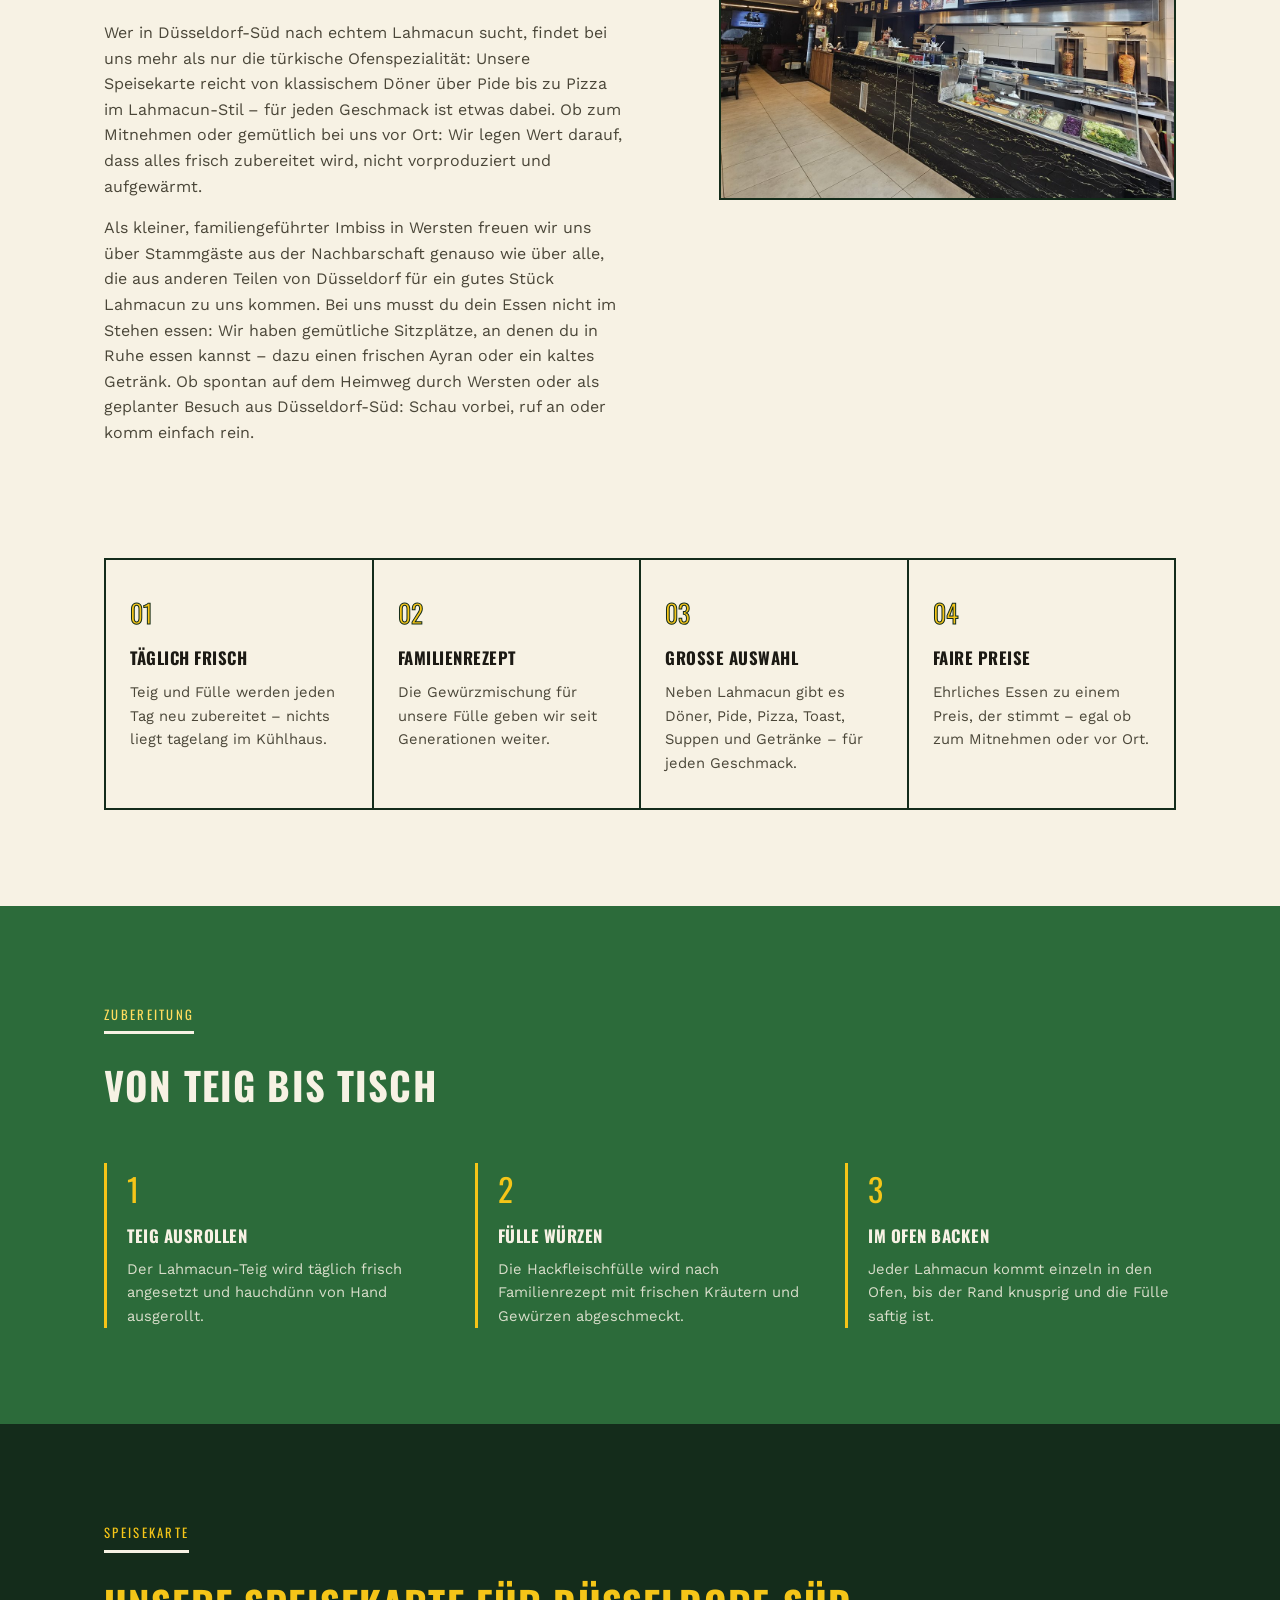
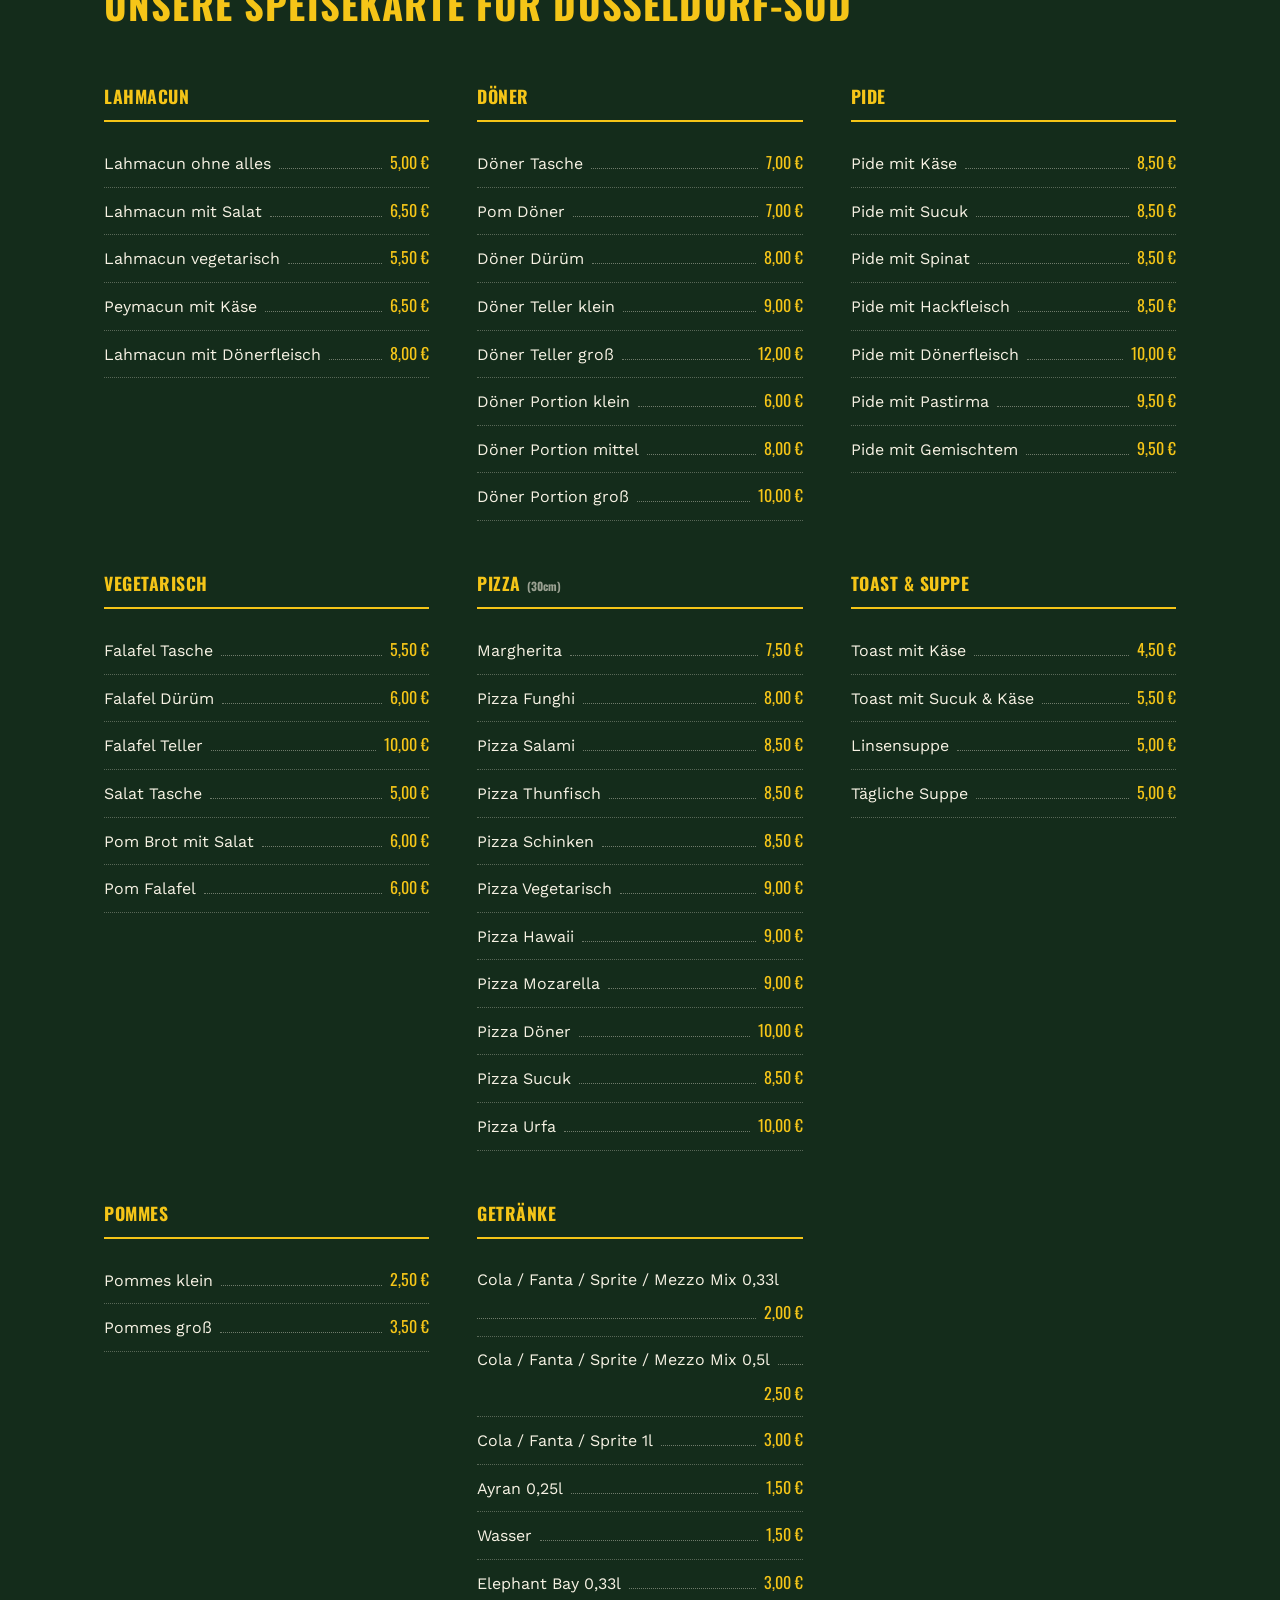
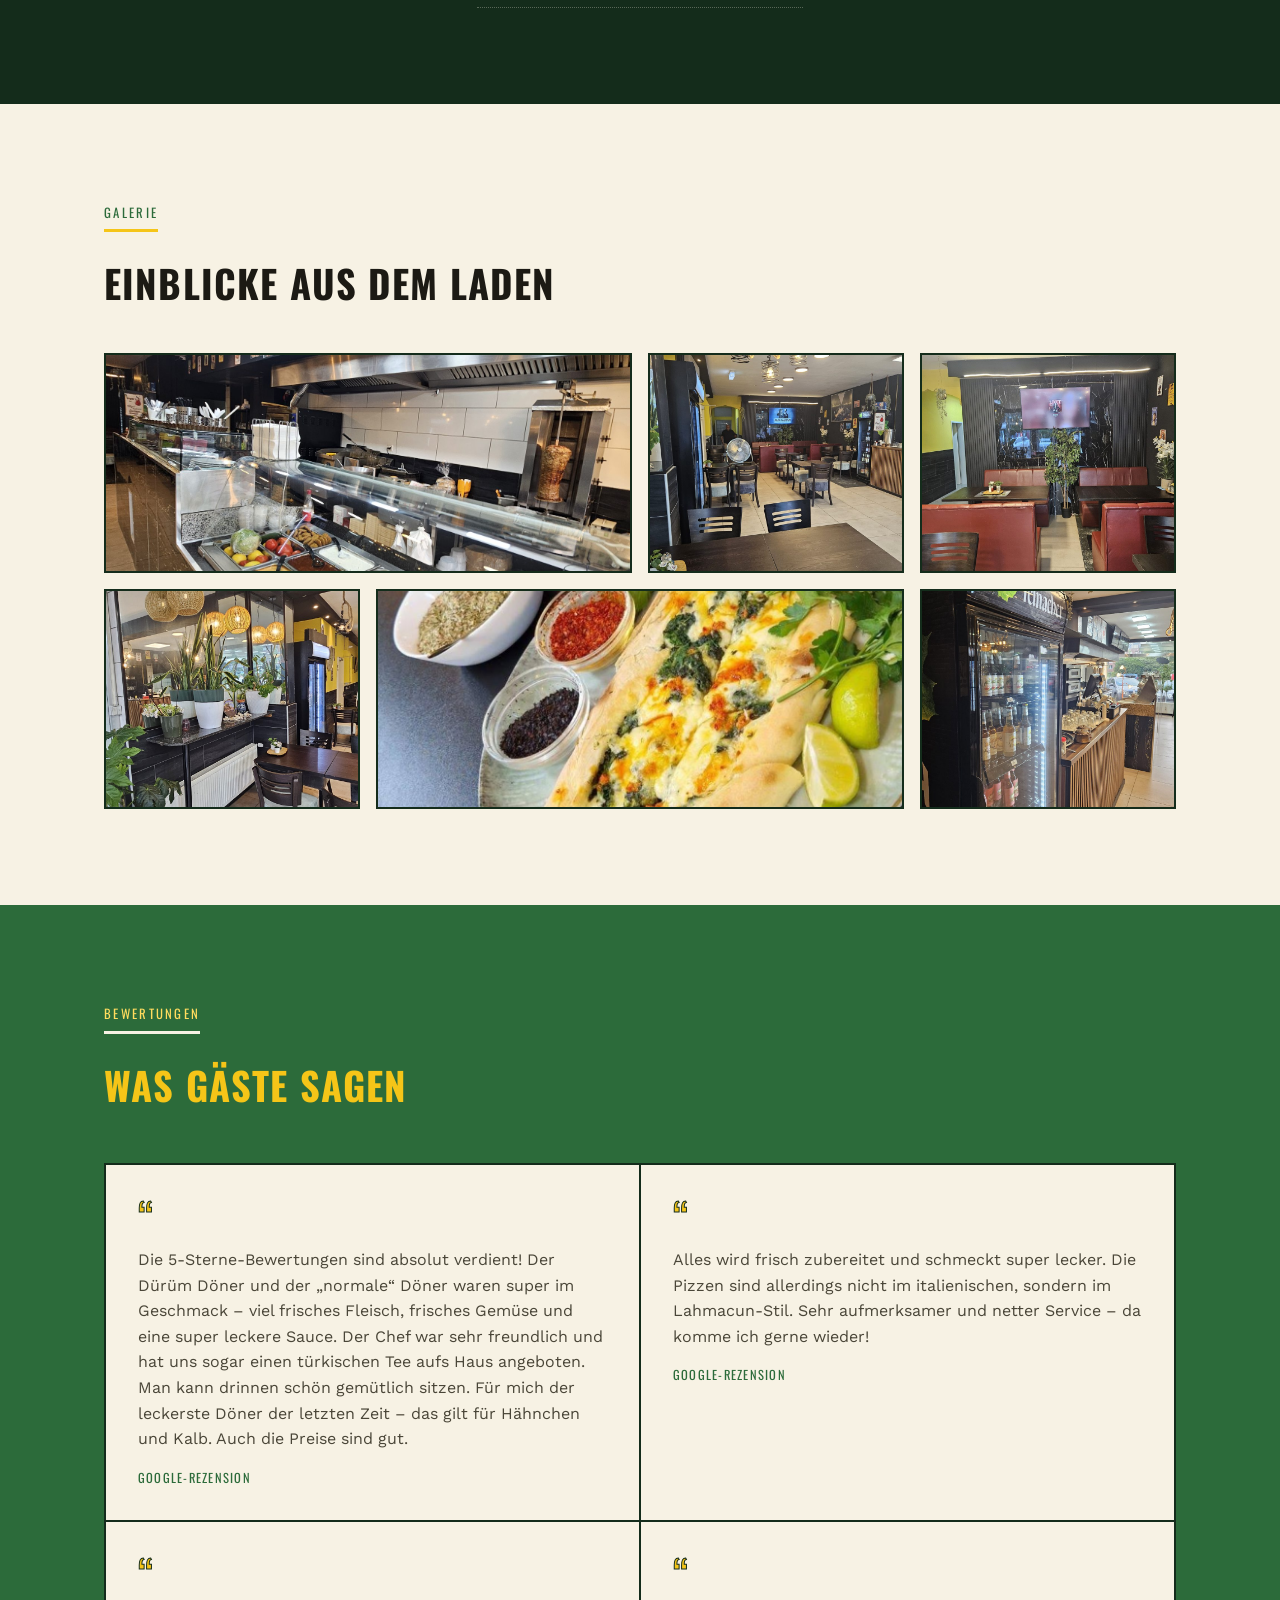
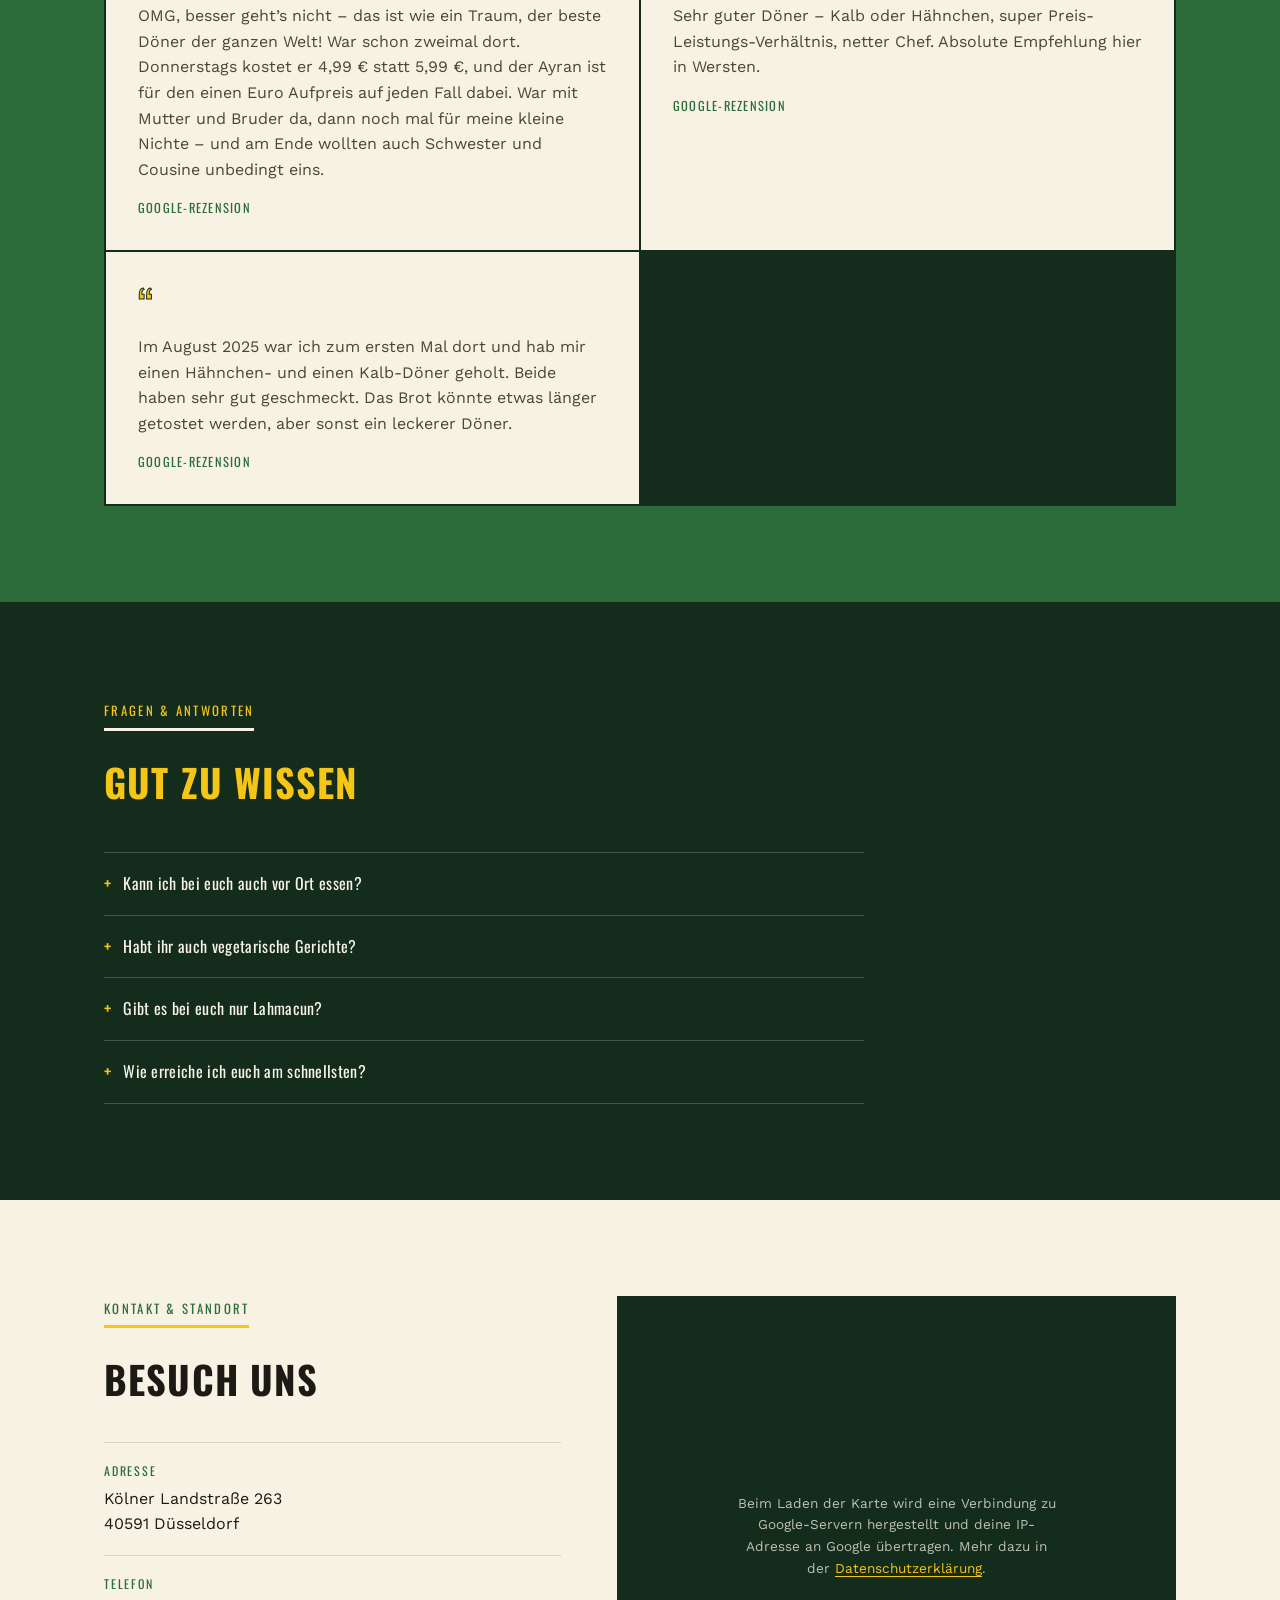
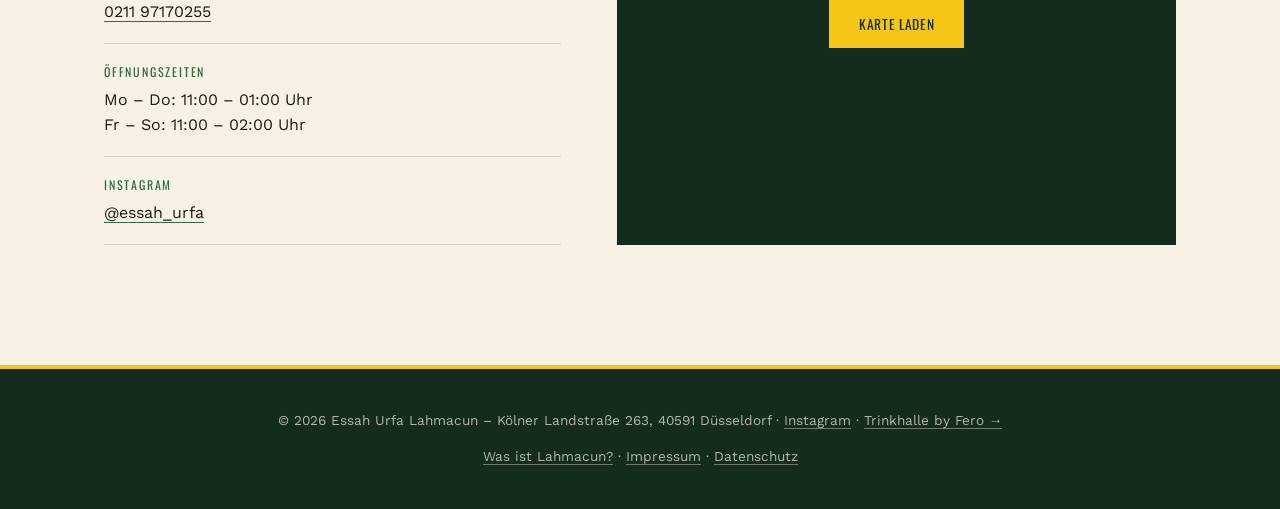
==== commit 3cad2a70: "Sunday opening hours same as Saturday (11:00-02:00) Co-Authored-By: Claude Opus 5.5 <noreply@anthrop" ====
--- a/index.html
+++ b/index.html
@@ -49,8 +49,7 @@
       },
       "openingHoursSpecification": [
         { "@type": "OpeningHoursSpecification", "dayOfWeek": ["Monday", "Tuesday", "Wednesday", "Thursday"], "opens": "11:00", "closes": "01:00" },
-        { "@type": "OpeningHoursSpecification", "dayOfWeek": ["Friday", "Saturday"], "opens": "11:00", "closes": "02:00" },
-        { "@type": "OpeningHoursSpecification", "dayOfWeek": "Sunday", "opens": "12:00", "closes": "01:00" }
+        { "@type": "OpeningHoursSpecification", "dayOfWeek": ["Friday", "Saturday", "Sunday"], "opens": "11:00", "closes": "02:00" }
       ],
       "hasMap": "https://www.google.com/maps?q=51.184088,6.820766",
       "hasMenu": "https://essah-urfa.de/#speisekarte",
@@ -398,8 +397,7 @@
             <dt>&Ouml;ffnungszeiten</dt>
             <dd id="openingHours">
               Mo &ndash; Do: 11:00 &ndash; 01:00 Uhr<br>
-              Fr &ndash; Sa: 11:00 &ndash; 02:00 Uhr<br>
-              So: 12:00 &ndash; 01:00 Uhr
+              Fr &ndash; So: 11:00 &ndash; 02:00 Uhr
             </dd>
           </div>
           <div class="contact-row">
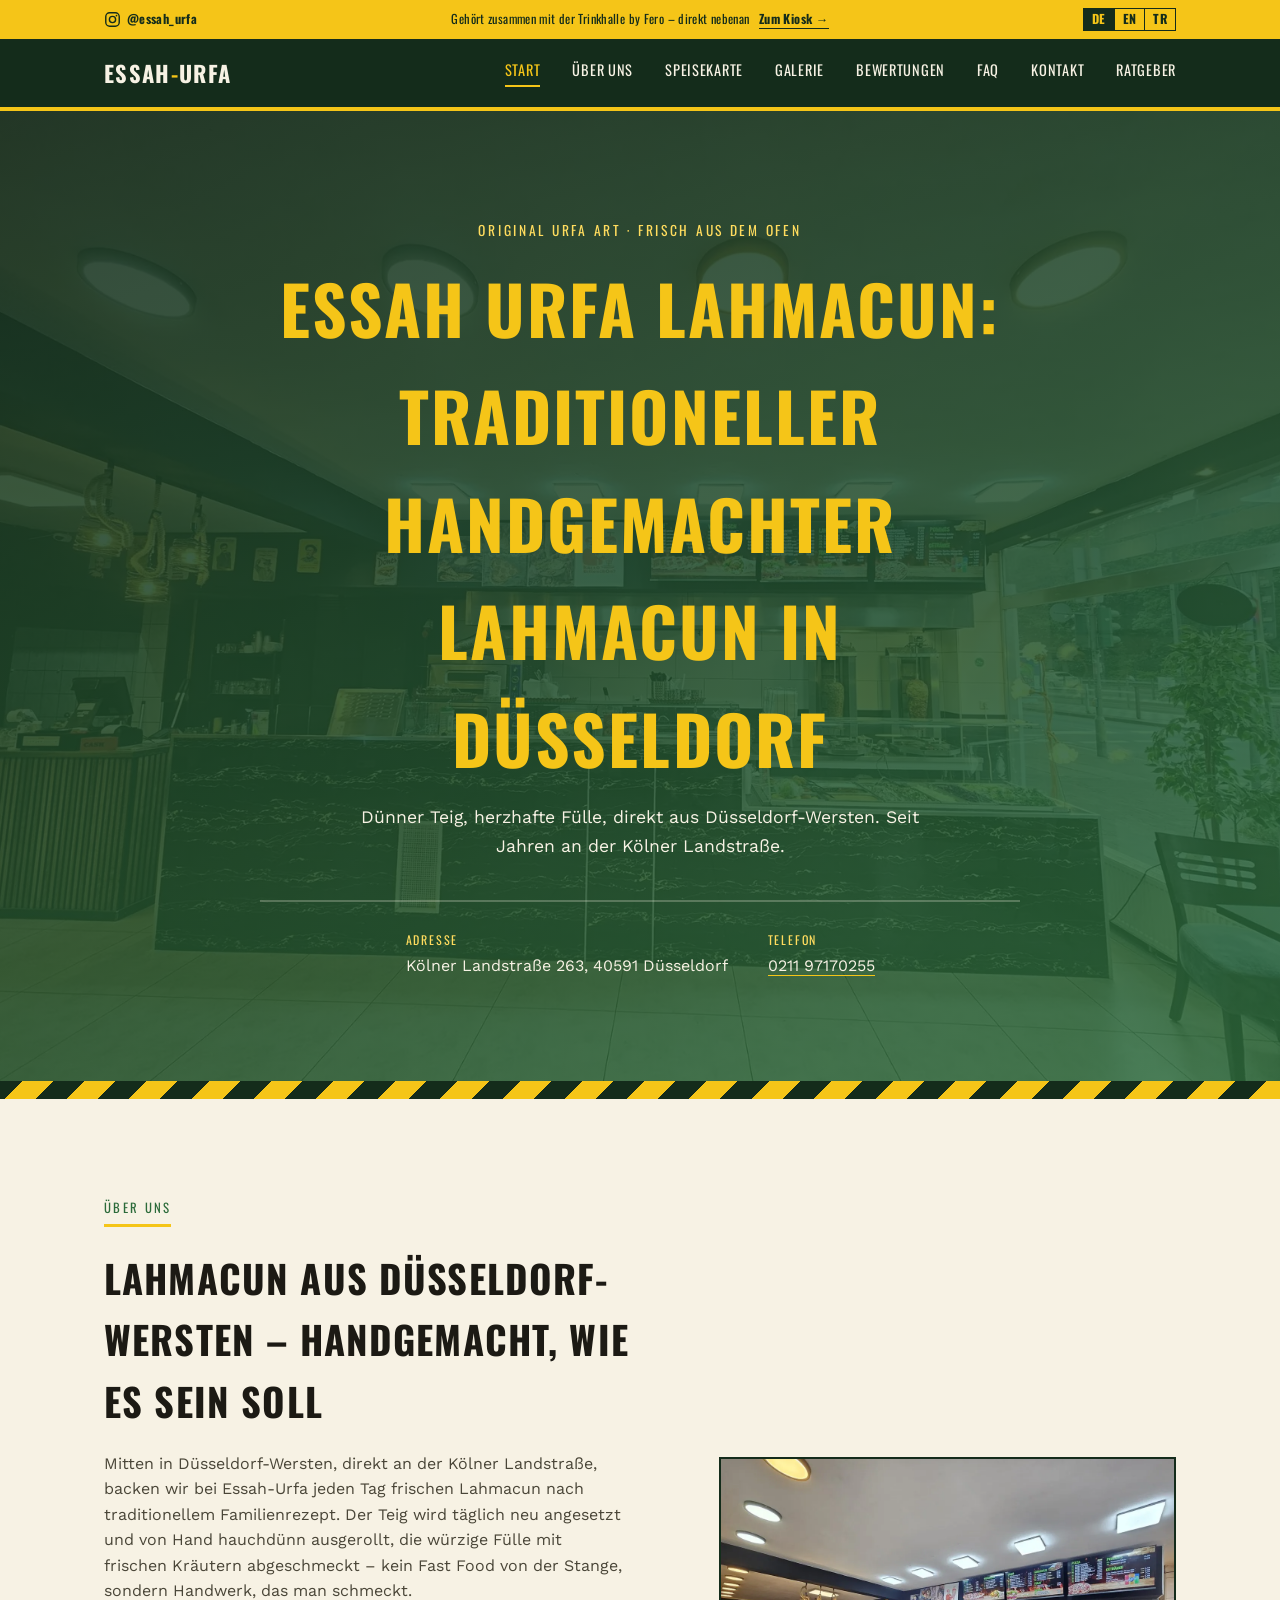
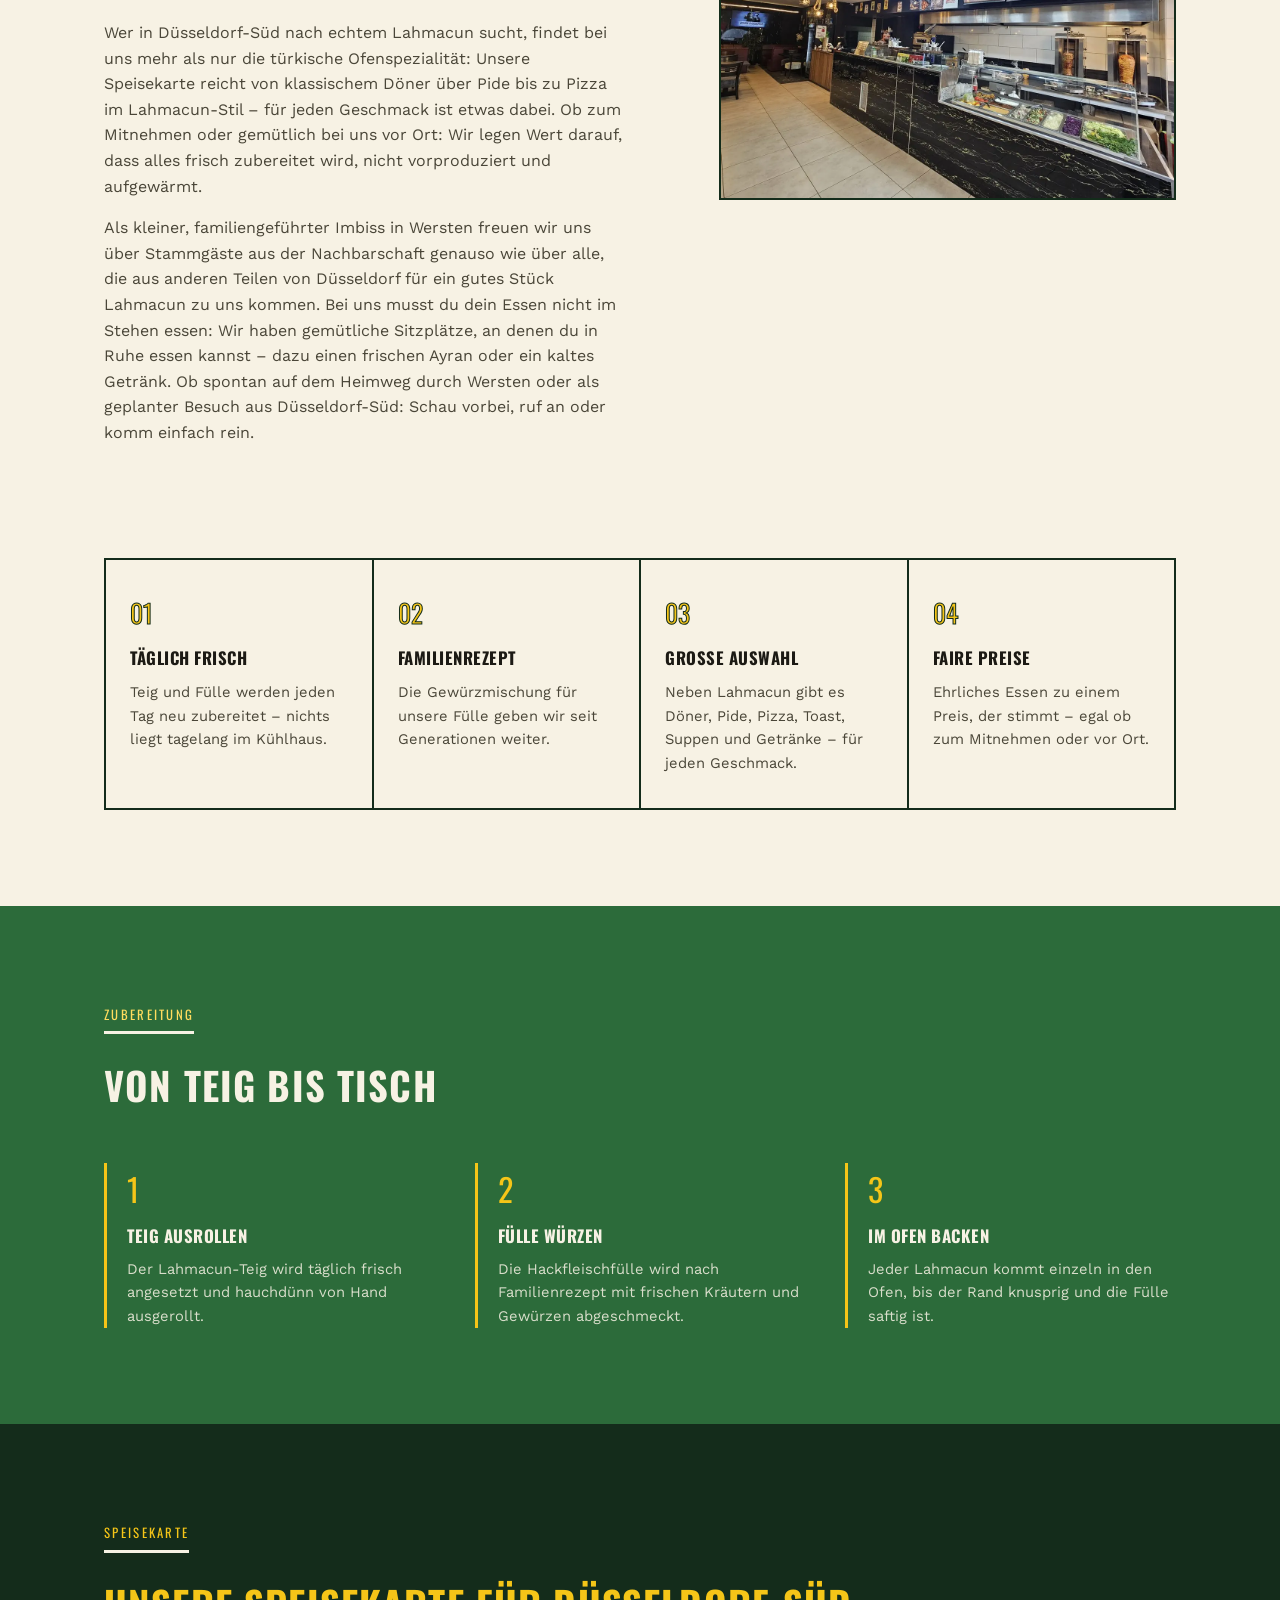
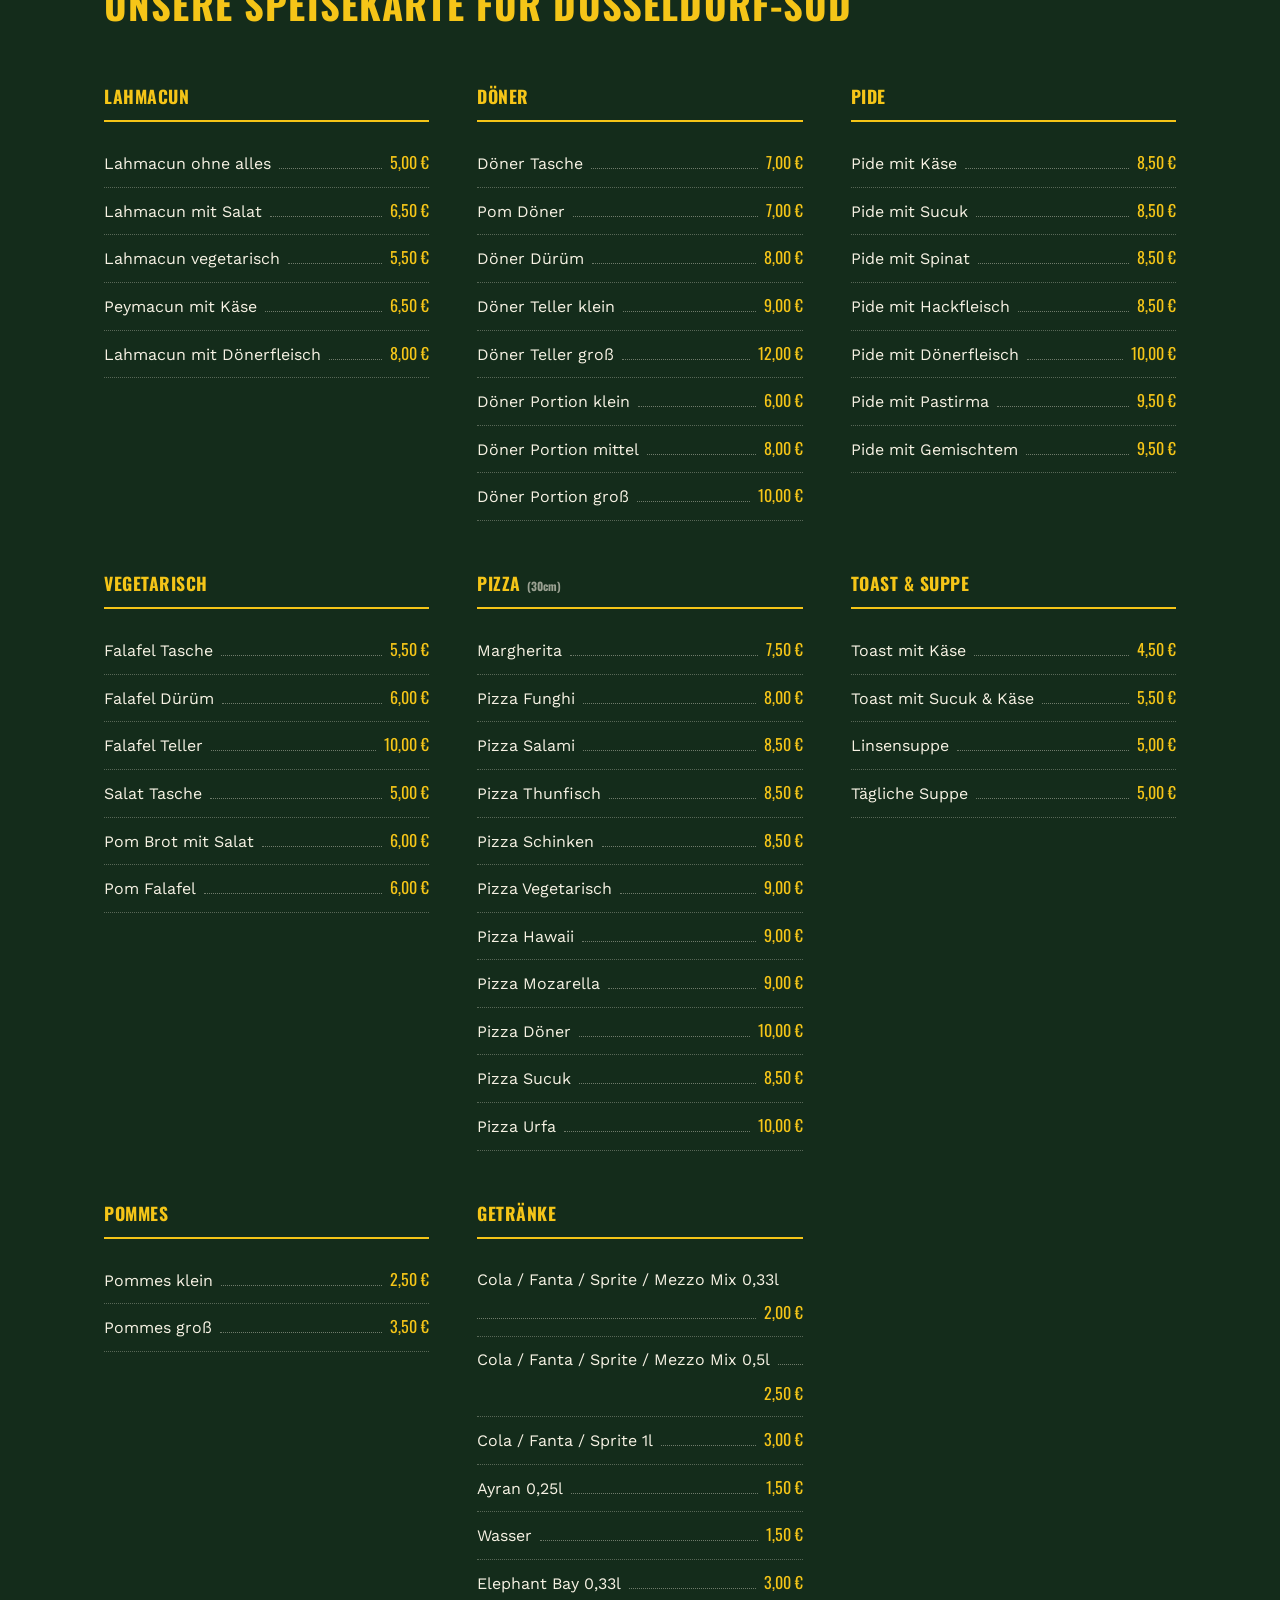
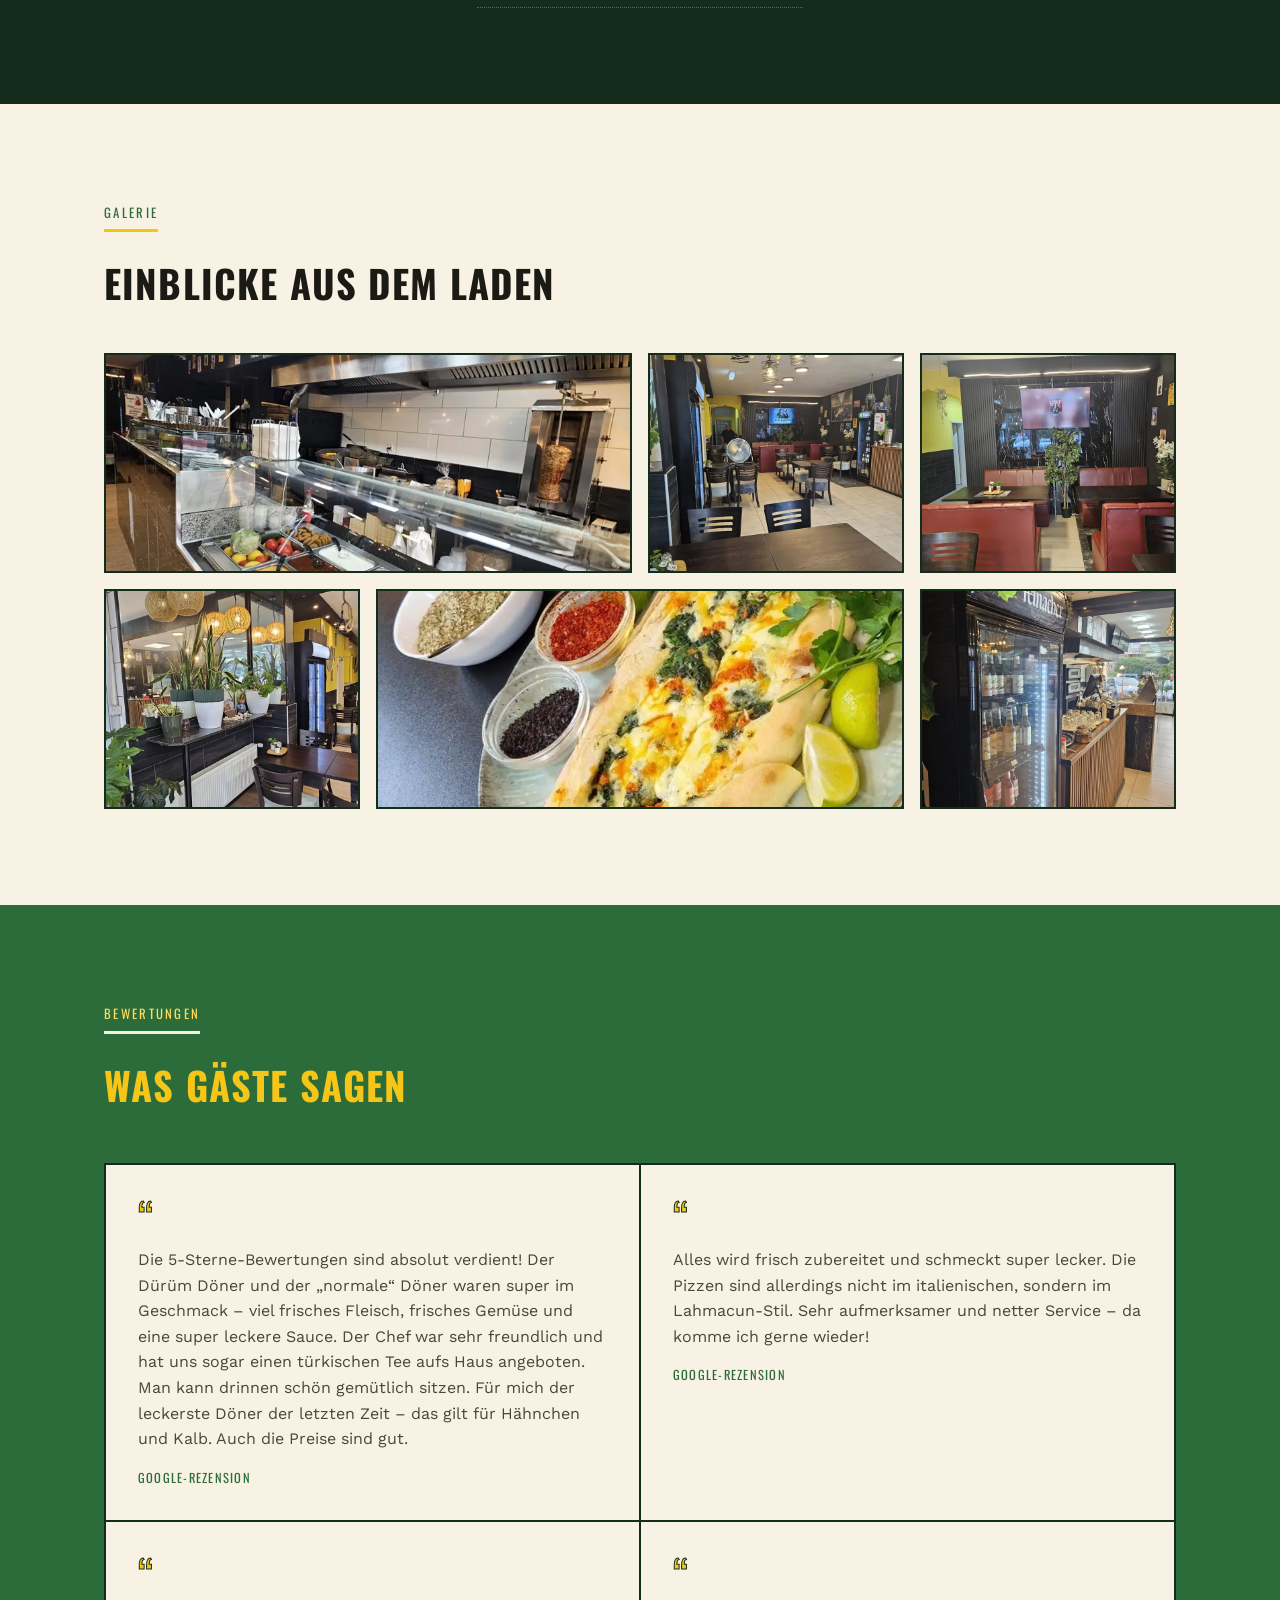
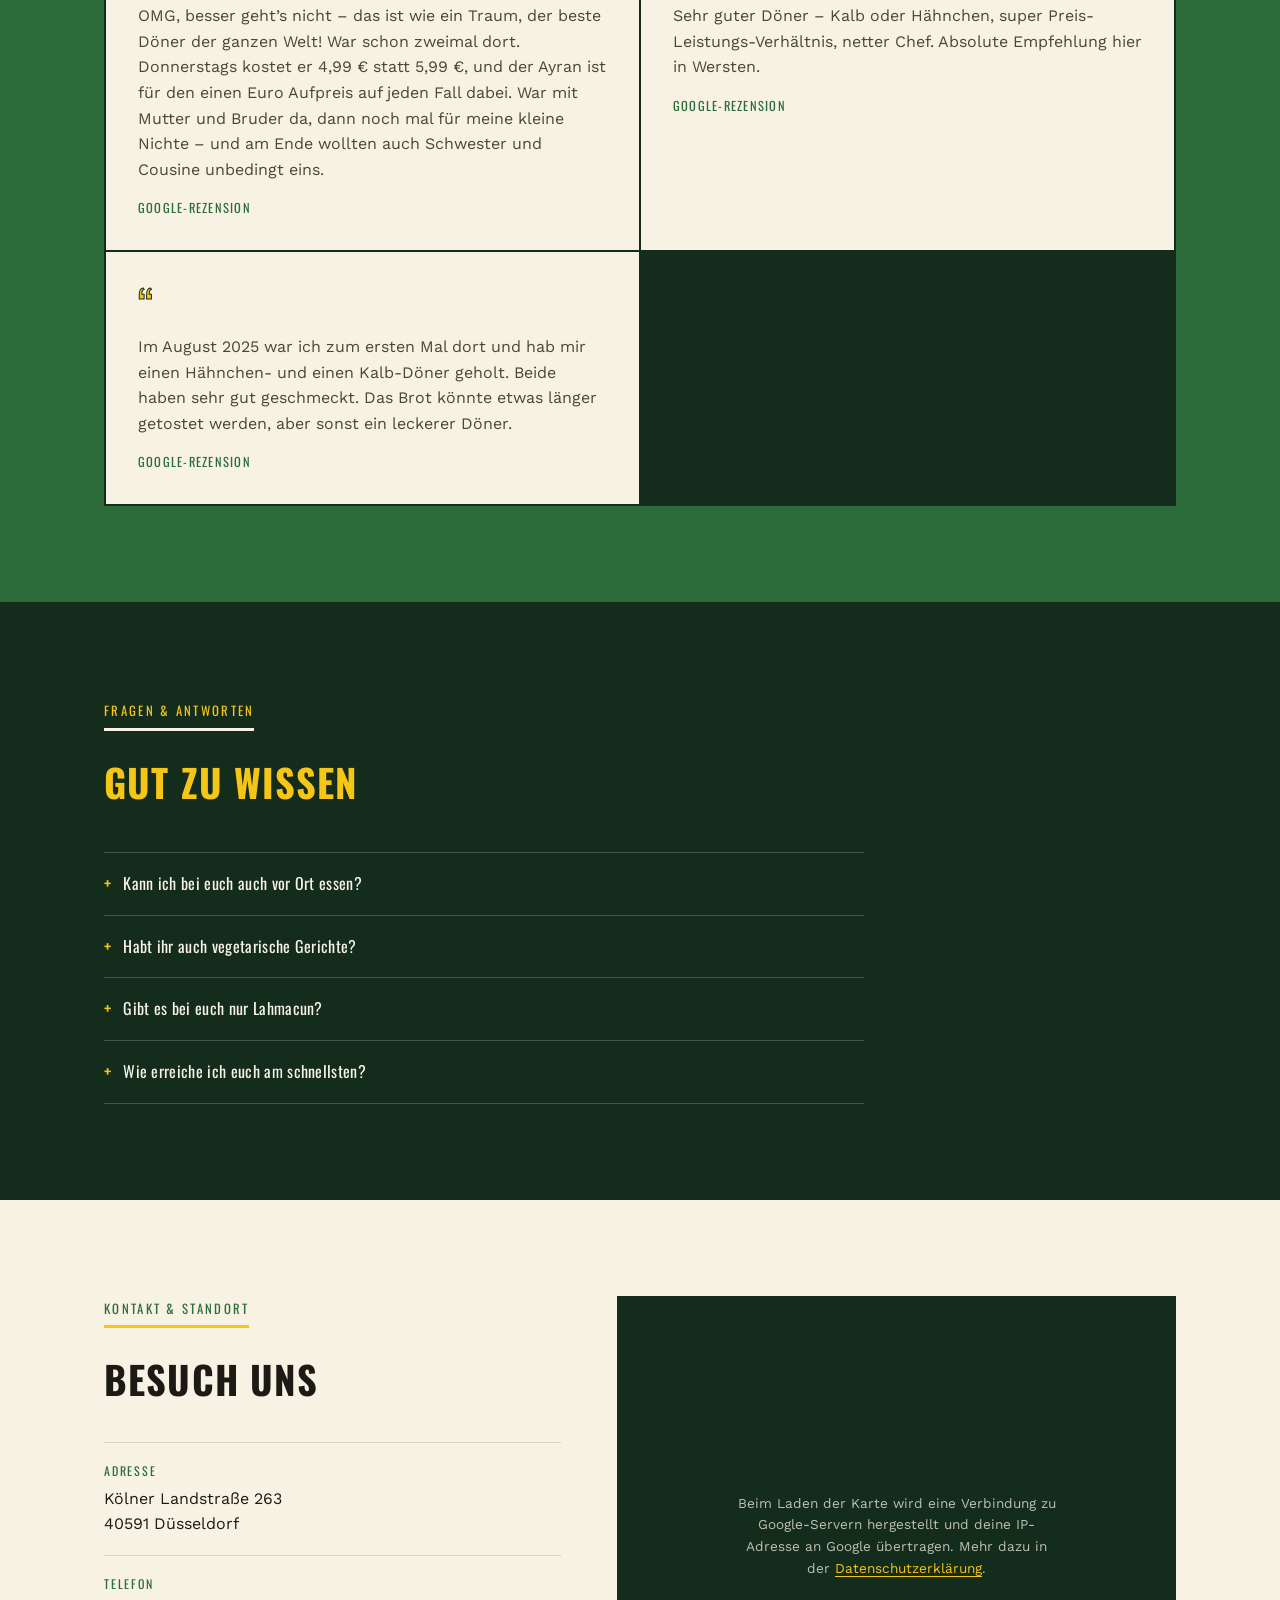
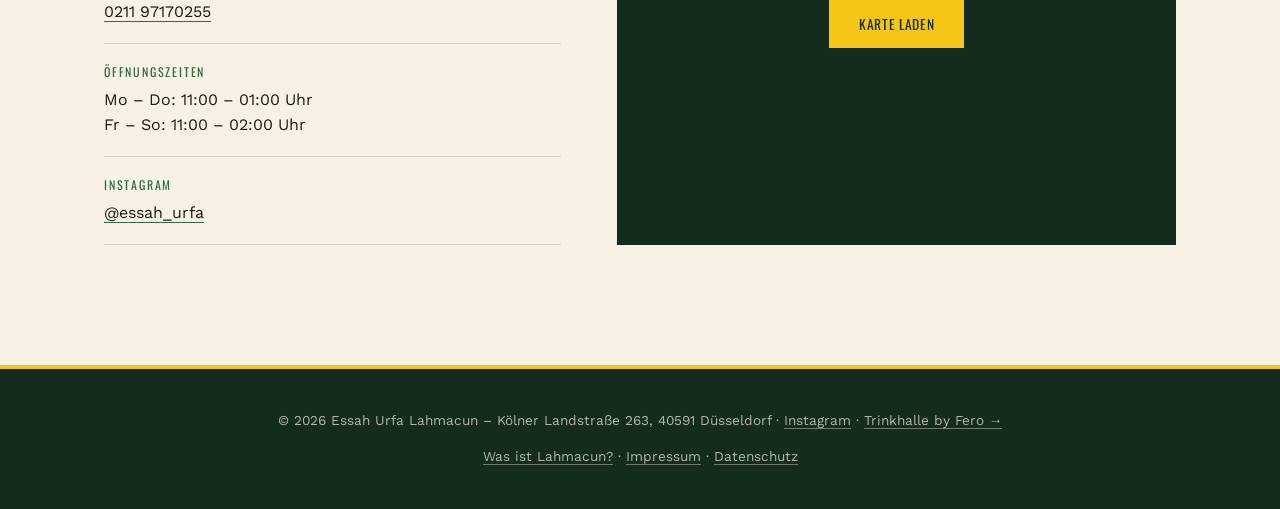
==== commit e7798603: "SEO pass: structured data, headings, alt texts, links, WebP, i18n guide - Restaurant JSON-LD: region" ====
--- a/index.html
+++ b/index.html
@@ -29,40 +29,620 @@
       "@type": "FastFoodRestaurant",
       "@id": "https://essah-urfa.de/#restaurant",
       "name": "Essah Urfa Lahmacun",
-      "alternateName": ["Essah-Urfa", "Essah Urfa", "essah_urfa"],
+      "alternateName": [
+        "Essah-Urfa",
+        "Essah Urfa",
+        "essah_urfa"
+      ],
       "image": "https://essah-urfa.de/images/web/hero.jpg",
       "telephone": "+49 211 97170255",
-      "servesCuisine": ["Türkisch", "Lahmacun", "Döner", "Pide", "Pizza"],
+      "servesCuisine": [
+        "Türkisch",
+        "Lahmacun",
+        "Döner",
+        "Pide",
+        "Pizza"
+      ],
       "priceRange": "€",
-      "areaServed": ["Düsseldorf", "Düsseldorf-Wersten", "Düsseldorf-Süd"],
+      "areaServed": [
+        "Düsseldorf",
+        "Düsseldorf-Wersten",
+        "Düsseldorf-Süd"
+      ],
       "address": {
         "@type": "PostalAddress",
         "streetAddress": "Kölner Landstraße 263",
         "postalCode": "40591",
         "addressLocality": "Düsseldorf",
+        "addressRegion": "Nordrhein-Westfalen",
         "addressCountry": "DE"
       },
+      "containedInPlace": {
+        "@type": "Place",
+        "name": "Düsseldorf-Wersten"
+      },
+      "description": "Lahmacun-Imbiss in Düsseldorf-Wersten: handgemachter Lahmacun nach Familienrezept, dazu Döner, Pide und Pizza.",
       "geo": {
         "@type": "GeoCoordinates",
         "latitude": 51.184088,
         "longitude": 6.820766
       },
       "openingHoursSpecification": [
-        { "@type": "OpeningHoursSpecification", "dayOfWeek": ["Monday", "Tuesday", "Wednesday", "Thursday"], "opens": "11:00", "closes": "01:00" },
-        { "@type": "OpeningHoursSpecification", "dayOfWeek": ["Friday", "Saturday", "Sunday"], "opens": "11:00", "closes": "02:00" }
+        {
+          "@type": "OpeningHoursSpecification",
+          "dayOfWeek": [
+            "Monday",
+            "Tuesday",
+            "Wednesday",
+            "Thursday"
+          ],
+          "opens": "11:00",
+          "closes": "01:00"
+        },
+        {
+          "@type": "OpeningHoursSpecification",
+          "dayOfWeek": [
+            "Friday",
+            "Saturday",
+            "Sunday"
+          ],
+          "opens": "11:00",
+          "closes": "02:00"
+        }
       ],
       "hasMap": "https://www.google.com/maps?q=51.184088,6.820766",
-      "hasMenu": "https://essah-urfa.de/#speisekarte",
-      "sameAs": ["https://www.instagram.com/essah_urfa/"],
+      "hasMenu": {
+        "@type": "Menu",
+        "url": "https://essah-urfa.de/#speisekarte",
+        "hasMenuSection": [
+          {
+            "@type": "MenuSection",
+            "name": "Lahmacun",
+            "hasMenuItem": [
+              {
+                "@type": "MenuItem",
+                "name": "Lahmacun ohne alles",
+                "offers": {
+                  "@type": "Offer",
+                  "price": "5.00",
+                  "priceCurrency": "EUR"
+                }
+              },
+              {
+                "@type": "MenuItem",
+                "name": "Lahmacun mit Salat",
+                "offers": {
+                  "@type": "Offer",
+                  "price": "6.50",
+                  "priceCurrency": "EUR"
+                }
+              },
+              {
+                "@type": "MenuItem",
+                "name": "Lahmacun vegetarisch",
+                "offers": {
+                  "@type": "Offer",
+                  "price": "5.50",
+                  "priceCurrency": "EUR"
+                }
+              },
+              {
+                "@type": "MenuItem",
+                "name": "Peymacun mit Käse",
+                "offers": {
+                  "@type": "Offer",
+                  "price": "6.50",
+                  "priceCurrency": "EUR"
+                }
+              },
+              {
+                "@type": "MenuItem",
+                "name": "Lahmacun mit Dönerfleisch",
+                "offers": {
+                  "@type": "Offer",
+                  "price": "8.00",
+                  "priceCurrency": "EUR"
+                }
+              }
+            ]
+          },
+          {
+            "@type": "MenuSection",
+            "name": "Döner",
+            "hasMenuItem": [
+              {
+                "@type": "MenuItem",
+                "name": "Döner Tasche",
+                "offers": {
+                  "@type": "Offer",
+                  "price": "7.00",
+                  "priceCurrency": "EUR"
+                }
+              },
+              {
+                "@type": "MenuItem",
+                "name": "Pom Döner",
+                "offers": {
+                  "@type": "Offer",
+                  "price": "7.00",
+                  "priceCurrency": "EUR"
+                }
+              },
+              {
+                "@type": "MenuItem",
+                "name": "Döner Dürüm",
+                "offers": {
+                  "@type": "Offer",
+                  "price": "8.00",
+                  "priceCurrency": "EUR"
+                }
+              },
+              {
+                "@type": "MenuItem",
+                "name": "Döner Teller klein",
+                "offers": {
+                  "@type": "Offer",
+                  "price": "9.00",
+                  "priceCurrency": "EUR"
+                }
+              },
+              {
+                "@type": "MenuItem",
+                "name": "Döner Teller groß",
+                "offers": {
+                  "@type": "Offer",
+                  "price": "12.00",
+                  "priceCurrency": "EUR"
+                }
+              },
+              {
+                "@type": "MenuItem",
+                "name": "Döner Portion klein",
+                "offers": {
+                  "@type": "Offer",
+                  "price": "6.00",
+                  "priceCurrency": "EUR"
+                }
+              },
+              {
+                "@type": "MenuItem",
+                "name": "Döner Portion mittel",
+                "offers": {
+                  "@type": "Offer",
+                  "price": "8.00",
+                  "priceCurrency": "EUR"
+                }
+              },
+              {
+                "@type": "MenuItem",
+                "name": "Döner Portion groß",
+                "offers": {
+                  "@type": "Offer",
+                  "price": "10.00",
+                  "priceCurrency": "EUR"
+                }
+              }
+            ]
+          },
+          {
+            "@type": "MenuSection",
+            "name": "Pide",
+            "hasMenuItem": [
+              {
+                "@type": "MenuItem",
+                "name": "Pide mit Käse",
+                "offers": {
+                  "@type": "Offer",
+                  "price": "8.50",
+                  "priceCurrency": "EUR"
+                }
+              },
+              {
+                "@type": "MenuItem",
+                "name": "Pide mit Sucuk",
+                "offers": {
+                  "@type": "Offer",
+                  "price": "8.50",
+                  "priceCurrency": "EUR"
+                }
+              },
+              {
+                "@type": "MenuItem",
+                "name": "Pide mit Spinat",
+                "offers": {
+                  "@type": "Offer",
+                  "price": "8.50",
+                  "priceCurrency": "EUR"
+                }
+              },
+              {
+                "@type": "MenuItem",
+                "name": "Pide mit Hackfleisch",
+                "offers": {
+                  "@type": "Offer",
+                  "price": "8.50",
+                  "priceCurrency": "EUR"
+                }
+              },
+              {
+                "@type": "MenuItem",
+                "name": "Pide mit Dönerfleisch",
+                "offers": {
+                  "@type": "Offer",
+                  "price": "10.00",
+                  "priceCurrency": "EUR"
+                }
+              },
+              {
+                "@type": "MenuItem",
+                "name": "Pide mit Pastirma",
+                "offers": {
+                  "@type": "Offer",
+                  "price": "9.50",
+                  "priceCurrency": "EUR"
+                }
+              },
+              {
+                "@type": "MenuItem",
+                "name": "Pide mit Gemischtem",
+                "offers": {
+                  "@type": "Offer",
+                  "price": "9.50",
+                  "priceCurrency": "EUR"
+                }
+              }
+            ]
+          },
+          {
+            "@type": "MenuSection",
+            "name": "Vegetarisch",
+            "hasMenuItem": [
+              {
+                "@type": "MenuItem",
+                "name": "Falafel Tasche",
+                "offers": {
+                  "@type": "Offer",
+                  "price": "5.50",
+                  "priceCurrency": "EUR"
+                }
+              },
+              {
+                "@type": "MenuItem",
+                "name": "Falafel Dürüm",
+                "offers": {
+                  "@type": "Offer",
+                  "price": "6.00",
+                  "priceCurrency": "EUR"
+                }
+              },
+              {
+                "@type": "MenuItem",
+                "name": "Falafel Teller",
+                "offers": {
+                  "@type": "Offer",
+                  "price": "10.00",
+                  "priceCurrency": "EUR"
+                }
+              },
+              {
+                "@type": "MenuItem",
+                "name": "Salat Tasche",
+                "offers": {
+                  "@type": "Offer",
+                  "price": "5.00",
+                  "priceCurrency": "EUR"
+                }
+              },
+              {
+                "@type": "MenuItem",
+                "name": "Pom Brot mit Salat",
+                "offers": {
+                  "@type": "Offer",
+                  "price": "6.00",
+                  "priceCurrency": "EUR"
+                }
+              },
+              {
+                "@type": "MenuItem",
+                "name": "Pom Falafel",
+                "offers": {
+                  "@type": "Offer",
+                  "price": "6.00",
+                  "priceCurrency": "EUR"
+                }
+              }
+            ]
+          },
+          {
+            "@type": "MenuSection",
+            "name": "Pizza (30cm)",
+            "hasMenuItem": [
+              {
+                "@type": "MenuItem",
+                "name": "Margherita",
+                "offers": {
+                  "@type": "Offer",
+                  "price": "7.50",
+                  "priceCurrency": "EUR"
+                }
+              },
+              {
+                "@type": "MenuItem",
+                "name": "Pizza Funghi",
+                "offers": {
+                  "@type": "Offer",
+                  "price": "8.00",
+                  "priceCurrency": "EUR"
+                }
+              },
+              {
+                "@type": "MenuItem",
+                "name": "Pizza Salami",
+                "offers": {
+                  "@type": "Offer",
+                  "price": "8.50",
+                  "priceCurrency": "EUR"
+                }
+              },
+              {
+                "@type": "MenuItem",
+                "name": "Pizza Thunfisch",
+                "offers": {
+                  "@type": "Offer",
+                  "price": "8.50",
+                  "priceCurrency": "EUR"
+                }
+              },
+              {
+                "@type": "MenuItem",
+                "name": "Pizza Schinken",
+                "offers": {
+                  "@type": "Offer",
+                  "price": "8.50",
+                  "priceCurrency": "EUR"
+                }
+              },
+              {
+                "@type": "MenuItem",
+                "name": "Pizza Vegetarisch",
+                "offers": {
+                  "@type": "Offer",
+                  "price": "9.00",
+                  "priceCurrency": "EUR"
+                }
+              },
+              {
+                "@type": "MenuItem",
+                "name": "Pizza Hawaii",
+                "offers": {
+                  "@type": "Offer",
+                  "price": "9.00",
+                  "priceCurrency": "EUR"
+                }
+              },
+              {
+                "@type": "MenuItem",
+                "name": "Pizza Mozarella",
+                "offers": {
+                  "@type": "Offer",
+                  "price": "9.00",
+                  "priceCurrency": "EUR"
+                }
+              },
+              {
+                "@type": "MenuItem",
+                "name": "Pizza Döner",
+                "offers": {
+                  "@type": "Offer",
+                  "price": "10.00",
+                  "priceCurrency": "EUR"
+                }
+              },
+              {
+                "@type": "MenuItem",
+                "name": "Pizza Sucuk",
+                "offers": {
+                  "@type": "Offer",
+                  "price": "8.50",
+                  "priceCurrency": "EUR"
+                }
+              },
+              {
+                "@type": "MenuItem",
+                "name": "Pizza Urfa",
+                "offers": {
+                  "@type": "Offer",
+                  "price": "10.00",
+                  "priceCurrency": "EUR"
+                }
+              }
+            ]
+          },
+          {
+            "@type": "MenuSection",
+            "name": "Toast & Suppe",
+            "hasMenuItem": [
+              {
+                "@type": "MenuItem",
+                "name": "Toast mit Käse",
+                "offers": {
+                  "@type": "Offer",
+                  "price": "4.50",
+                  "priceCurrency": "EUR"
+                }
+              },
+              {
+                "@type": "MenuItem",
+                "name": "Toast mit Sucuk & Käse",
+                "offers": {
+                  "@type": "Offer",
+                  "price": "5.50",
+                  "priceCurrency": "EUR"
+                }
+              },
+              {
+                "@type": "MenuItem",
+                "name": "Linsensuppe",
+                "offers": {
+                  "@type": "Offer",
+                  "price": "5.00",
+                  "priceCurrency": "EUR"
+                }
+              },
+              {
+                "@type": "MenuItem",
+                "name": "Tägliche Suppe",
+                "offers": {
+                  "@type": "Offer",
+                  "price": "5.00",
+                  "priceCurrency": "EUR"
+                }
+              }
+            ]
+          },
+          {
+            "@type": "MenuSection",
+            "name": "Pommes",
+            "hasMenuItem": [
+              {
+                "@type": "MenuItem",
+                "name": "Pommes klein",
+                "offers": {
+                  "@type": "Offer",
+                  "price": "2.50",
+                  "priceCurrency": "EUR"
+                }
+              },
+              {
+                "@type": "MenuItem",
+                "name": "Pommes groß",
+                "offers": {
+                  "@type": "Offer",
+                  "price": "3.50",
+                  "priceCurrency": "EUR"
+                }
+              }
+            ]
+          },
+          {
+            "@type": "MenuSection",
+            "name": "Getränke",
+            "hasMenuItem": [
+              {
+                "@type": "MenuItem",
+                "name": "Cola / Fanta / Sprite / Mezzo Mix 0,33l",
+                "offers": {
+                  "@type": "Offer",
+                  "price": "2.00",
+                  "priceCurrency": "EUR"
+                }
+              },
+              {
+                "@type": "MenuItem",
+                "name": "Cola / Fanta / Sprite / Mezzo Mix 0,5l",
+                "offers": {
+                  "@type": "Offer",
+                  "price": "2.50",
+                  "priceCurrency": "EUR"
+                }
+              },
+              {
+                "@type": "MenuItem",
+                "name": "Cola / Fanta / Sprite 1l",
+                "offers": {
+                  "@type": "Offer",
+                  "price": "3.00",
+                  "priceCurrency": "EUR"
+                }
+              },
+              {
+                "@type": "MenuItem",
+                "name": "Ayran 0,25l",
+                "offers": {
+                  "@type": "Offer",
+                  "price": "1.50",
+                  "priceCurrency": "EUR"
+                }
+              },
+              {
+                "@type": "MenuItem",
+                "name": "Wasser",
+                "offers": {
+                  "@type": "Offer",
+                  "price": "1.50",
+                  "priceCurrency": "EUR"
+                }
+              },
+              {
+                "@type": "MenuItem",
+                "name": "Elephant Bay 0,33l",
+                "offers": {
+                  "@type": "Offer",
+                  "price": "3.00",
+                  "priceCurrency": "EUR"
+                }
+              }
+            ]
+          }
+        ]
+      },
+      "sameAs": [
+        "https://www.instagram.com/essah_urfa/"
+      ],
       "url": "https://essah-urfa.de/"
     },
     {
       "@type": "WebSite",
       "@id": "https://essah-urfa.de/#website",
       "name": "Essah Urfa Lahmacun",
-      "alternateName": ["Essah-Urfa", "Essah Urfa"],
+      "alternateName": [
+        "Essah-Urfa",
+        "Essah Urfa"
+      ],
       "url": "https://essah-urfa.de/",
-      "publisher": { "@id": "https://essah-urfa.de/#restaurant" }
+      "publisher": {
+        "@id": "https://essah-urfa.de/#restaurant"
+      }
+    }
+  ]
+}
+</script>
+<script type="application/ld+json" id="ld-faq">
+{
+  "@context": "https://schema.org",
+  "@type": "FAQPage",
+  "mainEntity": [
+    {
+      "@type": "Question",
+      "name": "Kann ich bei euch auch vor Ort essen?",
+      "acceptedAnswer": {
+        "@type": "Answer",
+        "text": "Ja, wir haben gemütliche Sitzplätze – auch direkt am Fenster mit Blick zur Straße."
+      }
+    },
+    {
+      "@type": "Question",
+      "name": "Habt ihr auch vegetarische Gerichte?",
+      "acceptedAnswer": {
+        "@type": "Answer",
+        "text": "Klar. Zum Beispiel Falafel Tasche, Falafel Dürüm, Falafel Teller oder Lahmacun vegetarisch."
+      }
+    },
+    {
+      "@type": "Question",
+      "name": "Gibt es bei euch nur Lahmacun?",
+      "acceptedAnswer": {
+        "@type": "Answer",
+        "text": "Nein. Neben Lahmacun findest du bei uns Döner, Pide, Pizza, Toast, Suppen, Pommes und Getränke. Was Lahmacun von Döner und Pide unterscheidet, erklären wir in unserem Lahmacun-Ratgeber."
+      }
+    },
+    {
+      "@type": "Question",
+      "name": "Wie erreiche ich euch am schnellsten?",
+      "acceptedAnswer": {
+        "@type": "Answer",
+        "text": "Ruf uns einfach an unter 0211 97170255 oder komm direkt vorbei an der Kölner Landstraße 263 in Düsseldorf."
+      }
     }
   ]
 }
@@ -101,13 +681,14 @@
       <a href="#bewertungen">Bewertungen</a>
       <a href="#faq">FAQ</a>
       <a href="#kontakt">Kontakt</a>
+      <a href="was-ist-lahmacun.html">Ratgeber</a>
     </nav>
   </div>
 </header>
 
 <main>
 
-  <section class="hero" id="start" style="background-image: linear-gradient(160deg, rgba(20,44,27,0.88), rgba(44,107,58,0.82)), url('images/web/hero.jpg');">
+  <section class="hero" id="start" style="background-image: linear-gradient(160deg, rgba(20,44,27,0.88), rgba(44,107,58,0.82)), url('images/web/hero.webp');">
     <div class="hero-content">
       <p class="hero-eyebrow">Original Urfa Art &middot; frisch aus dem Ofen</p>
       <h1>Essah Urfa Lahmacun: Traditioneller handgemachter Lahmacun in D&uuml;sseldorf</h1>
@@ -136,13 +717,14 @@
         <p>Als kleiner, familiengef&uuml;hrter Imbiss in Wersten freuen wir uns &uuml;ber Stammg&auml;ste aus der Nachbarschaft genauso wie &uuml;ber alle, die aus anderen Teilen von D&uuml;sseldorf f&uuml;r ein gutes St&uuml;ck Lahmacun zu uns kommen. Bei uns musst du dein Essen nicht im Stehen essen: Wir haben gem&uuml;tliche Sitzpl&auml;tze, an denen du in Ruhe essen kannst &ndash; dazu einen frischen Ayran oder ein kaltes Getr&auml;nk. Ob spontan auf dem Heimweg durch Wersten oder als geplanter Besuch aus D&uuml;sseldorf-S&uuml;d: Schau vorbei, ruf an oder komm einfach rein.</p>
       </div>
       <div class="about-media">
-        <img src="images/web/about.jpg" alt="Theke bei Essah-Urfa mit frischen Zutaten und Drehspie&szlig;" loading="lazy" width="1200" height="900">
+        <img src="images/web/about.webp" width="1200" height="900" alt="Theke bei Essah Urfa Lahmacun in D&uuml;sseldorf-Wersten mit frischen Zutaten und D&ouml;nerspie&szlig;" loading="lazy">
       </div>
     </div>
   </section>
 
   <section class="usp">
     <div class="section-inner">
+      <h2 class="visually-hidden">Warum Essah Urfa?</h2>
       <div class="usp-grid">
         <div class="usp-card">
           <span class="usp-number">01</span>
@@ -304,22 +886,22 @@
       <h2>Einblicke aus dem Laden</h2>
       <div class="gallery-grid">
         <div class="gallery-item gallery-item--wide">
-          <img src="images/web/gallery-1.jpg" alt="Frische Salate und Zutaten an der Theke, D&ouml;nerspie&szlig; im Hintergrund" loading="lazy">
+          <img src="images/web/gallery-1.webp" width="750" height="1000" alt="Frische Salate und Zutaten f&uuml;r Lahmacun und D&ouml;ner an der Theke von Essah Urfa" loading="lazy">
         </div>
         <div class="gallery-item">
-          <img src="images/web/gallery-2.jpg" alt="Sitzbereich bei Essah-Urfa" loading="lazy">
+          <img src="images/web/gallery-2.webp" width="750" height="1000" alt="Sitzbereich im Lahmacun-Imbiss Essah Urfa in D&uuml;sseldorf-Wersten" loading="lazy">
         </div>
         <div class="gallery-item">
-          <img src="images/web/gallery-3.jpg" alt="Gem&uuml;tliche Sitzecke mit Ledersitzen" loading="lazy">
+          <img src="images/web/gallery-3.webp" width="750" height="1000" alt="Gem&uuml;tliche Sitzecke mit Ledersitzen bei Essah Urfa Lahmacun" loading="lazy">
         </div>
         <div class="gallery-item">
-          <img src="images/web/gallery-4.jpg" alt="Sitzpl&auml;tze am Fenster" loading="lazy">
+          <img src="images/web/gallery-4.webp" width="750" height="1000" alt="Sitzpl&auml;tze am Fenster mit Blick auf die K&ouml;lner Landstra&szlig;e" loading="lazy">
         </div>
         <div class="gallery-item gallery-item--wide">
-          <img src="images/web/gallery-5.jpg" alt="Frisch gebackene Pide mit Gew&uuml;rzen und Limette" loading="lazy">
+          <img src="images/web/gallery-5.webp" width="869" height="1000" alt="Frisch gebackene Pide mit Spinat und K&auml;se, dazu Gew&uuml;rze und Limette" loading="lazy">
         </div>
         <div class="gallery-item">
-          <img src="images/web/gallery-6.jpg" alt="Getr&auml;nkek&uuml;hlschrank mit alkoholfreien Cocktails und Limonaden" loading="lazy">
+          <img src="images/web/gallery-6.webp" width="750" height="1000" alt="Getr&auml;nkek&uuml;hlschrank mit alkoholfreien Cocktails und Limonaden bei Essah Urfa" loading="lazy">
         </div>
       </div>
     </div>
@@ -369,7 +951,7 @@
         </details>
         <details class="faq-item">
           <summary>Gibt es bei euch nur Lahmacun?</summary>
-          <p>Nein. Neben Lahmacun findest du bei uns D&ouml;ner, Pide, Pizza, Toast, Suppen, Pommes und Getr&auml;nke.</p>
+          <p>Nein. Neben Lahmacun findest du bei uns D&ouml;ner, Pide, Pizza, Toast, Suppen, Pommes und Getr&auml;nke. Was Lahmacun von D&ouml;ner und Pide unterscheidet, erkl&auml;ren wir in unserem <a href="was-ist-lahmacun.html">Lahmacun-Ratgeber</a>.</p>
         </details>
         <details class="faq-item">
           <summary>Wie erreiche ich euch am schnellsten?</summary>
--- a/css/style.css
+++ b/css/style.css
@@ -914,45 +914,8 @@
 
 /* ===== Responsive ===== */
 
-@media (max-width: 860px) {
-  .about-grid,
-  .contact-grid {
-    grid-template-columns: 1fr;
-  }
-
-  .menu-grid {
-    grid-template-columns: 1fr;
-    gap: 36px;
-  }
-
-  .usp-grid {
-    grid-template-columns: repeat(2, 1fr);
-  }
-
-  .process-grid {
-    grid-template-columns: 1fr;
-    gap: 32px;
-  }
-
-  .gallery-grid {
-    grid-template-columns: repeat(2, 1fr);
-    grid-auto-rows: 160px;
-  }
-
-  .reviews-grid {
-    grid-template-columns: 1fr;
-  }
-}
-
-@media (max-width: 720px) {
-  .top-banner-inner--split {
-    grid-template-columns: 1fr auto;
-    grid-template-areas:
-      "social lang"
-      "cross cross";
-    padding: 8px 16px;
-  }
-
+/* Full nav (8 items) collapses into the burger menu below 1000px */
+@media (max-width: 1000px) {
   .nav-toggle {
     display: flex;
   }
@@ -972,7 +935,7 @@
   }
 
   .main-nav.is-open {
-    max-height: 320px;
+    max-height: 520px;
   }
 
   .main-nav a {
@@ -980,6 +943,69 @@
     border-bottom: 1px solid rgba(247, 242, 228, 0.1);
   }
 
+  /* Short nav on sub-pages stays inline, no burger */
+  .main-nav.main-nav--simple {
+    position: static;
+    flex-direction: row;
+    flex-wrap: wrap;
+    justify-content: flex-end;
+    gap: 4px 18px;
+    max-height: none;
+    overflow: visible;
+    background: transparent;
+    border-bottom: none;
+  }
+
+  .main-nav.main-nav--simple a {
+    padding: 0 0 2px;
+    font-size: 0.8rem;
+    border-bottom: 2px solid transparent;
+  }
+}
+
+.logo {
+  white-space: nowrap;
+}
+
+@media (max-width: 860px) {
+  .about-grid,
+  .contact-grid {
+    grid-template-columns: 1fr;
+  }
+
+  .menu-grid {
+    grid-template-columns: 1fr;
+    gap: 36px;
+  }
+
+  .usp-grid {
+    grid-template-columns: repeat(2, 1fr);
+  }
+
+  .process-grid {
+    grid-template-columns: 1fr;
+    gap: 32px;
+  }
+
+  .gallery-grid {
+    grid-template-columns: repeat(2, 1fr);
+    grid-auto-rows: 160px;
+  }
+
+  .reviews-grid {
+    grid-template-columns: 1fr;
+  }
+}
+
+@media (max-width: 720px) {
+  .top-banner-inner--split {
+    grid-template-columns: 1fr auto;
+    grid-template-areas:
+      "social lang"
+      "cross cross";
+    padding: 8px 16px;
+  }
+
   .hero {
     padding: 72px 20px 96px;
   }
@@ -1002,3 +1028,15 @@
     grid-template-columns: 1fr;
   }
 }
+
+.visually-hidden {
+  position: absolute;
+  width: 1px;
+  height: 1px;
+  margin: -1px;
+  padding: 0;
+  overflow: hidden;
+  clip: rect(0 0 0 0);
+  white-space: nowrap;
+  border: 0;
+}
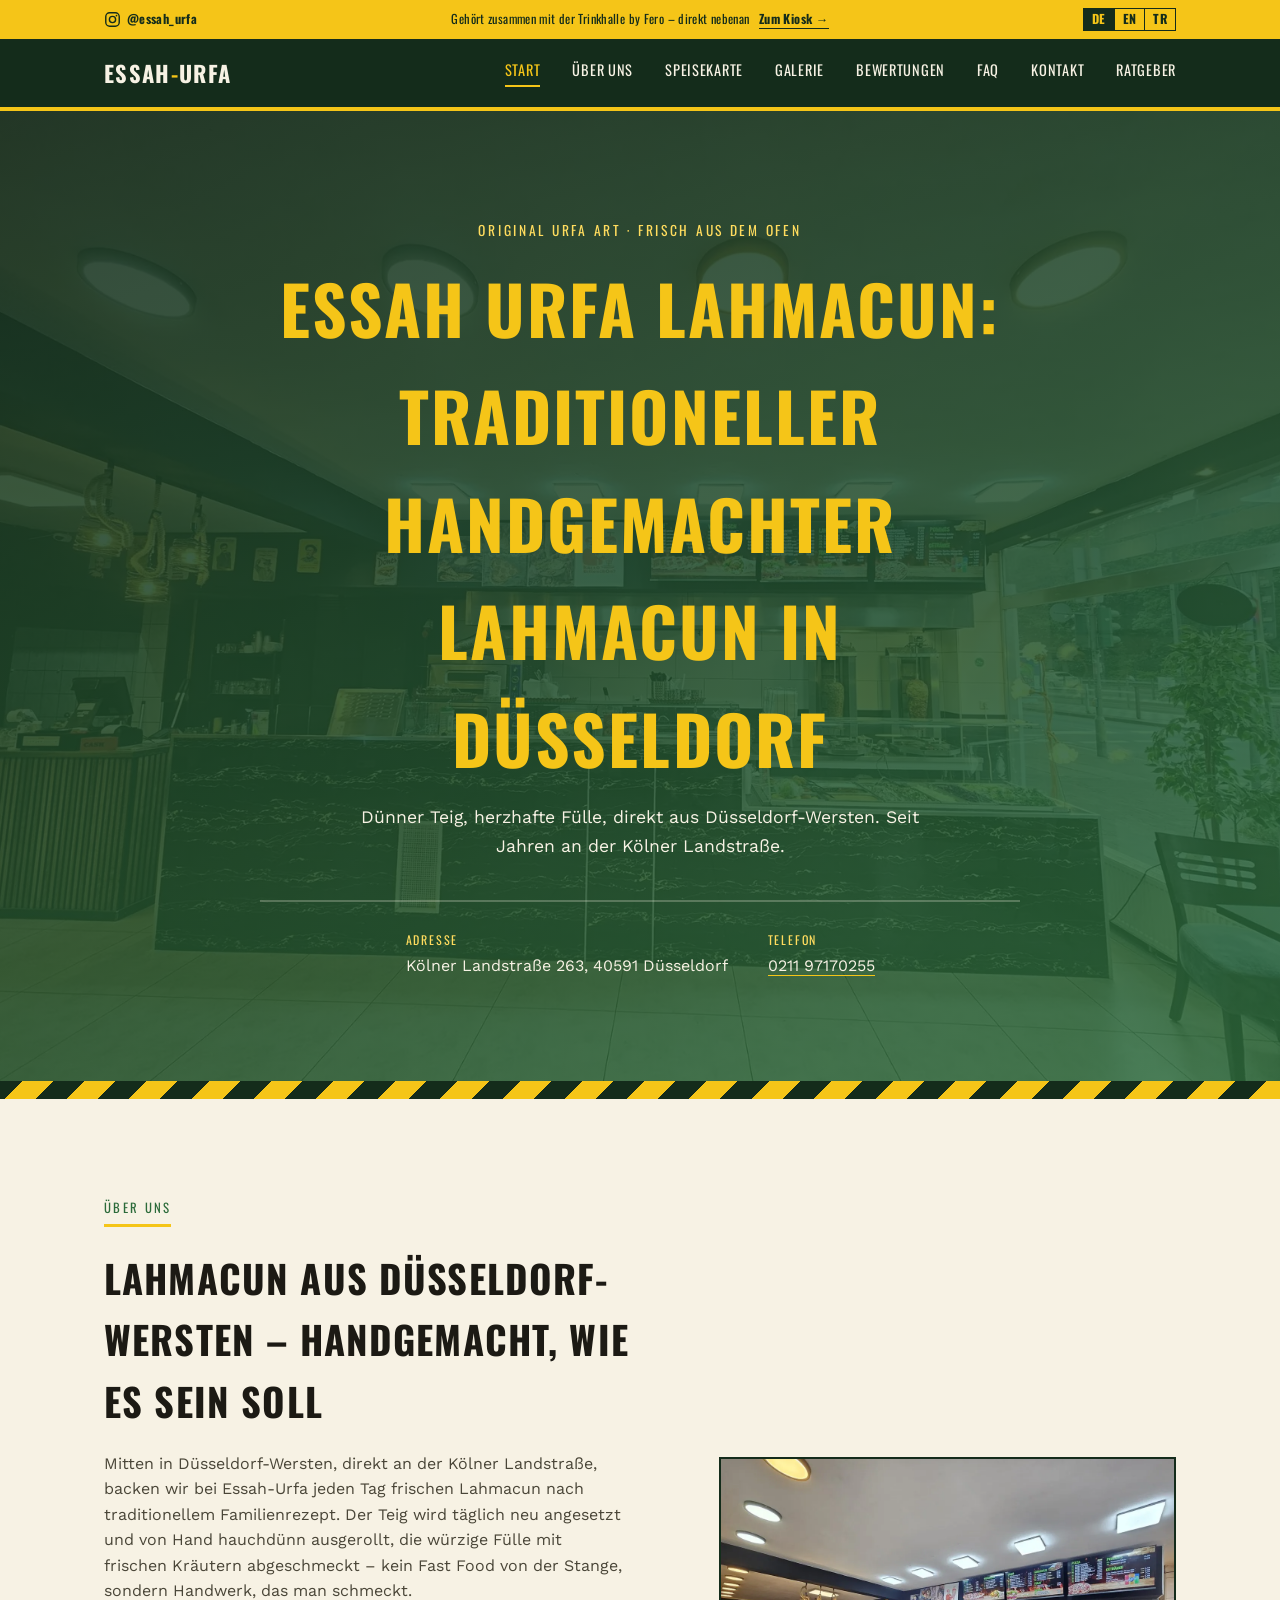
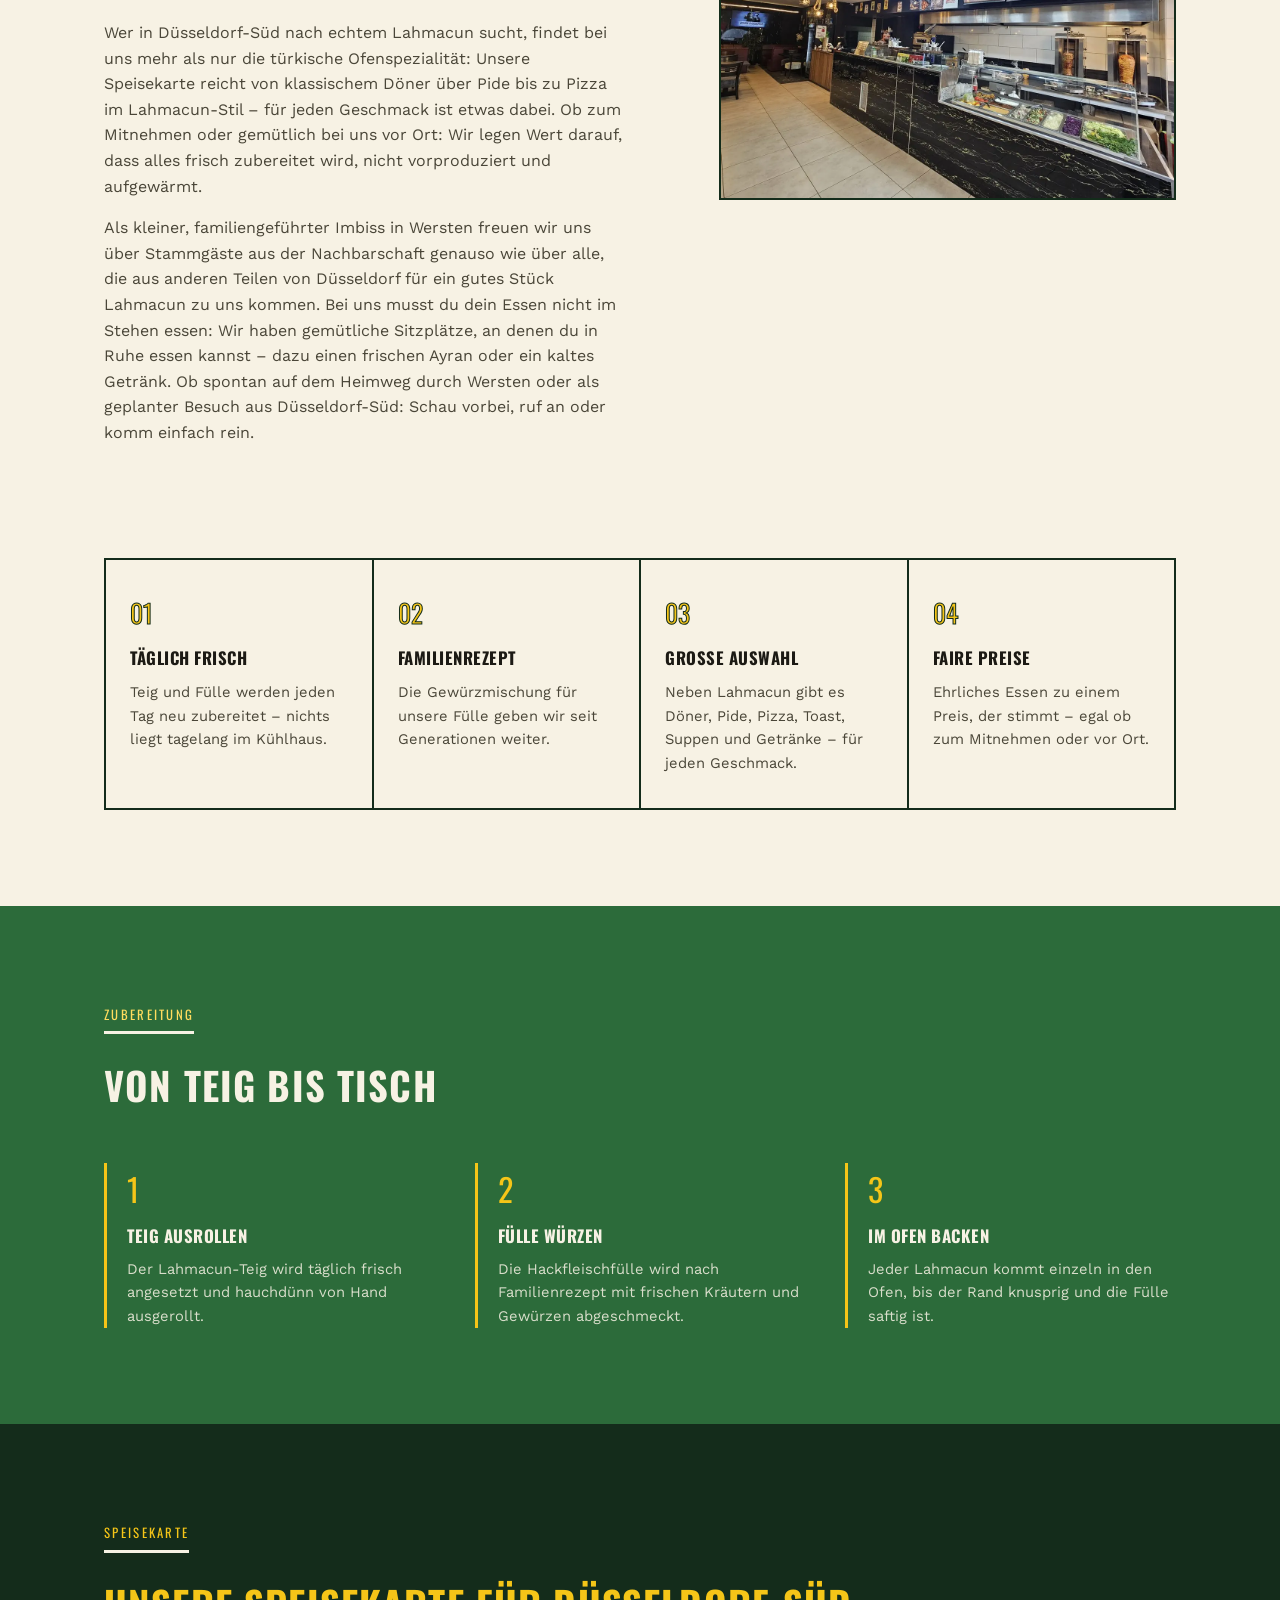
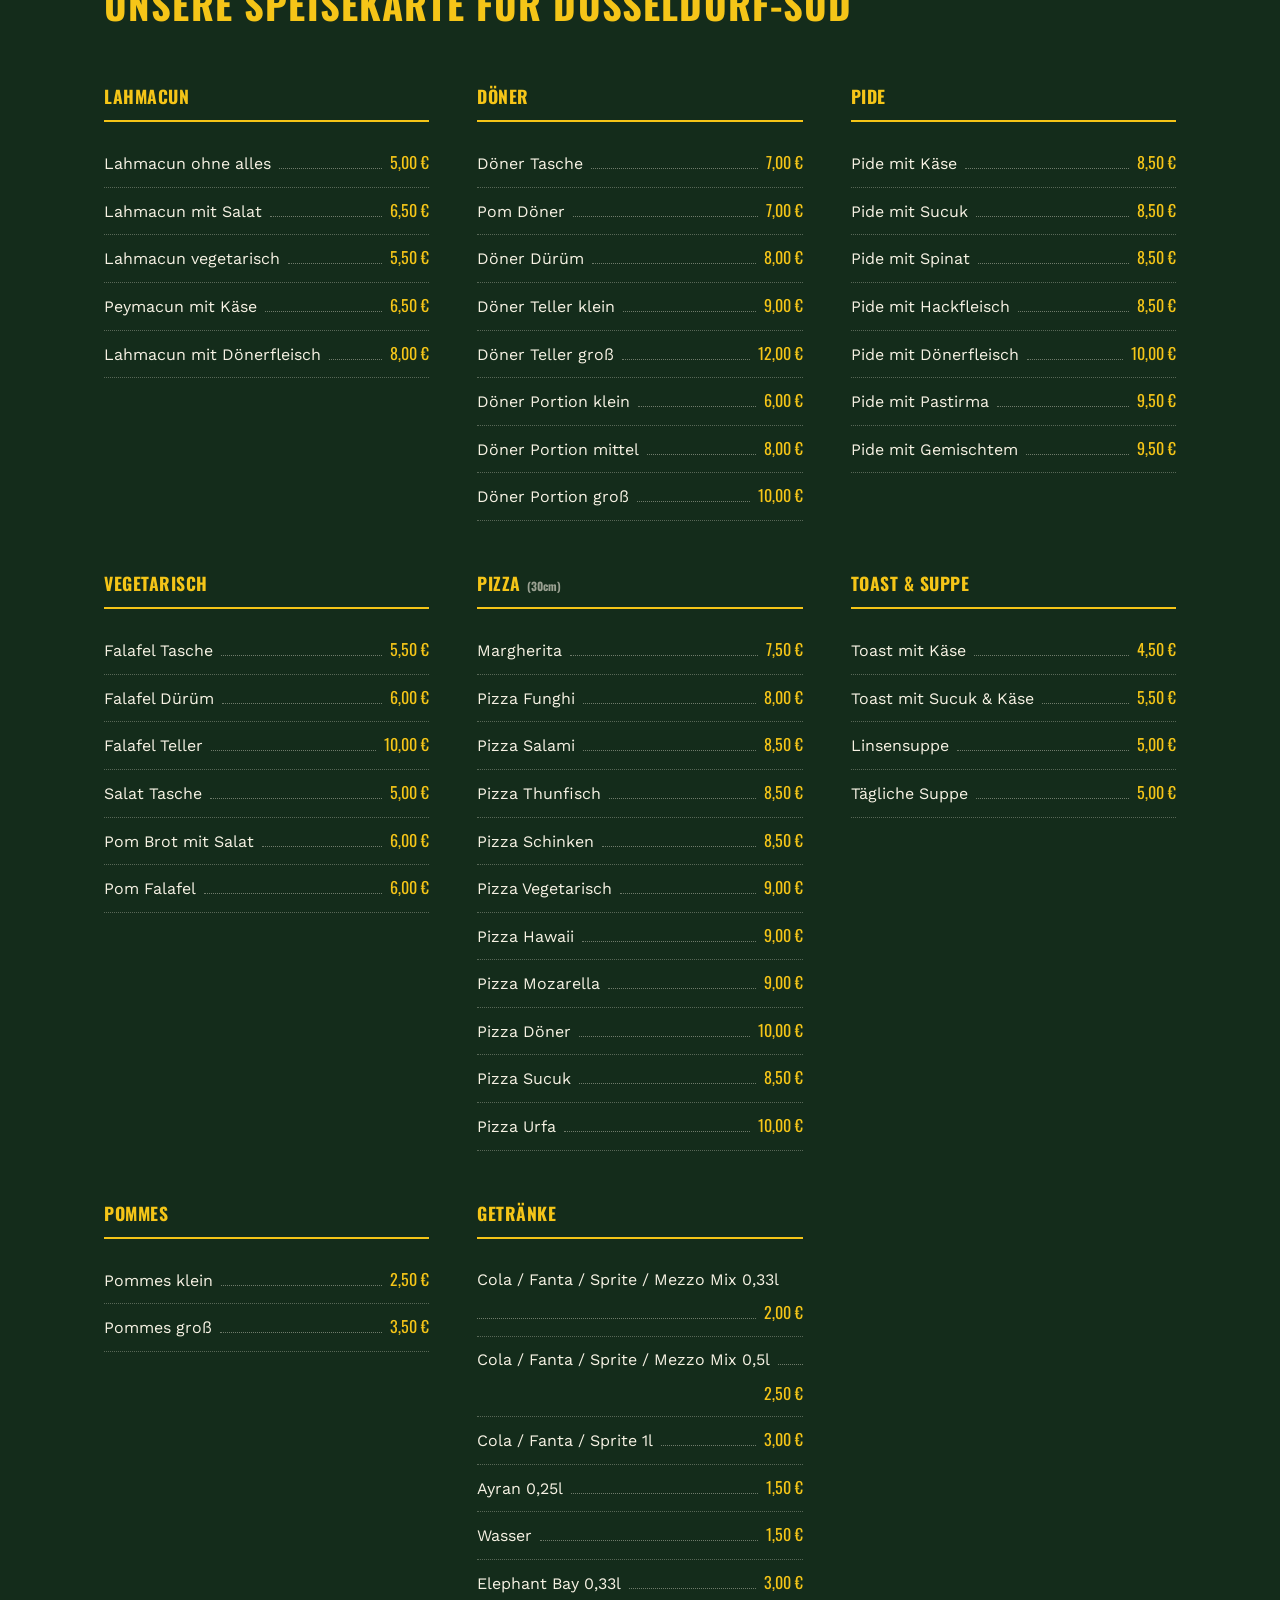
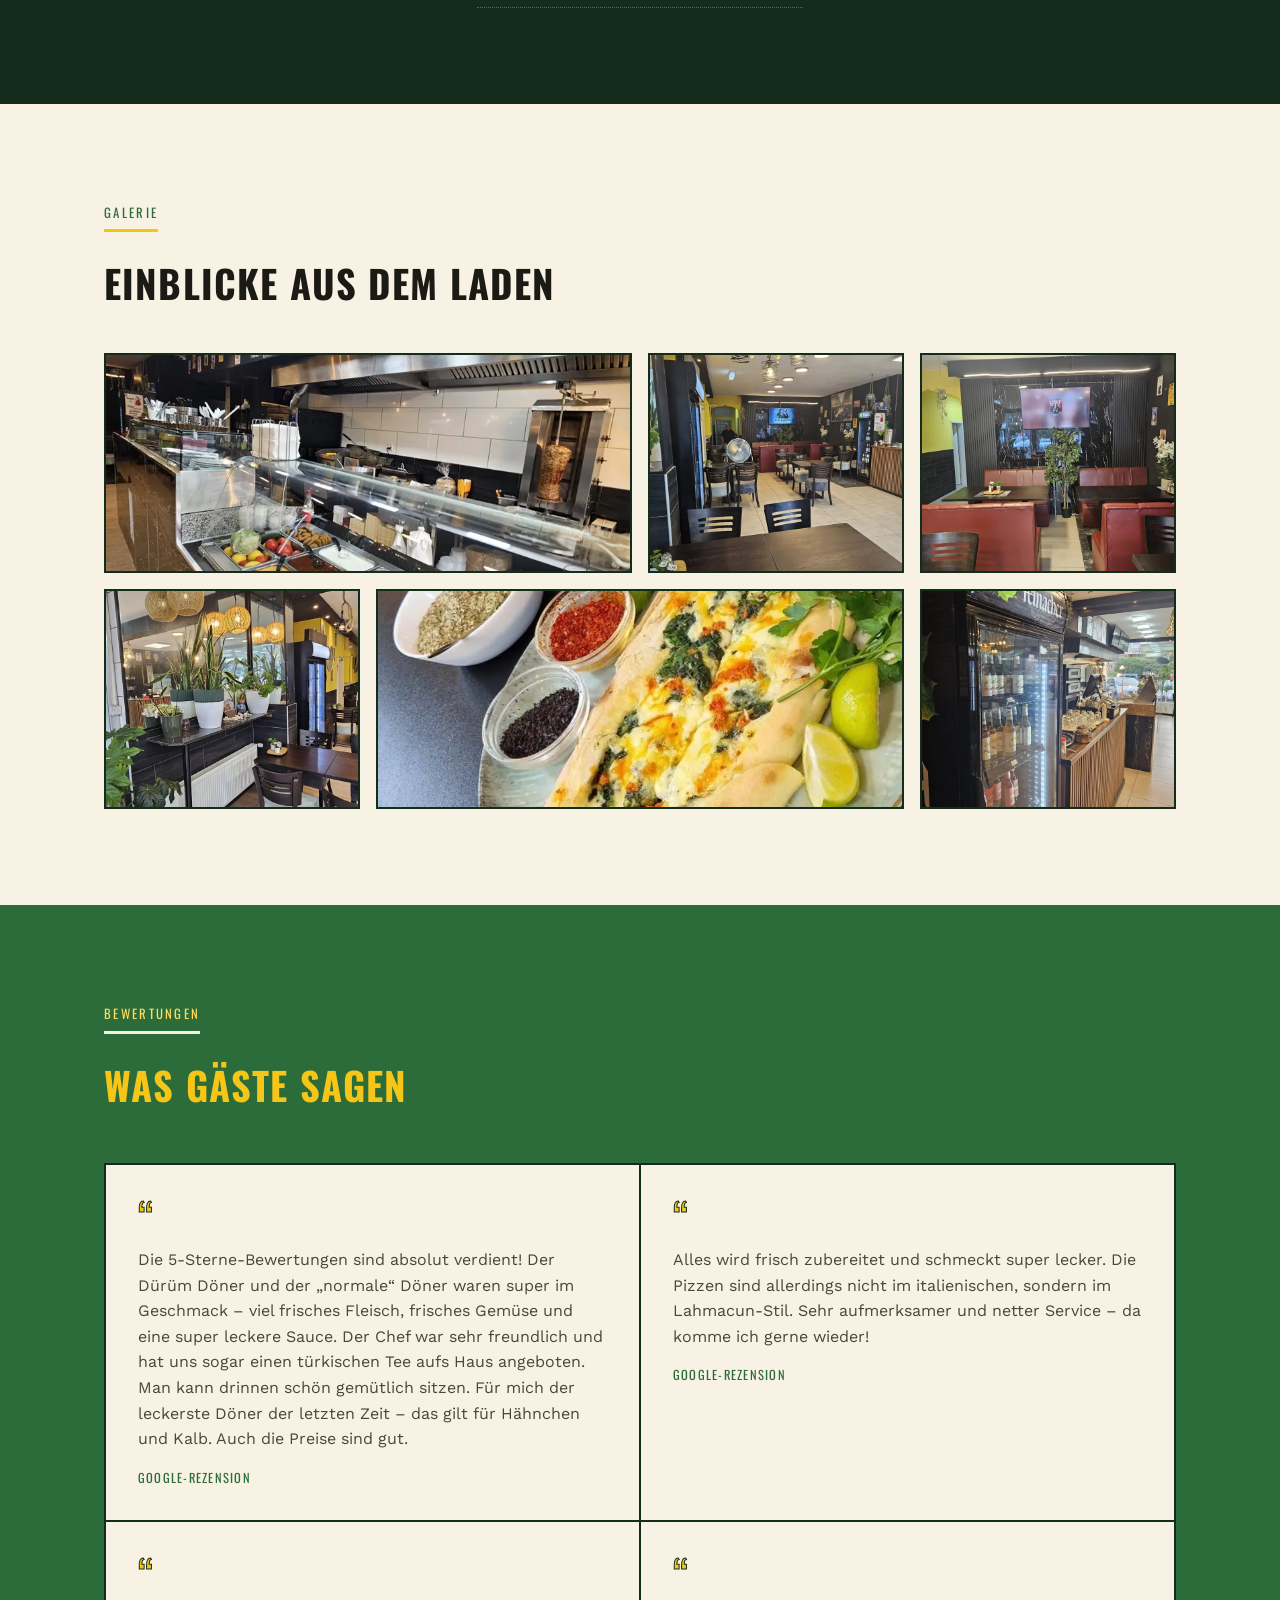
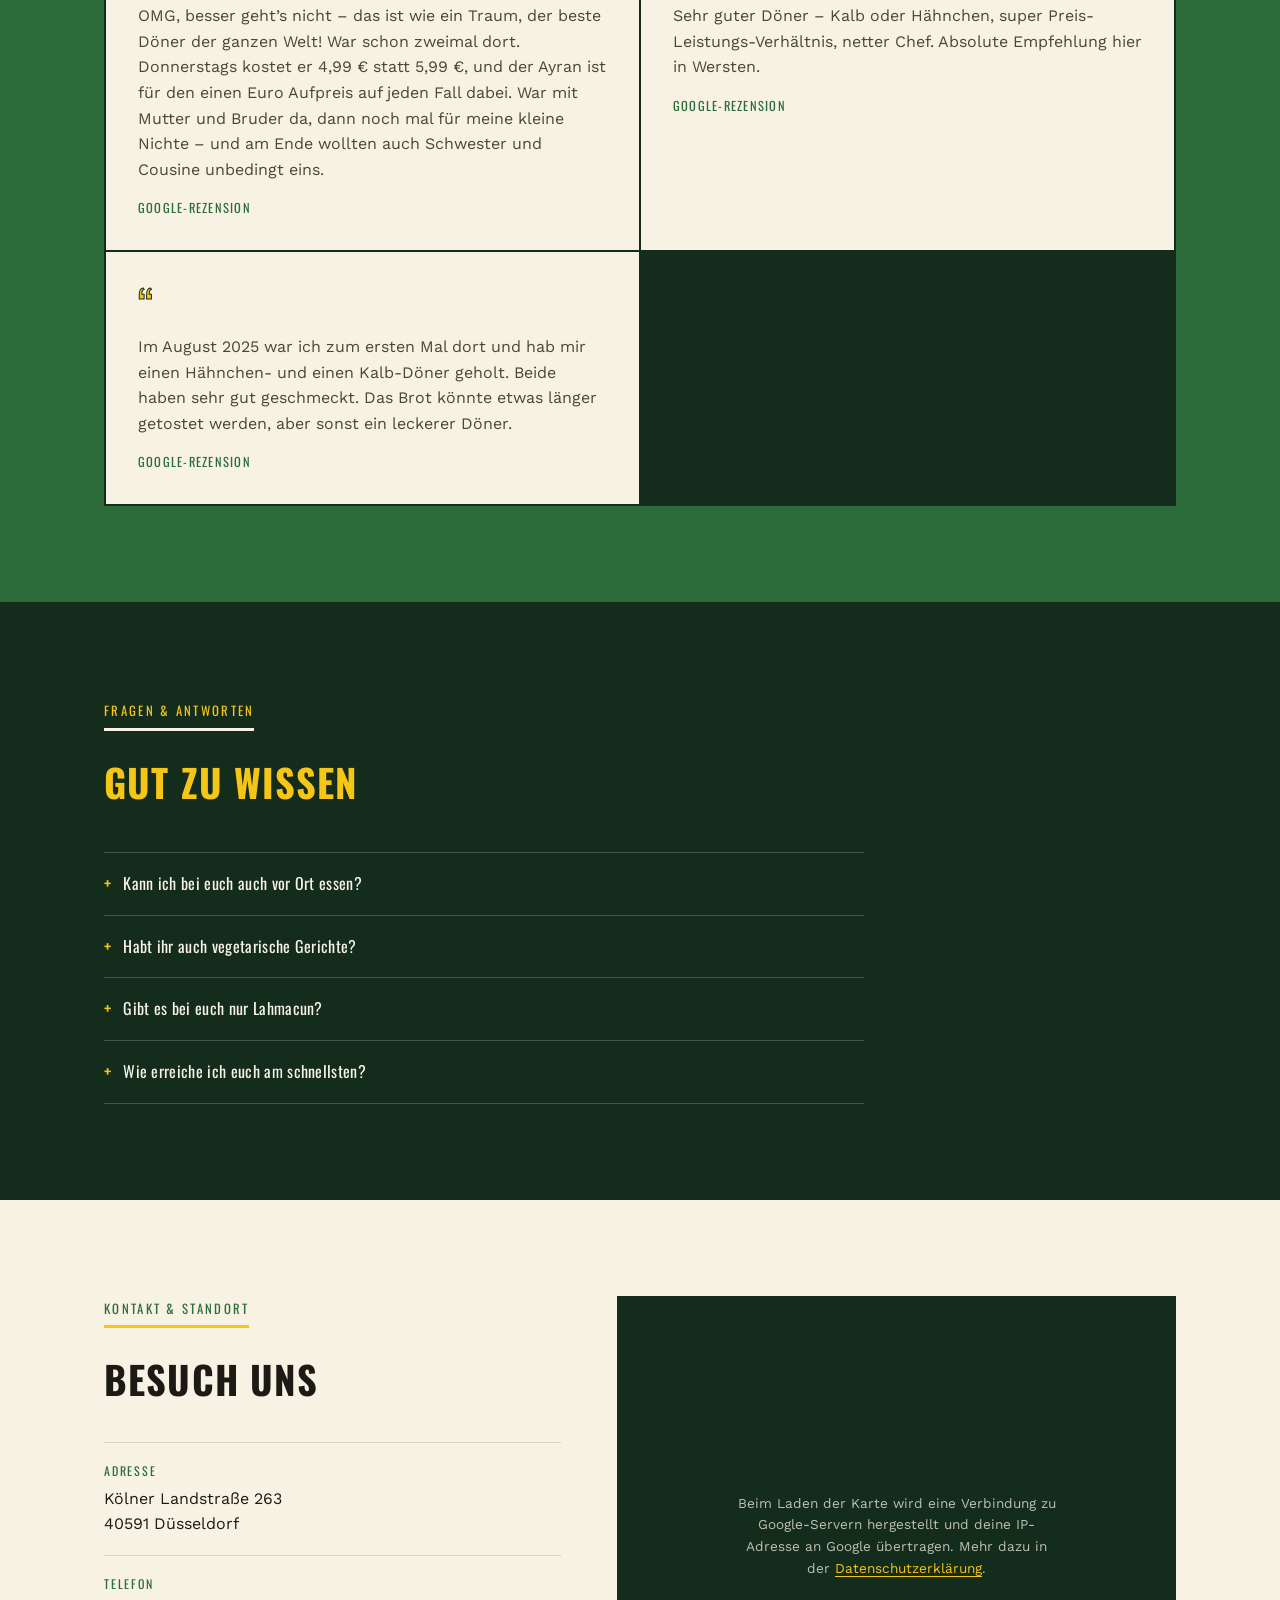
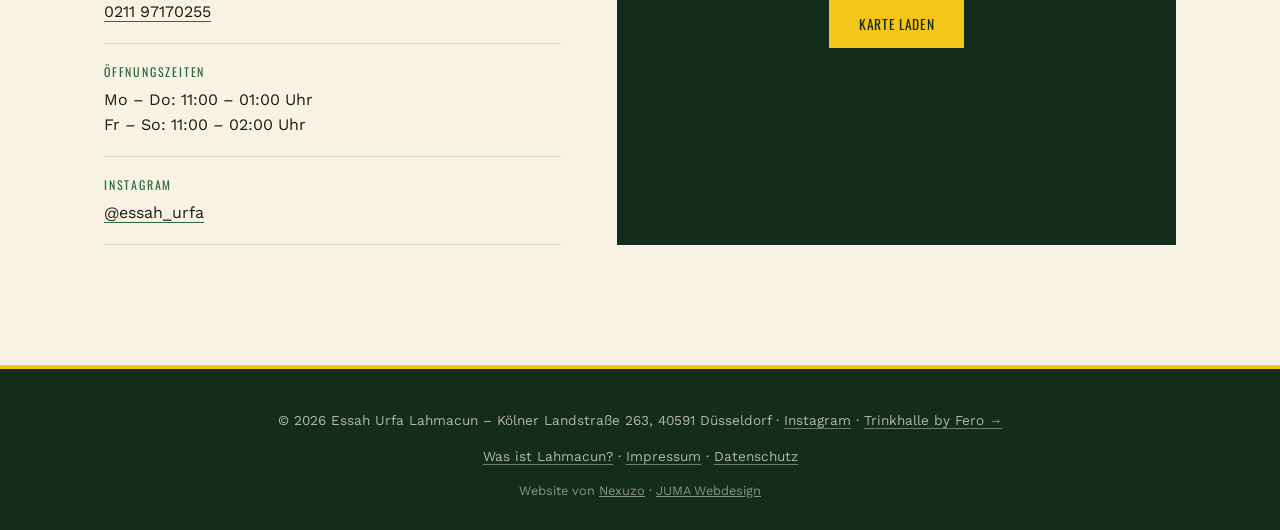
==== commit 26beab42: "Footer: Link zu Nexuzo und JUMA Webdesign" ====
--- a/index.html
+++ b/index.html
@@ -1006,6 +1006,7 @@
     <p>&copy; <span id="year"></span> Essah Urfa Lahmacun &ndash; K&ouml;lner Landstra&szlig;e 263, 40591 D&uuml;sseldorf &middot; <a href="https://www.instagram.com/essah_urfa/" target="_blank" rel="noopener">Instagram</a> &middot; <a href="kiosk.html">Trinkhalle by Fero &rarr;</a></p>
     <p><a href="was-ist-lahmacun.html">Was ist Lahmacun?</a> &middot; <a href="impressum.html">Impressum</a> &middot; <a href="datenschutz.html">Datenschutz</a></p>
   </div>
+  <p style="text-align:center;font-size:.8rem;opacity:.75;margin:12px 0 0;padding:0 16px">Website von <a href="https://nexuzo.de" rel="noopener" style="color:inherit;text-decoration:underline">Nexuzo</a> &middot; <a href="https://juma-webui.de" rel="noopener" style="color:inherit;text-decoration:underline">JUMA Webdesign</a></p>
 </footer>
 
 <script src="js/script.js"></script>
